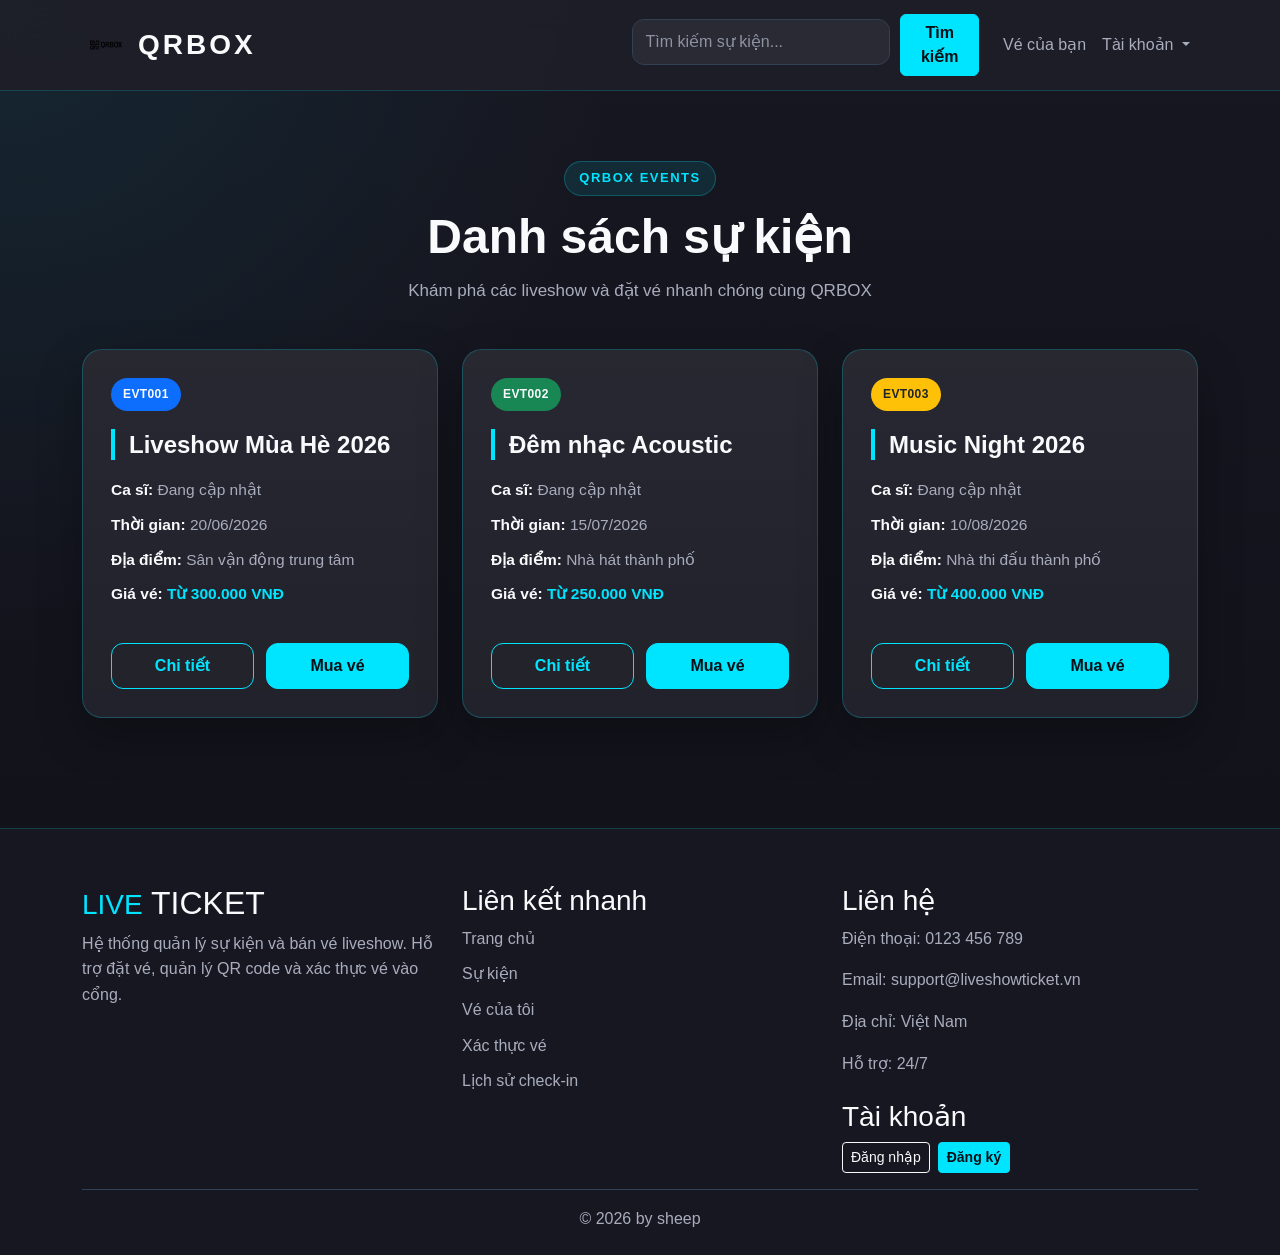
==== index.html @ f0dd5e1d "test" ====
<!DOCTYPE html>
<html lang="vi">
<head>
  <meta charset="UTF-8">
  <meta name="viewport" content="width=device-width, initial-scale=1.0">

  <title>Hệ thống quản lý sự kiện và bán vé Liveshow</title>

  <link rel="stylesheet" href="bootstrap.min.css">
  <link rel="stylesheet" href="style.css">
</head>

<body>

  <!-- HEADER / NAVBAR -->
  <header id="home" class="site-header">
    <nav class="navbar navbar-expand-lg navbar-dark site-navbar">
      <div class="container">

        <a class="navbar-brand d-flex align-items-center gap-2" href="index.html#home">
          <img src="image/logo_dark.png" alt="QRBOX Logo" width="48">
          <span class="brand-text">QRBOX</span>
        </a>

        <button
          class="navbar-toggler"
          type="button"
          data-bs-toggle="collapse"
          data-bs-target="#navbarMenu"
          aria-controls="navbarMenu"
          aria-expanded="false"
          aria-label="Mở menu"
        >
          <span class="navbar-toggler-icon"></span>
        </button>

        <div class="collapse navbar-collapse" id="navbarMenu">

          <form class="search-form d-flex ms-lg-auto my-3 my-lg-0 me-lg-3" role="search">
            <input
              class="form-control"
              type="search"
              placeholder="Tìm kiếm sự kiện..."
              aria-label="Tìm kiếm sự kiện"
            >

            <button class="btn btn-primary" type="submit">
              Tìm kiếm
            </button>
          </form>

          <ul class="navbar-nav mb-2 mb-lg-0 align-items-lg-center">

            <li class="nav-item">
              <a class="nav-link" href="my-tickets.html#ticket">
                Vé của bạn
              </a>
            </li>

            <li class="nav-item dropdown">
              <a
                class="nav-link dropdown-toggle"
                href="#"
                id="accountDropdown"
                role="button"
                data-bs-toggle="dropdown"
                aria-expanded="false"
              >
                Tài khoản
              </a>

              <ul class="dropdown-menu dropdown-menu-end custom-dropdown" aria-labelledby="accountDropdown">
                <li>
                  <a class="dropdown-item" href="login.html">
                    Đăng nhập
                  </a>
                </li>

                <li>
                  <a class="dropdown-item" href="register.html">
                    Đăng ký
                  </a>
                </li>

                <li>
                  <hr class="dropdown-divider">
                </li>

                <li>
                  <a class="dropdown-item" href="my-tickets.html#ticket">
                    Vé của bạn
                  </a>
                </li>

                <li>
                  <a class="dropdown-item text-danger" href="logout">
                    Đăng xuất
                  </a>
                </li>
              </ul>
            </li>

          </ul>
        </div>

      </div>
    </nav>
  </header>

  <!-- MAIN CONTENT -->
  <main class="site-main">

    <section id="events" class="container">

      <div class="section-heading text-center">
        <span class="section-badge">QRBOX EVENTS</span>
        <h1>Danh sách sự kiện</h1>
        <p>
          Khám phá các liveshow và đặt vé nhanh chóng cùng QRBOX
        </p>
      </div>

      <div class="row g-4">

        <!-- SỰ KIỆN 1 -->
        <div class="col-12 col-md-6 col-lg-4">
          <article class="event-card">
            <div class="event-card-body">

              <span class="event-badge bg-primary">
                EVT001
              </span>

              <h2>
                Liveshow Mùa Hè 2026
              </h2>

              <ul class="event-info">
                <li><strong>Ca sĩ:</strong> Đang cập nhật</li>
                <li><strong>Thời gian:</strong> 20/06/2026</li>
                <li><strong>Địa điểm:</strong> Sân vận động trung tâm</li>
                <li>
                  <strong>Giá vé:</strong>
                  <span>Từ 300.000 VNĐ</span>
                </li>
              </ul>

              <div class="event-actions">
                <a href="event-details.html?id=1" class="btn btn-outline-primary">
                  Chi tiết
                </a>

                <a href="payment-page.html?id=EVT001" class="btn btn-primary">
                  Mua vé
                </a>
              </div>

            </div>
          </article>
        </div>

        <!-- SỰ KIỆN 2 -->
        <div class="col-12 col-md-6 col-lg-4">
          <article class="event-card">
            <div class="event-card-body">

              <span class="event-badge bg-success">
                EVT002
              </span>

              <h2>
                Đêm nhạc Acoustic
              </h2>

              <ul class="event-info">
                <li><strong>Ca sĩ:</strong> Đang cập nhật</li>
                <li><strong>Thời gian:</strong> 15/07/2026</li>
                <li><strong>Địa điểm:</strong> Nhà hát thành phố</li>
                <li>
                  <strong>Giá vé:</strong>
                  <span>Từ 250.000 VNĐ</span>
                </li>
              </ul>

              <div class="event-actions">
                <a href="event-details.html?id=2" class="btn btn-outline-primary">
                  Chi tiết
                </a>

                <a href="payment-page.html?id=EVT002" class="btn btn-primary">
                  Mua vé
                </a>
              </div>

            </div>
          </article>
        </div>

        <!-- SỰ KIỆN 3 -->
        <div class="col-12 col-md-6 col-lg-4">
          <article class="event-card">
            <div class="event-card-body">

              <span class="event-badge bg-warning text-dark">
                EVT003
              </span>

              <h2>
                Music Night 2026
              </h2>

              <ul class="event-info">
                <li><strong>Ca sĩ:</strong> Đang cập nhật</li>
                <li><strong>Thời gian:</strong> 10/08/2026</li>
                <li><strong>Địa điểm:</strong> Nhà thi đấu thành phố</li>
                <li>
                  <strong>Giá vé:</strong>
                  <span>Từ 400.000 VNĐ</span>
                </li>
              </ul>

              <div class="event-actions">
                <a href="event-details.html?id=3" class="btn btn-outline-primary">
                  Chi tiết
                </a>

                <a href="payment-page.html?id=EVT003" class="btn btn-primary">
                  Mua vé
                </a>
              </div>

            </div>
          </article>
        </div>

      </div>
    </section>

  </main>

  <!-- FOOTER -->
  <footer id="vechungtoi" class="site-footer">
    <div class="container">

      <div class="row g-4">

        <div class="col-12 col-md-4">
          <h2>
            <small>LIVE</small> TICKET
          </h2>

          <p>
            Hệ thống quản lý sự kiện và bán vé liveshow.
            Hỗ trợ đặt vé, quản lý QR code và xác thực vé vào cổng.
          </p>
        </div>

        <div class="col-12 col-md-4">
          <h3>Liên kết nhanh</h3>

          <ul class="footer-links">
            <li><a href="index.html#home">Trang chủ</a></li>
            <li><a href="index.html#events">Sự kiện</a></li>
            <li><a href="my-tickets.html#ticket">Vé của tôi</a></li>
            <li><a href="my-tickets.html#checkin">Xác thực vé</a></li>
            <li><a href="my-tickets.html#checkin-history">Lịch sử check-in</a></li>
          </ul>
        </div>

        <div class="col-12 col-md-4">
          <h3>Liên hệ</h3>

          <p>Điện thoại: 0123 456 789</p>
          <p>Email: support@liveshowticket.vn</p>
          <p>Địa chỉ: Việt Nam</p>
          <p>Hỗ trợ: 24/7</p>

          <h3 class="mt-4">Tài khoản</h3>

          <div class="d-flex gap-2">
            <a href="login.html" class="btn btn-outline-light btn-sm">
              Đăng nhập
            </a>

            <a href="register.html" class="btn btn-primary btn-sm">
              Đăng ký
            </a>
          </div>
        </div>

      </div>

      <hr>

      <p class="copyright">
        &copy; 2026 by sheep
      </p>

    </div>
  </footer>

  <script src="bootstrap.bundle.min.js"></script>
  <script src="script.js"></script>

</body>
</html>
---- style.css ----
/* ==========================================================================
   1. GLOBAL SETTINGS
   ========================================================================== */

:root {
    --bg-main: #12121a;
    --bg-card: #1f1f29;
    --bg-input: #2a2a35;
    --primary: #00e5ff;
    --primary-hover: #00b8cc;
    --text-light: #f8fafc;
    --text-muted: #a8adbd;
    --border-color: #334155;
    --danger: #ef4444;
    --success: #10b981;
}

* {
    margin: 0;
    padding: 0;
    box-sizing: border-box;
}

body {
    background:
        radial-gradient(circle at top left, rgba(0, 229, 255, 0.08), transparent 35%),
        linear-gradient(180deg, #171721 0%, #101018 100%);
    color: var(--text-light);
    font-family: 'Segoe UI', Tahoma, Geneva, Verdana, sans-serif;
    line-height: 1.6;
}

a {
    color: var(--primary);
    text-decoration: none;
    transition: 0.25s ease;
}

a:hover {
    color: var(--primary-hover);
    text-decoration: none;
}

hr {
    border-color: var(--border-color);
    opacity: 1;
}

/* ==========================================================================
   2. HEADER / NAVBAR
   ========================================================================== */

.site-header {
    position: sticky;
    top: 0;
    z-index: 1000;
    background-color: rgba(31, 31, 41, 0.92);
    backdrop-filter: blur(14px);
    border-bottom: 1px solid rgba(0, 229, 255, 0.18);
}

.site-navbar {
    padding: 14px 0;
    background-color: transparent !important;
}

.navbar-brand {
    color: var(--text-light) !important;
    text-decoration: none;
}

.brand-text {
    color: var(--text-light) !important;
    font-size: 28px;
    font-weight: 800;
    letter-spacing: 3px;
}

.navbar .nav-link {
    color: var(--text-muted) !important;
    font-weight: 500;
}

.navbar .nav-link:hover,
.navbar .nav-link:focus {
    color: var(--primary) !important;
}

/* ==========================================================================
   3. SEARCH
   ========================================================================== */

.search-form {
    gap: 10px;
}

.search-form .form-control {
    min-width: 240px;
    height: 46px;
    background-color: var(--bg-input);
    border: 1px solid var(--border-color);
    color: var(--text-light);
    border-radius: 12px;
}

.search-form .form-control::placeholder {
    color: #8d93a3;
}

.search-form .form-control:focus {
    background-color: var(--bg-input);
    color: var(--text-light);
    border-color: var(--primary);
    box-shadow: 0 0 0 0.2rem rgba(0, 229, 255, 0.15);
}

.search-wrapper {
    position: relative;
}

.search-dropdown {
    position: absolute;
    top: calc(100% + 8px);
    left: 0;
    right: 0;
    z-index: 2000;
    padding: 8px;
    margin: 0;
    list-style: none;
    background-color: var(--bg-card);
    border: 1px solid var(--border-color);
    border-radius: 12px;
    box-shadow: 0 18px 35px rgba(0, 0, 0, 0.35);
}

.search-dropdown li a {
    display: block;
    padding: 10px 12px;
    color: var(--text-light);
    border-radius: 8px;
    text-decoration: none;
}

.search-dropdown li a:hover {
    color: #071016;
    background-color: var(--primary);
}

/* ==========================================================================
   4. BUTTONS
   ========================================================================== */

.btn-primary {
    background-color: var(--primary) !important;
    border-color: var(--primary) !important;
    color: #071016 !important;
    font-weight: 700;
}

.btn-primary:hover {
    background-color: var(--primary-hover) !important;
    border-color: var(--primary-hover) !important;
    color: #071016 !important;
}

.btn-outline-primary {
    color: var(--primary) !important;
    border-color: var(--primary) !important;
    font-weight: 700;
}

.btn-outline-primary:hover {
    background-color: var(--primary) !important;
    color: #071016 !important;
}

/* ==========================================================================
   5. DROPDOWN
   ========================================================================== */

.custom-dropdown {
    background-color: var(--bg-card);
    border: 1px solid var(--border-color);
    border-radius: 12px;
    padding: 8px;
    box-shadow: 0 20px 40px rgba(0, 0, 0, 0.35);
}

.custom-dropdown .dropdown-item {
    color: var(--text-light);
    border-radius: 8px;
}

.custom-dropdown .dropdown-item:hover {
    color: #071016;
    background-color: var(--primary);
}

.dropdown-divider {
    border-color: var(--border-color);
}

/* ==========================================================================
   6. MAIN / SECTION
   ========================================================================== */

.site-main {
    max-width: none;
    padding: 70px 0 40px;
}

.section-heading {
    margin-bottom: 44px;
}

.section-badge {
    display: inline-block;
    margin-bottom: 12px;
    padding: 6px 14px;
    color: var(--primary);
    background-color: rgba(0, 229, 255, 0.1);
    border: 1px solid rgba(0, 229, 255, 0.25);
    border-radius: 999px;
    font-size: 13px;
    font-weight: 700;
    letter-spacing: 1.5px;
}

.section-heading h1 {
    margin-bottom: 12px;
    color: var(--text-light);
    font-size: clamp(32px, 4vw, 48px);
    font-weight: 800;
}

.section-heading p {
    color: var(--text-muted);
    font-size: 17px;
}

/* ==========================================================================
   7. EVENT CARD INDEX
   ========================================================================== */

.event-card {
    height: 100%;
    margin: 0;
    padding: 0;
    background:
        linear-gradient(180deg, rgba(255,255,255,0.04), rgba(255,255,255,0.01)),
        var(--bg-card);
    border: 1px solid rgba(0, 229, 255, 0.22);
    border-radius: 20px;
    overflow: hidden;
    box-shadow: 0 18px 45px rgba(0, 0, 0, 0.28);
    transition: transform 0.25s ease, box-shadow 0.25s ease, border-color 0.25s ease;
}

.event-card:hover {
    transform: translateY(-8px);
    border-color: var(--primary);
    box-shadow: 0 24px 60px rgba(0, 229, 255, 0.12);
}

.event-card-body {
    height: 100%;
    padding: 28px;
    display: flex;
    flex-direction: column;
}

.event-badge {
    align-self: flex-start;
    margin-bottom: 18px;
    padding: 7px 12px;
    border-radius: 999px;
    font-size: 12px;
    font-weight: 800;
    letter-spacing: 0.4px;
}

.event-card h2 {
    margin-bottom: 18px;
    padding-left: 14px;
    color: var(--text-light);
    border-left: 4px solid var(--primary);
    font-size: 24px;
    font-weight: 800;
    line-height: 1.3;
}

.event-info {
    padding: 0;
    margin: 0 0 26px;
    list-style: none;
}

.event-info li {
    margin-bottom: 10px;
    color: var(--text-muted);
    font-size: 15.5px;
}

.event-info strong {
    color: var(--text-light);
}

.event-info span {
    color: var(--primary);
    font-weight: 800;
}

.event-actions {
    margin-top: auto;
    display: grid;
    grid-template-columns: 1fr 1fr;
    gap: 12px;
}

.event-actions .btn {
    width: 100%;
    min-height: 46px;
    display: inline-flex;
    align-items: center;
    justify-content: center;
    border-radius: 12px;
    text-decoration: none;
}

/* ==========================================================================
   8. EVENT DETAILS PAGE
   ========================================================================== */

.event-detail-card {
    background:
        linear-gradient(180deg, rgba(255,255,255,0.04), rgba(255,255,255,0.01)),
        var(--bg-card);
    border: 1px solid rgba(0, 229, 255, 0.22);
    border-radius: 22px;
    padding: 34px;
    box-shadow: 0 18px 45px rgba(0, 0, 0, 0.28);
}

.event-detail-header {
    margin-bottom: 30px;
}

.event-detail-header h1 {
    margin: 14px 0;
    color: var(--text-light);
    font-size: clamp(30px, 4vw, 48px);
    font-weight: 800;
}

.event-detail-header p {
    max-width: 850px;
    color: var(--text-muted);
    font-size: 17px;
}

.event-detail-grid {
    display: grid;
    grid-template-columns: 0.9fr 1.1fr;
    gap: 28px;
    margin-top: 28px;
}

.event-detail-info,
.event-detail-price {
    background-color: rgba(255, 255, 255, 0.035);
    border: 1px solid var(--border-color);
    border-radius: 18px;
    padding: 24px;
}

.event-detail-info h2,
.event-detail-price h2 {
    margin-bottom: 18px;
    padding-left: 12px;
    border-left: 4px solid var(--primary);
    color: var(--text-light);
    font-size: 24px;
}

.event-detail-list {
    padding: 0;
    margin: 0;
    list-style: none;
}

.event-detail-list li {
    margin-bottom: 13px;
    color: var(--text-muted);
}

.event-detail-list strong {
    color: var(--text-light);
}

.ticket-price-table {
    width: 100%;
    border-collapse: collapse;
    overflow: hidden;
    border-radius: 12px;
}

.ticket-price-table th,
.ticket-price-table td {
    padding: 14px 16px;
    border: 1px solid var(--border-color);
}

.ticket-price-table th {
    color: var(--primary);
    background-color: rgba(0, 229, 255, 0.08);
}

.ticket-price-table td {
    color: var(--text-muted);
}

.ticket-price-table td:nth-child(2) {
    color: var(--primary);
    font-weight: 800;
}

.event-detail-actions {
    display: flex;
    gap: 14px;
    flex-wrap: wrap;
    margin-top: 30px;
}

.event-detail-actions .btn {
    min-width: 190px;
    min-height: 46px;
    display: inline-flex;
    align-items: center;
    justify-content: center;
    border-radius: 12px;
}

/* ==========================================================================
   9. FORMS
   ========================================================================== */

#login,
#register,
#payment-page {
    max-width: 500px;
    margin: 40px auto;
    background-color: var(--bg-card);
    padding: 40px;
    border-radius: 12px;
    border: 1px solid var(--border-color);
}

form label {
    display: block;
    margin-bottom: 15px;
    color: var(--text-muted);
}

form input[type="text"],
form input[type="password"],
form input[type="email"],
form input[type="tel"],
form input[type="number"],
form input[type="search"],
form select {
    width: 100%;
    padding: 12px;
    margin-top: 5px;
    border-radius: 6px;
    border: 1px solid var(--border-color);
    background-color: var(--bg-input);
    color: white;
}

form input:focus,
form select:focus {
    outline: none;
    border-color: var(--primary);
}

.input-error {
    border-color: var(--danger) !important;
}

.error-message {
    display: block;
    margin-top: 6px;
    color: var(--danger);
    font-size: 14px;
}

/* ==========================================================================
   10. TABLE
   ========================================================================== */

table {
    width: 100%;
    border-collapse: collapse;
    background-color: var(--bg-card);
    border-radius: 8px;
    overflow: hidden;
    margin: 20px 0;
}

table,
th,
td {
    border: 1px solid var(--border-color);
}

th,
td {
    padding: 12px 15px;
    text-align: left;
}

th {
    background-color: #1e293b;
    color: var(--primary);
}

/* ==========================================================================
   11. PAYMENT / SEAT / QR
   ========================================================================== */

.seat {
    display: inline-flex;
    width: 42px;
    height: 42px;
    margin: 6px;
    align-items: center;
    justify-content: center;
    background-color: var(--bg-input);
    border: 1px solid var(--border-color);
    border-radius: 8px;
    color: var(--text-light);
    cursor: pointer;
    transition: 0.25s ease;
}

.seat:hover {
    border-color: var(--primary);
    color: var(--primary);
}

.seat.selected {
    background-color: var(--primary);
    color: #071016;
    border-color: var(--primary);
    font-weight: 800;
}

.qr-box,
#payment-container .qr-box {
    background-color: white;
    color: black;
    padding: 15px;
    border-radius: 8px;
    display: inline-block;
    font-family: monospace;
    font-weight: bold;
    line-height: 1.2;
    border: 3px solid var(--primary);
}

.flashing-red {
    animation: flashingRed 0.8s infinite;
}

@keyframes flashingRed {
    0% {
        color: var(--danger);
    }

    50% {
        color: white;
    }

    100% {
        color: var(--danger);
    }
}

/* ==========================================================================
   12. LOADING
   ========================================================================== */

.loading-spinner {
    margin: 30px auto;
    text-align: center;
    color: var(--primary);
    font-weight: 700;
}

/* ==========================================================================
   13. FOOTER
   ========================================================================== */

.site-footer {
    margin-top: 70px;
    padding: 55px 0 24px;
    background-color: #171721;
    border-top: 1px solid rgba(0, 229, 255, 0.18);
}

.site-footer h2,
.site-footer h3 {
    color: var(--text-light);
}

.site-footer h2 small {
    color: var(--primary);
}

.site-footer p {
    color: var(--text-muted);
}

.footer-links {
    padding: 0;
    margin: 0;
    list-style: none;
}

.footer-links li {
    margin-bottom: 10px;
}

.footer-links a {
    color: var(--text-muted);
    text-decoration: none;
}

.footer-links a:hover {
    color: var(--primary);
}

.site-footer hr {
    border-color: var(--border-color);
    opacity: 1;
}

.copyright {
    margin-bottom: 0;
    text-align: center;
    color: var(--text-muted);
}

/* ==========================================================================
   14. RESPONSIVE
   ========================================================================== */

@media (max-width: 991px) {
    .search-form {
        width: 100%;
    }

    .search-form .form-control {
        min-width: 0;
        width: 100%;
    }

    .brand-text {
        font-size: 24px;
    }
}

@media (max-width: 768px) {
    .event-detail-card {
        padding: 24px;
    }

    .event-detail-grid {
        grid-template-columns: 1fr;
    }

    .event-detail-actions .btn {
        width: 100%;
    }
}

@media (max-width: 575px) {
    .site-main {
        padding-top: 45px;
    }

    .event-card-body {
        padding: 22px;
    }

    .event-actions {
        grid-template-columns: 1fr;
    }

    .section-heading h1 {
        font-size: 32px;
    }
}
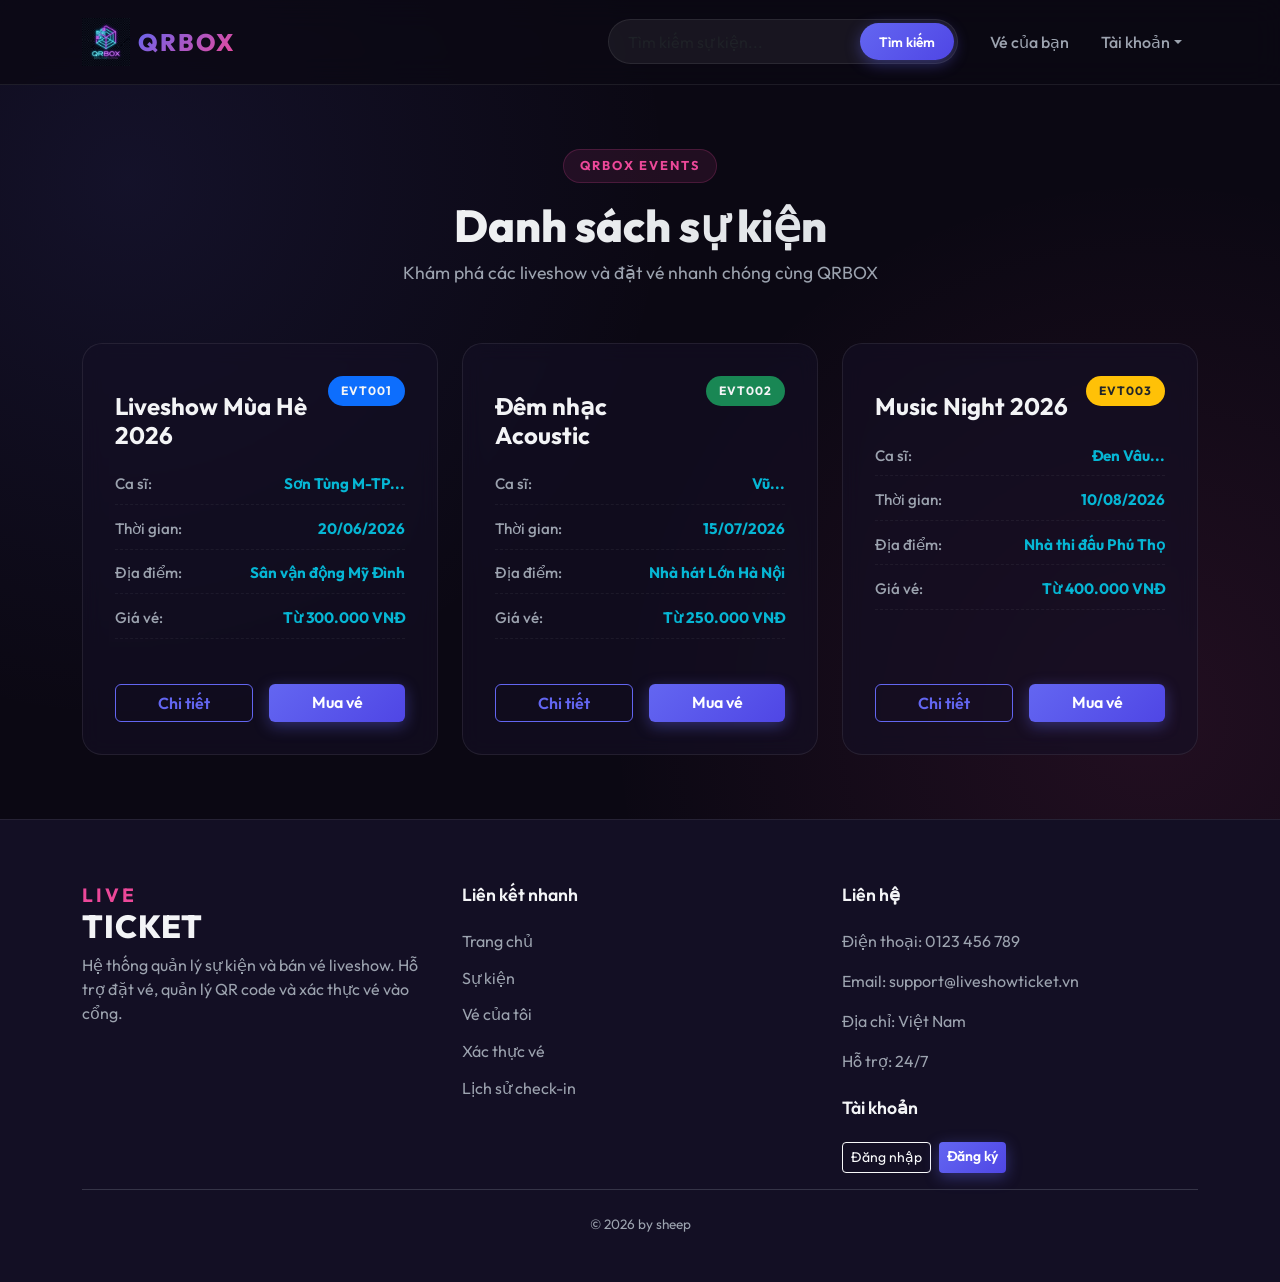
==== commit e30b3859: "box" ====
--- a/index.html
+++ b/index.html
@@ -262,8 +262,8 @@
             <li><a href="index.html#home">Trang chủ</a></li>
             <li><a href="index.html#events">Sự kiện</a></li>
             <li><a href="my-tickets.html#ticket">Vé của tôi</a></li>
-            <li><a href="my-tickets.html#checkin">Xác thực vé</a></li>
-            <li><a href="my-tickets.html#checkin-history">Lịch sử check-in</a></li>
+            <li><a href="admin-checkin.html#checkin">Xác thực vé</a></li>
+            <li><a href="admin-checkin.html#checkin-history">Lịch sử check-in</a></li>
           </ul>
         </div>
 
--- a/style.css
+++ b/style.css
@@ -1,703 +1,1150 @@
-/* ==========================================================================
-   1. GLOBAL SETTINGS
-   ========================================================================== */
-
-:root {
-    --bg-main: #12121a;
-    --bg-card: #1f1f29;
-    --bg-input: #2a2a35;
-    --primary: #00e5ff;
-    --primary-hover: #00b8cc;
-    --text-light: #f8fafc;
-    --text-muted: #a8adbd;
-    --border-color: #334155;
-    --danger: #ef4444;
-    --success: #10b981;
-}
-
-* {
-    margin: 0;
-    padding: 0;
-    box-sizing: border-box;
-}
-
-body {
-    background:
-        radial-gradient(circle at top left, rgba(0, 229, 255, 0.08), transparent 35%),
-        linear-gradient(180deg, #171721 0%, #101018 100%);
-    color: var(--text-light);
-    font-family: 'Segoe UI', Tahoma, Geneva, Verdana, sans-serif;
-    line-height: 1.6;
-}
-
-a {
-    color: var(--primary);
-    text-decoration: none;
-    transition: 0.25s ease;
-}
-
-a:hover {
-    color: var(--primary-hover);
-    text-decoration: none;
-}
-
-hr {
-    border-color: var(--border-color);
-    opacity: 1;
-}
-
-/* ==========================================================================
-   2. HEADER / NAVBAR
-   ========================================================================== */
-
-.site-header {
-    position: sticky;
-    top: 0;
-    z-index: 1000;
-    background-color: rgba(31, 31, 41, 0.92);
-    backdrop-filter: blur(14px);
-    border-bottom: 1px solid rgba(0, 229, 255, 0.18);
-}
-
-.site-navbar {
-    padding: 14px 0;
-    background-color: transparent !important;
-}
-
-.navbar-brand {
-    color: var(--text-light) !important;
-    text-decoration: none;
-}
-
-.brand-text {
-    color: var(--text-light) !important;
-    font-size: 28px;
-    font-weight: 800;
-    letter-spacing: 3px;
-}
-
-.navbar .nav-link {
-    color: var(--text-muted) !important;
-    font-weight: 500;
-}
-
-.navbar .nav-link:hover,
-.navbar .nav-link:focus {
-    color: var(--primary) !important;
-}
-
-/* ==========================================================================
-   3. SEARCH
-   ========================================================================== */
-
-.search-form {
-    gap: 10px;
-}
-
-.search-form .form-control {
-    min-width: 240px;
-    height: 46px;
-    background-color: var(--bg-input);
-    border: 1px solid var(--border-color);
-    color: var(--text-light);
-    border-radius: 12px;
-}
-
-.search-form .form-control::placeholder {
-    color: #8d93a3;
-}
-
-.search-form .form-control:focus {
-    background-color: var(--bg-input);
-    color: var(--text-light);
-    border-color: var(--primary);
-    box-shadow: 0 0 0 0.2rem rgba(0, 229, 255, 0.15);
-}
-
-.search-wrapper {
-    position: relative;
-}
-
-.search-dropdown {
-    position: absolute;
-    top: calc(100% + 8px);
-    left: 0;
-    right: 0;
-    z-index: 2000;
-    padding: 8px;
-    margin: 0;
-    list-style: none;
-    background-color: var(--bg-card);
-    border: 1px solid var(--border-color);
-    border-radius: 12px;
-    box-shadow: 0 18px 35px rgba(0, 0, 0, 0.35);
-}
-
-.search-dropdown li a {
-    display: block;
-    padding: 10px 12px;
-    color: var(--text-light);
-    border-radius: 8px;
-    text-decoration: none;
-}
-
-.search-dropdown li a:hover {
-    color: #071016;
-    background-color: var(--primary);
-}
-
-/* ==========================================================================
-   4. BUTTONS
-   ========================================================================== */
-
-.btn-primary {
-    background-color: var(--primary) !important;
-    border-color: var(--primary) !important;
-    color: #071016 !important;
-    font-weight: 700;
-}
-
-.btn-primary:hover {
-    background-color: var(--primary-hover) !important;
-    border-color: var(--primary-hover) !important;
-    color: #071016 !important;
-}
-
-.btn-outline-primary {
-    color: var(--primary) !important;
-    border-color: var(--primary) !important;
-    font-weight: 700;
-}
-
-.btn-outline-primary:hover {
-    background-color: var(--primary) !important;
-    color: #071016 !important;
-}
-
-/* ==========================================================================
-   5. DROPDOWN
-   ========================================================================== */
-
-.custom-dropdown {
-    background-color: var(--bg-card);
-    border: 1px solid var(--border-color);
-    border-radius: 12px;
-    padding: 8px;
-    box-shadow: 0 20px 40px rgba(0, 0, 0, 0.35);
-}
-
-.custom-dropdown .dropdown-item {
-    color: var(--text-light);
-    border-radius: 8px;
-}
-
-.custom-dropdown .dropdown-item:hover {
-    color: #071016;
-    background-color: var(--primary);
-}
-
-.dropdown-divider {
-    border-color: var(--border-color);
-}
-
-/* ==========================================================================
-   6. MAIN / SECTION
-   ========================================================================== */
-
-.site-main {
-    max-width: none;
-    padding: 70px 0 40px;
-}
-
-.section-heading {
-    margin-bottom: 44px;
-}
-
-.section-badge {
-    display: inline-block;
-    margin-bottom: 12px;
-    padding: 6px 14px;
-    color: var(--primary);
-    background-color: rgba(0, 229, 255, 0.1);
-    border: 1px solid rgba(0, 229, 255, 0.25);
-    border-radius: 999px;
-    font-size: 13px;
-    font-weight: 700;
-    letter-spacing: 1.5px;
-}
-
-.section-heading h1 {
-    margin-bottom: 12px;
-    color: var(--text-light);
-    font-size: clamp(32px, 4vw, 48px);
-    font-weight: 800;
-}
-
-.section-heading p {
-    color: var(--text-muted);
-    font-size: 17px;
-}
-
-/* ==========================================================================
-   7. EVENT CARD INDEX
-   ========================================================================== */
-
-.event-card {
-    height: 100%;
-    margin: 0;
-    padding: 0;
-    background:
-        linear-gradient(180deg, rgba(255,255,255,0.04), rgba(255,255,255,0.01)),
-        var(--bg-card);
-    border: 1px solid rgba(0, 229, 255, 0.22);
-    border-radius: 20px;
-    overflow: hidden;
-    box-shadow: 0 18px 45px rgba(0, 0, 0, 0.28);
-    transition: transform 0.25s ease, box-shadow 0.25s ease, border-color 0.25s ease;
-}
-
-.event-card:hover {
-    transform: translateY(-8px);
-    border-color: var(--primary);
-    box-shadow: 0 24px 60px rgba(0, 229, 255, 0.12);
-}
-
-.event-card-body {
-    height: 100%;
-    padding: 28px;
-    display: flex;
-    flex-direction: column;
-}
-
-.event-badge {
-    align-self: flex-start;
-    margin-bottom: 18px;
-    padding: 7px 12px;
-    border-radius: 999px;
-    font-size: 12px;
-    font-weight: 800;
-    letter-spacing: 0.4px;
-}
-
-.event-card h2 {
-    margin-bottom: 18px;
-    padding-left: 14px;
-    color: var(--text-light);
-    border-left: 4px solid var(--primary);
-    font-size: 24px;
-    font-weight: 800;
-    line-height: 1.3;
-}
-
-.event-info {
-    padding: 0;
-    margin: 0 0 26px;
-    list-style: none;
-}
-
-.event-info li {
-    margin-bottom: 10px;
-    color: var(--text-muted);
-    font-size: 15.5px;
-}
-
-.event-info strong {
-    color: var(--text-light);
-}
-
-.event-info span {
-    color: var(--primary);
-    font-weight: 800;
-}
-
-.event-actions {
-    margin-top: auto;
-    display: grid;
-    grid-template-columns: 1fr 1fr;
-    gap: 12px;
-}
-
-.event-actions .btn {
-    width: 100%;
-    min-height: 46px;
-    display: inline-flex;
-    align-items: center;
-    justify-content: center;
-    border-radius: 12px;
-    text-decoration: none;
-}
-
-/* ==========================================================================
-   8. EVENT DETAILS PAGE
-   ========================================================================== */
-
-.event-detail-card {
-    background:
-        linear-gradient(180deg, rgba(255,255,255,0.04), rgba(255,255,255,0.01)),
-        var(--bg-card);
-    border: 1px solid rgba(0, 229, 255, 0.22);
-    border-radius: 22px;
-    padding: 34px;
-    box-shadow: 0 18px 45px rgba(0, 0, 0, 0.28);
-}
-
-.event-detail-header {
-    margin-bottom: 30px;
-}
-
-.event-detail-header h1 {
-    margin: 14px 0;
-    color: var(--text-light);
-    font-size: clamp(30px, 4vw, 48px);
-    font-weight: 800;
-}
-
-.event-detail-header p {
-    max-width: 850px;
-    color: var(--text-muted);
-    font-size: 17px;
-}
-
-.event-detail-grid {
-    display: grid;
-    grid-template-columns: 0.9fr 1.1fr;
-    gap: 28px;
-    margin-top: 28px;
-}
-
-.event-detail-info,
-.event-detail-price {
-    background-color: rgba(255, 255, 255, 0.035);
-    border: 1px solid var(--border-color);
-    border-radius: 18px;
-    padding: 24px;
-}
-
-.event-detail-info h2,
-.event-detail-price h2 {
-    margin-bottom: 18px;
-    padding-left: 12px;
-    border-left: 4px solid var(--primary);
-    color: var(--text-light);
-    font-size: 24px;
-}
-
-.event-detail-list {
-    padding: 0;
-    margin: 0;
-    list-style: none;
-}
-
-.event-detail-list li {
-    margin-bottom: 13px;
-    color: var(--text-muted);
-}
-
-.event-detail-list strong {
-    color: var(--text-light);
-}
-
-.ticket-price-table {
-    width: 100%;
-    border-collapse: collapse;
-    overflow: hidden;
-    border-radius: 12px;
-}
-
-.ticket-price-table th,
-.ticket-price-table td {
-    padding: 14px 16px;
-    border: 1px solid var(--border-color);
-}
-
-.ticket-price-table th {
-    color: var(--primary);
-    background-color: rgba(0, 229, 255, 0.08);
-}
-
-.ticket-price-table td {
-    color: var(--text-muted);
-}
-
-.ticket-price-table td:nth-child(2) {
-    color: var(--primary);
-    font-weight: 800;
-}
-
-.event-detail-actions {
-    display: flex;
-    gap: 14px;
-    flex-wrap: wrap;
-    margin-top: 30px;
-}
-
-.event-detail-actions .btn {
-    min-width: 190px;
-    min-height: 46px;
-    display: inline-flex;
-    align-items: center;
-    justify-content: center;
-    border-radius: 12px;
-}
-
-/* ==========================================================================
-   9. FORMS
-   ========================================================================== */
-
-#login,
-#register,
-#payment-page {
-    max-width: 500px;
-    margin: 40px auto;
-    background-color: var(--bg-card);
-    padding: 40px;
-    border-radius: 12px;
-    border: 1px solid var(--border-color);
-}
-
-form label {
-    display: block;
-    margin-bottom: 15px;
-    color: var(--text-muted);
-}
-
-form input[type="text"],
-form input[type="password"],
-form input[type="email"],
-form input[type="tel"],
-form input[type="number"],
-form input[type="search"],
-form select {
-    width: 100%;
-    padding: 12px;
-    margin-top: 5px;
-    border-radius: 6px;
-    border: 1px solid var(--border-color);
-    background-color: var(--bg-input);
-    color: white;
-}
-
-form input:focus,
-form select:focus {
-    outline: none;
-    border-color: var(--primary);
-}
-
-.input-error {
-    border-color: var(--danger) !important;
-}
-
-.error-message {
-    display: block;
-    margin-top: 6px;
-    color: var(--danger);
-    font-size: 14px;
-}
-
-/* ==========================================================================
-   10. TABLE
-   ========================================================================== */
-
-table {
-    width: 100%;
-    border-collapse: collapse;
-    background-color: var(--bg-card);
-    border-radius: 8px;
-    overflow: hidden;
-    margin: 20px 0;
-}
-
-table,
-th,
-td {
-    border: 1px solid var(--border-color);
-}
-
-th,
-td {
-    padding: 12px 15px;
-    text-align: left;
-}
-
-th {
-    background-color: #1e293b;
-    color: var(--primary);
-}
-
-/* ==========================================================================
-   11. PAYMENT / SEAT / QR
-   ========================================================================== */
-
-.seat {
-    display: inline-flex;
-    width: 42px;
-    height: 42px;
-    margin: 6px;
-    align-items: center;
-    justify-content: center;
-    background-color: var(--bg-input);
-    border: 1px solid var(--border-color);
-    border-radius: 8px;
-    color: var(--text-light);
-    cursor: pointer;
-    transition: 0.25s ease;
-}
-
-.seat:hover {
-    border-color: var(--primary);
-    color: var(--primary);
-}
-
-.seat.selected {
-    background-color: var(--primary);
-    color: #071016;
-    border-color: var(--primary);
-    font-weight: 800;
-}
-
-.qr-box,
-#payment-container .qr-box {
-    background-color: white;
-    color: black;
-    padding: 15px;
-    border-radius: 8px;
-    display: inline-block;
-    font-family: monospace;
-    font-weight: bold;
-    line-height: 1.2;
-    border: 3px solid var(--primary);
-}
-
-.flashing-red {
-    animation: flashingRed 0.8s infinite;
-}
-
-@keyframes flashingRed {
-    0% {
-        color: var(--danger);
-    }
-
-    50% {
-        color: white;
-    }
-
-    100% {
-        color: var(--danger);
-    }
-}
-
-/* ==========================================================================
-   12. LOADING
-   ========================================================================== */
-
-.loading-spinner {
-    margin: 30px auto;
-    text-align: center;
-    color: var(--primary);
-    font-weight: 700;
-}
-
-/* ==========================================================================
-   13. FOOTER
-   ========================================================================== */
-
-.site-footer {
-    margin-top: 70px;
-    padding: 55px 0 24px;
-    background-color: #171721;
-    border-top: 1px solid rgba(0, 229, 255, 0.18);
-}
-
-.site-footer h2,
-.site-footer h3 {
-    color: var(--text-light);
-}
-
-.site-footer h2 small {
-    color: var(--primary);
-}
-
-.site-footer p {
-    color: var(--text-muted);
-}
-
-.footer-links {
-    padding: 0;
-    margin: 0;
-    list-style: none;
-}
-
-.footer-links li {
-    margin-bottom: 10px;
-}
-
-.footer-links a {
-    color: var(--text-muted);
-    text-decoration: none;
-}
-
-.footer-links a:hover {
-    color: var(--primary);
-}
-
-.site-footer hr {
-    border-color: var(--border-color);
-    opacity: 1;
-}
-
-.copyright {
-    margin-bottom: 0;
-    text-align: center;
-    color: var(--text-muted);
-}
-
-/* ==========================================================================
-   14. RESPONSIVE
-   ========================================================================== */
-
-@media (max-width: 991px) {
-    .search-form {
-        width: 100%;
-    }
-
-    .search-form .form-control {
-        min-width: 0;
-        width: 100%;
-    }
-
-    .brand-text {
-        font-size: 24px;
-    }
-}
-
-@media (max-width: 768px) {
-    .event-detail-card {
-        padding: 24px;
-    }
-
-    .event-detail-grid {
-        grid-template-columns: 1fr;
-    }
-
-    .event-detail-actions .btn {
-        width: 100%;
-    }
-}
-
-@media (max-width: 575px) {
-    .site-main {
-        padding-top: 45px;
-    }
-
-    .event-card-body {
-        padding: 22px;
-    }
-
-    .event-actions {
-        grid-template-columns: 1fr;
-    }
-
-    .section-heading h1 {
-        font-size: 32px;
-    }
-}+/* IMPORT GOOGLE FONTS */
+@import url('https://fonts.googleapis.com/css2?family=Outfit:wght@300;400;500;600;700;800&display=swap');
+
+:root {
+  --bg-primary: #0b0813;
+  --bg-secondary: #130f24;
+  --bg-tertiary: #1b1633;
+  --glass-bg: rgba(20, 15, 38, 0.6);
+  --glass-border: rgba(255, 255, 255, 0.08);
+  
+  --primary-color: #6366f1; /* Indigo */
+  --primary-glow: rgba(99, 102, 241, 0.4);
+  --secondary-color: #ec4899; /* Pink */
+  --secondary-glow: rgba(236, 72, 153, 0.4);
+  --accent-color: #06b6d4; /* Cyan */
+  --accent-glow: rgba(6, 182, 212, 0.4);
+  
+  --text-main: #f3f4f6;
+  --text-muted: #9ca3af;
+  --text-dark: #1f2937;
+  
+  --success-color: #10b981;
+  --warning-color: #f59e0b;
+  --danger-color: #ef4444;
+}
+
+.text-muted {
+  color: var(--text-muted) !important;
+}
+
+/* GENERAL STYLES */
+body {
+  background-color: var(--bg-primary);
+  background-image: 
+    radial-gradient(circle at 10% 20%, rgba(99, 102, 241, 0.1) 0%, transparent 40%),
+    radial-gradient(circle at 90% 80%, rgba(236, 72, 153, 0.1) 0%, transparent 40%);
+  background-attachment: fixed;
+  color: var(--text-main);
+  font-family: 'Outfit', -apple-system, BlinkMacSystemFont, "Segoe UI", Roboto, sans-serif;
+  min-height: 100vh;
+  display: flex;
+  flex-direction: column;
+}
+
+main.site-main {
+  flex: 1 0 auto;
+  padding: 4rem 0;
+}
+
+a {
+  color: var(--primary-color);
+  text-decoration: none;
+  transition: all 0.2s ease;
+}
+a:hover {
+  color: var(--secondary-color);
+}
+
+/* NAVBAR Styles */
+.site-navbar {
+  background: rgba(11, 8, 19, 0.75) !important;
+  backdrop-filter: blur(15px);
+  -webkit-backdrop-filter: blur(15px);
+  border-bottom: 1px solid var(--glass-border);
+  padding: 0.8rem 0;
+  transition: all 0.3s ease;
+}
+
+.brand-text {
+  font-weight: 800;
+  letter-spacing: 2px;
+  background: linear-gradient(135deg, var(--primary-color), var(--secondary-color));
+  -webkit-background-clip: text;
+  -webkit-text-fill-color: transparent;
+  font-size: 1.5rem;
+}
+
+.nav-link {
+  font-weight: 500;
+  color: var(--text-muted) !important;
+  padding: 0.5rem 1rem !important;
+  border-radius: 8px;
+  transition: all 0.3s ease;
+}
+.nav-link:hover, .nav-link.active {
+  color: var(--text-main) !important;
+  background: rgba(255, 255, 255, 0.05);
+}
+
+.search-form {
+  position: relative;
+}
+.search-form .form-control {
+  background: rgba(255, 255, 255, 0.06);
+  border: 1px solid var(--glass-border);
+  color: var(--text-main);
+  border-radius: 30px;
+  padding: 0.6rem 1.2rem;
+  padding-right: 100px;
+  transition: all 0.3s ease;
+}
+.search-form .form-control:focus {
+  background: rgba(255, 255, 255, 0.1);
+  border-color: var(--primary-color);
+  box-shadow: 0 0 15px var(--primary-glow);
+  color: var(--text-main);
+}
+.search-form .btn {
+  position: absolute;
+  right: 4px;
+  top: 4px;
+  bottom: 4px;
+  border-radius: 25px;
+  padding: 0 1.2rem;
+  font-size: 0.85rem;
+  font-weight: 600;
+}
+
+.custom-dropdown {
+  background: var(--bg-secondary) !important;
+  border: 1px solid var(--glass-border) !important;
+  border-radius: 12px !important;
+  box-shadow: 0 10px 30px rgba(0, 0, 0, 0.5) !important;
+  overflow: hidden;
+  padding: 0.5rem 0;
+}
+.custom-dropdown .dropdown-item {
+  color: var(--text-muted) !important;
+  padding: 0.6rem 1.5rem;
+  font-weight: 500;
+  transition: all 0.2s ease;
+}
+.custom-dropdown .dropdown-item:hover, .custom-dropdown .dropdown-item.active {
+  background: rgba(99, 102, 241, 0.15) !important;
+  color: var(--text-main) !important;
+}
+.custom-dropdown .dropdown-divider {
+  border-color: var(--glass-border) !important;
+}
+
+/* FOOTER Styles */
+.site-footer {
+  background-color: var(--bg-secondary);
+  border-top: 1px solid var(--glass-border);
+  padding: 4rem 0 2rem 0;
+  color: var(--text-muted);
+}
+.site-footer h2 {
+  font-weight: 800;
+  color: var(--text-main);
+  letter-spacing: 1px;
+}
+.site-footer h2 small {
+  font-size: 0.6em;
+  color: var(--secondary-color);
+  display: block;
+  font-weight: 700;
+  letter-spacing: 3px;
+}
+.site-footer h3 {
+  font-size: 1.1rem;
+  font-weight: 600;
+  color: var(--text-main);
+  margin-bottom: 1.5rem;
+}
+.footer-links {
+  list-style: none;
+  padding: 0;
+}
+.footer-links li {
+  margin-bottom: 0.8rem;
+}
+.footer-links a {
+  color: var(--text-muted);
+  transition: all 0.2s ease;
+}
+.footer-links a:hover {
+  color: var(--primary-color);
+  padding-left: 5px;
+}
+.copyright {
+  text-align: center;
+  font-size: 0.85rem;
+  margin-top: 1.5rem;
+  color: var(--text-muted);
+}
+
+/* BUTTONS */
+.btn-primary {
+  background: linear-gradient(135deg, var(--primary-color), #4f46e5);
+  border: none;
+  font-weight: 600;
+  box-shadow: 0 4px 15px var(--primary-glow);
+  transition: all 0.3s ease;
+}
+.btn-primary:hover, .btn-primary:focus {
+  background: linear-gradient(135deg, #4f46e5, #4338ca);
+  transform: translateY(-2px);
+  box-shadow: 0 6px 20px rgba(99, 102, 241, 0.6);
+}
+.btn-primary:active {
+  transform: translateY(1px);
+}
+
+.btn-outline-primary {
+  border: 1px solid var(--primary-color);
+  color: var(--primary-color);
+  background: transparent;
+  font-weight: 600;
+  transition: all 0.3s ease;
+}
+.btn-outline-primary:hover, .btn-outline-primary:focus {
+  background: var(--primary-color);
+  color: #fff;
+  box-shadow: 0 4px 15px var(--primary-glow);
+  transform: translateY(-2px);
+}
+
+/* BADGES & SECTIONS */
+.section-heading {
+  margin-bottom: 3.5rem;
+}
+.section-badge {
+  background: rgba(236, 72, 153, 0.1);
+  color: var(--secondary-color);
+  padding: 0.4rem 1rem;
+  border-radius: 20px;
+  font-size: 0.8rem;
+  font-weight: 700;
+  letter-spacing: 2px;
+  border: 1px solid rgba(236, 72, 153, 0.2);
+  display: inline-block;
+  margin-bottom: 1rem;
+}
+.section-heading h1 {
+  font-size: 2.8rem;
+  font-weight: 800;
+  background: linear-gradient(to right, #ffffff, #d1d5db);
+  -webkit-background-clip: text;
+  -webkit-text-fill-color: transparent;
+}
+.section-heading p {
+  color: var(--text-muted);
+  font-size: 1.1rem;
+  max-width: 600px;
+  margin: 0 auto;
+}
+
+/* EVENT CARDS */
+.event-card {
+  background: var(--glass-bg);
+  backdrop-filter: blur(10px);
+  -webkit-backdrop-filter: blur(10px);
+  border: 1px solid var(--glass-border);
+  border-radius: 20px;
+  overflow: hidden;
+  transition: all 0.4s cubic-bezier(0.165, 0.84, 0.44, 1);
+  height: 100%;
+}
+.event-card:hover {
+  transform: translateY(-8px);
+  border-color: rgba(99, 102, 241, 0.3);
+  box-shadow: 0 15px 35px rgba(99, 102, 241, 0.15), 0 0 1px rgba(99, 102, 241, 0.5);
+}
+.event-card-body {
+  padding: 2rem;
+  position: relative;
+  display: flex;
+  flex-direction: column;
+  height: 100%;
+}
+.event-badge {
+  position: absolute;
+  top: 2rem;
+  right: 2rem;
+  font-weight: 700;
+  font-size: 0.75rem;
+  padding: 0.4rem 0.8rem;
+  border-radius: 30px;
+  letter-spacing: 1px;
+}
+.event-card h2 {
+  font-size: 1.5rem;
+  font-weight: 700;
+  margin-top: 1rem;
+  margin-bottom: 1.5rem;
+  color: var(--text-main);
+  padding-right: 5rem; /* Avoid badge overlap */
+}
+.event-info {
+  list-style: none;
+  padding: 0;
+  margin-bottom: 2rem;
+  flex-grow: 1;
+}
+.event-info li {
+  margin-bottom: 0.8rem;
+  font-size: 0.95rem;
+  display: flex;
+  justify-content: space-between;
+  border-bottom: 1px dashed rgba(255, 255, 255, 0.05);
+  padding-bottom: 0.5rem;
+}
+.event-info li strong {
+  color: var(--text-muted);
+  font-weight: 500;
+}
+.event-info li span {
+  color: var(--accent-color);
+  font-weight: 700;
+}
+.event-actions {
+  display: flex;
+  gap: 1rem;
+}
+.event-actions .btn {
+  flex: 1;
+}
+
+/* EVENT DETAILS PAGE */
+.event-detail-hero {
+  position: relative;
+  border-radius: 24px;
+  overflow: hidden;
+  margin-bottom: 3rem;
+  border: 1px solid var(--glass-border);
+  box-shadow: 0 20px 40px rgba(0, 0, 0, 0.4);
+}
+.event-detail-banner {
+  height: 380px;
+  width: 100%;
+  object-fit: cover;
+  filter: brightness(0.4) contrast(1.1);
+}
+.event-detail-overlay {
+  position: absolute;
+  bottom: 0;
+  left: 0;
+  right: 0;
+  padding: 3rem;
+  background: linear-gradient(to top, rgba(11, 8, 19, 0.95) 20%, transparent);
+}
+.event-detail-header h1 {
+  font-size: 3rem;
+  font-weight: 800;
+  margin-bottom: 1rem;
+  text-shadow: 0 2px 10px rgba(0, 0, 0, 0.5);
+}
+.event-detail-meta {
+  display: flex;
+  flex-wrap: wrap;
+  gap: 1.5rem;
+  margin-bottom: 1rem;
+}
+.meta-item {
+  display: flex;
+  align-items: center;
+  gap: 0.5rem;
+  background: rgba(255, 255, 255, 0.08);
+  padding: 0.4rem 1rem;
+  border-radius: 30px;
+  font-size: 0.9rem;
+  border: 1px solid rgba(255, 255, 255, 0.05);
+}
+.event-detail-grid {
+  display: flex;
+  flex-direction: column;
+  gap: 2.5rem;
+}
+.detail-card {
+  background: var(--glass-bg);
+  backdrop-filter: blur(10px);
+  -webkit-backdrop-filter: blur(10px);
+  border: 1px solid var(--glass-border);
+  border-radius: 20px;
+  padding: 2.5rem;
+}
+.detail-card h3 {
+  font-size: 1.5rem;
+  font-weight: 700;
+  margin-bottom: 1.5rem;
+  border-bottom: 2px solid var(--primary-color);
+  padding-bottom: 0.5rem;
+  display: inline-block;
+}
+.ticket-options-container {
+  display: grid;
+  grid-template-columns: repeat(auto-fit, minmax(280px, 1fr));
+  gap: 1.5rem;
+  margin-top: 1rem;
+}
+.ticket-option-card {
+  background: rgba(255, 255, 255, 0.02);
+  border: 1px solid rgba(255, 255, 255, 0.06);
+  border-radius: 16px;
+  padding: 1.8rem;
+  text-align: center;
+  transition: all 0.3s ease;
+  position: relative;
+  overflow: hidden;
+}
+.ticket-option-card:hover {
+  background: rgba(255, 255, 255, 0.04);
+  border-color: var(--primary-color);
+  transform: translateY(-5px);
+}
+.ticket-option-card.vip {
+  border-color: rgba(99, 102, 241, 0.3);
+}
+.ticket-option-card.vvip {
+  border-color: rgba(236, 72, 153, 0.4);
+}
+.ticket-option-card.vvip::before {
+  content: 'BEST VALUE';
+  position: absolute;
+  top: 15px;
+  right: -30px;
+  background: var(--secondary-color);
+  color: white;
+  font-size: 0.65rem;
+  font-weight: 700;
+  padding: 0.2rem 2.5rem;
+  transform: rotate(45deg);
+}
+.ticket-option-title {
+  font-size: 1.3rem;
+  font-weight: 700;
+  margin-bottom: 0.5rem;
+}
+.ticket-option-price {
+  font-size: 1.8rem;
+  font-weight: 800;
+  color: var(--accent-color);
+  margin-bottom: 1rem;
+}
+.ticket-option-desc {
+  color: var(--text-muted);
+  font-size: 0.85rem;
+  margin-bottom: 1.5rem;
+}
+.ticket-option-avail {
+  font-size: 0.9rem;
+  font-weight: 600;
+  margin-bottom: 1rem;
+}
+
+/* PAYMENT PAGE */
+.payment-grid {
+  display: grid;
+  grid-template-columns: 2fr 1fr;
+  gap: 2rem;
+  align-items: start;
+}
+@media (max-width: 991.98px) {
+  .payment-grid {
+    grid-template-columns: 1fr;
+  }
+}
+.payment-form-card {
+  background: var(--glass-bg);
+  backdrop-filter: blur(10px);
+  -webkit-backdrop-filter: blur(10px);
+  border: 1px solid var(--glass-border);
+  border-radius: 20px;
+  padding: 2.5rem;
+}
+.payment-summary-card {
+  background: rgba(20, 15, 38, 0.8);
+  backdrop-filter: blur(10px);
+  -webkit-backdrop-filter: blur(10px);
+  border: 1px solid var(--primary-color);
+  border-radius: 20px;
+  padding: 2rem;
+  position: sticky;
+  top: 100px;
+}
+.payment-summary-card h3 {
+  font-size: 1.3rem;
+  font-weight: 700;
+  margin-bottom: 1.5rem;
+  border-bottom: 1px solid rgba(255, 255, 255, 0.1);
+  padding-bottom: 0.8rem;
+}
+.summary-row {
+  display: flex;
+  justify-content: space-between;
+  margin-bottom: 1rem;
+  font-size: 0.95rem;
+}
+.summary-row.total {
+  font-size: 1.25rem;
+  font-weight: 800;
+  border-top: 1px solid rgba(255, 255, 255, 0.1);
+  padding-top: 1rem;
+  margin-top: 1rem;
+  color: var(--secondary-color);
+}
+.form-section-title {
+  font-size: 1.2rem;
+  font-weight: 600;
+  margin-bottom: 1.5rem;
+  color: var(--text-main);
+  display: flex;
+  align-items: center;
+  gap: 0.5rem;
+}
+.form-section-title span {
+  display: flex;
+  align-items: center;
+  justify-content: center;
+  width: 28px;
+  height: 28px;
+  background: var(--primary-color);
+  border-radius: 50%;
+  font-size: 0.85rem;
+  font-weight: 700;
+}
+.form-group-row {
+  display: grid;
+  grid-template-columns: 1fr 1fr;
+  gap: 1rem;
+}
+@media (max-width: 575.98px) {
+  .form-group-row {
+    grid-template-columns: 1fr;
+  }
+}
+.payment-methods {
+  display: flex;
+  flex-direction: column;
+  gap: 0.8rem;
+  margin-bottom: 1.5rem;
+}
+.method-label {
+  display: flex;
+  align-items: center;
+  gap: 1rem;
+  background: rgba(255, 255, 255, 0.03);
+  border: 1px solid rgba(255, 255, 255, 0.08);
+  border-radius: 12px;
+  padding: 1rem;
+  cursor: pointer;
+  transition: all 0.2s ease;
+}
+.method-label:hover {
+  background: rgba(255, 255, 255, 0.06);
+  border-color: var(--primary-color);
+}
+.method-label input {
+  width: 18px;
+  height: 18px;
+  accent-color: var(--primary-color);
+}
+.method-details {
+  font-size: 0.85rem;
+  color: var(--text-muted);
+}
+.qr-payment-box {
+  display: flex;
+  flex-direction: column;
+  align-items: center;
+  background: #fff;
+  border-radius: 16px;
+  padding: 1.5rem;
+  margin: 1rem 0;
+  width: 100%;
+  max-width: 260px;
+  margin-left: auto;
+  margin-right: auto;
+}
+.qr-payment-box img {
+  width: 180px;
+  height: 180px;
+  object-fit: contain;
+}
+.qr-payment-box p {
+  color: var(--text-dark);
+  font-weight: 700;
+  margin-top: 0.8rem;
+  margin-bottom: 0;
+  font-size: 0.85rem;
+  text-align: center;
+}
+
+/* INPUT CONTROLS */
+label {
+  display: block;
+  margin-bottom: 1.2rem;
+  width: 100%;
+}
+label > span:first-child, label strong {
+  display: block;
+  margin-bottom: 0.5rem;
+  font-weight: 500;
+  font-size: 0.9rem;
+  color: var(--text-muted);
+}
+input[type="text"], input[type="email"], input[type="tel"], input[type="password"], select {
+  width: 100%;
+  background: rgba(255, 255, 255, 0.04);
+  border: 1px solid rgba(255, 255, 255, 0.1);
+  color: var(--text-main);
+  padding: 0.75rem 1rem;
+  border-radius: 10px;
+  transition: all 0.3s ease;
+  font-family: inherit;
+}
+input:focus, select:focus {
+  outline: none;
+  background: rgba(255, 255, 255, 0.08);
+  border-color: var(--primary-color);
+  box-shadow: 0 0 10px var(--primary-glow);
+}
+input::placeholder {
+  color: rgba(255, 255, 255, 0.25);
+}
+select option {
+  background-color: var(--bg-secondary);
+  color: var(--text-main);
+}
+input[type="number"] {
+  width: 100px;
+  background: rgba(255, 255, 255, 0.04);
+  border: 1px solid rgba(255, 255, 255, 0.1);
+  color: var(--text-main);
+  padding: 0.5rem;
+  border-radius: 8px;
+  text-align: center;
+  font-weight: 600;
+}
+input[type="number"]:focus {
+  outline: none;
+  border-color: var(--primary-color);
+}
+
+/* AUTH CARDS (Login, Register) */
+.auth-card {
+  max-width: 480px;
+  margin: 0 auto;
+  background: var(--glass-bg);
+  backdrop-filter: blur(15px);
+  -webkit-backdrop-filter: blur(15px);
+  border: 1px solid var(--glass-border);
+  border-radius: 24px;
+  padding: 3rem 2.5rem;
+  box-shadow: 0 20px 50px rgba(0, 0, 0, 0.3);
+}
+.auth-card-lg {
+  max-width: 600px;
+}
+.auth-card form {
+  margin-bottom: 2rem;
+}
+.remember-row {
+  display: flex;
+  align-items: center;
+  gap: 0.6rem;
+  cursor: pointer;
+  margin-bottom: 1.5rem;
+}
+.remember-row input {
+  width: 18px;
+  height: 18px;
+  accent-color: var(--primary-color);
+}
+.remember-row span {
+  font-size: 0.9rem;
+  color: var(--text-muted);
+}
+.auth-actions {
+  display: flex;
+  gap: 1rem;
+  margin-top: 2rem;
+}
+.auth-actions .btn {
+  flex: 1;
+  padding: 0.75rem;
+}
+.auth-links {
+  text-align: center;
+  border-top: 1px solid rgba(255, 255, 255, 0.08);
+  padding-top: 1.5rem;
+  font-size: 0.9rem;
+}
+.auth-links p {
+  margin-bottom: 0.5rem;
+}
+
+/* TICKET CARDS */
+.ticket-card {
+  background: radial-gradient(circle at 10% 50%, transparent 12px, var(--glass-bg) 13px),
+              radial-gradient(circle at 90% 50%, transparent 12px, var(--glass-bg) 13px);
+  background-size: 100% 100%;
+  backdrop-filter: blur(12px);
+  -webkit-backdrop-filter: blur(12px);
+  border: 1px solid var(--glass-border);
+  border-radius: 16px;
+  padding: 2rem;
+  position: relative;
+  overflow: hidden;
+  height: 100%;
+  display: flex;
+  flex-direction: column;
+}
+.ticket-card::before {
+  content: '';
+  position: absolute;
+  top: 50%;
+  left: 12px;
+  right: 12px;
+  border-top: 1.5px dashed rgba(255, 255, 255, 0.15);
+  height: 0;
+  transform: translateY(-50%);
+}
+.ticket-card-header {
+  display: flex;
+  justify-content: space-between;
+  align-items: center;
+  margin-bottom: 1.5rem;
+}
+.ticket-status {
+  font-size: 0.8rem;
+  font-weight: 700;
+  padding: 0.25rem 0.75rem;
+  border-radius: 30px;
+}
+.status-unused {
+  background: rgba(16, 185, 129, 0.15);
+  color: var(--success-color);
+  border: 1px solid rgba(16, 185, 129, 0.3);
+}
+.status-used {
+  background: rgba(239, 68, 68, 0.15);
+  color: var(--danger-color);
+  border: 1px solid rgba(239, 68, 68, 0.3);
+}
+.ticket-card h2 {
+  font-size: 1.35rem;
+  font-weight: 700;
+  margin-bottom: 1rem;
+}
+.ticket-info {
+  list-style: none;
+  padding: 0;
+  margin-bottom: 2rem;
+  font-size: 0.85rem;
+}
+.ticket-info li {
+  margin-bottom: 0.5rem;
+  display: flex;
+  justify-content: space-between;
+}
+.ticket-info li strong {
+  color: var(--text-muted);
+}
+.ticket-card h3 {
+  font-size: 0.9rem;
+  font-weight: 600;
+  color: var(--text-muted);
+  text-align: center;
+  margin-top: auto;
+  margin-bottom: 0.8rem;
+}
+.ticket-qr {
+  display: flex;
+  justify-content: center;
+  align-items: center;
+  margin-bottom: 1.5rem;
+}
+.qr-box {
+  background: #fff;
+  border-radius: 12px;
+  padding: 0.8rem;
+  text-align: center;
+  font-family: monospace;
+  font-size: 0.65rem;
+  line-height: 1.2;
+  color: #000;
+  width: auto;
+  display: inline-block;
+  margin: 0 auto;
+}
+.qr-canvas-container {
+  background: #fff;
+  padding: 8px;
+  border-radius: 8px;
+}
+.ticket-actions {
+  display: flex;
+  gap: 0.8rem;
+}
+.ticket-actions .btn {
+  flex: 1;
+}
+
+/* CHECK-IN CARD & SCANNER */
+.checkin-card {
+  background: var(--glass-bg);
+  backdrop-filter: blur(10px);
+  border: 1px solid var(--glass-border);
+  border-radius: 20px;
+  padding: 2rem;
+  height: 100%;
+}
+.checkin-card h2 {
+  font-size: 1.4rem;
+  font-weight: 700;
+  margin-bottom: 1.5rem;
+  color: var(--text-main);
+}
+.scanner-box {
+  background: rgba(0, 0, 0, 0.4);
+  border: 2px dashed var(--primary-color);
+  border-radius: 12px;
+  height: 250px;
+  display: flex;
+  flex-direction: column;
+  justify-content: center;
+  align-items: center;
+  margin-bottom: 1.5rem;
+  position: relative;
+  overflow: hidden;
+}
+.scanner-box p {
+  margin: 0;
+  color: var(--text-muted);
+  font-size: 0.9rem;
+}
+.scanner-laser {
+  position: absolute;
+  top: 0;
+  left: 0;
+  width: 100%;
+  height: 3px;
+  background: var(--secondary-color);
+  box-shadow: 0 0 10px var(--secondary-glow);
+  animation: scanning 2s linear infinite;
+  display: none;
+}
+@keyframes scanning {
+  0% { top: 0%; }
+  50% { top: 100%; }
+  100% { top: 0%; }
+}
+.scanner-sim-select {
+  width: 100%;
+  max-width: 280px;
+  margin-top: 1rem;
+  display: none;
+}
+
+/* HISTORY TABLE */
+.page-section {
+  margin-top: 5rem;
+}
+.history-card {
+  background: var(--glass-bg);
+  backdrop-filter: blur(10px);
+  border: 1px solid var(--glass-border);
+  border-radius: 20px;
+  overflow: hidden;
+}
+.history-table {
+  width: 100%;
+  border-collapse: collapse;
+  text-align: left;
+}
+.history-table th, .history-table td {
+  padding: 1.2rem 1.5rem;
+  font-size: 0.95rem;
+}
+.history-table th {
+  background: rgba(255, 255, 255, 0.03);
+  color: var(--text-main);
+  font-weight: 600;
+  border-bottom: 1px solid rgba(255, 255, 255, 0.08);
+}
+.history-table td {
+  color: var(--text-muted);
+  border-bottom: 1px solid rgba(255, 255, 255, 0.04);
+}
+.history-table tr:last-child td {
+  border-bottom: none;
+}
+.history-table tr:hover td {
+  background: rgba(255, 255, 255, 0.02);
+  color: var(--text-main);
+}
+
+/* FORM VALIDATION FEEDBACK */
+.error-feedback {
+  color: var(--danger-color);
+  font-size: 0.8rem;
+  font-weight: 500;
+  margin-top: 0.3rem;
+  display: none;
+}
+.is-invalid {
+  border-color: var(--danger-color) !important;
+  box-shadow: 0 0 8px rgba(239, 68, 68, 0.25) !important;
+}
+
+/* NOTIFICATIONS (Custom Toast) */
+.toast-container-custom {
+  position: fixed;
+  bottom: 2rem;
+  right: 2rem;
+  z-index: 1050;
+  display: flex;
+  flex-direction: column;
+  gap: 0.5rem;
+}
+.toast-custom {
+  background: rgba(19, 15, 36, 0.95);
+  backdrop-filter: blur(10px);
+  border: 1px solid var(--glass-border);
+  border-radius: 12px;
+  padding: 1rem 1.5rem;
+  color: var(--text-main);
+  box-shadow: 0 10px 25px rgba(0,0,0,0.4);
+  display: flex;
+  align-items: center;
+  gap: 0.8rem;
+  min-width: 300px;
+  animation: slideInCustom 0.3s cubic-bezier(0.175, 0.885, 0.32, 1.275);
+}
+.toast-custom.success { border-left: 4px solid var(--success-color); }
+.toast-custom.warning { border-left: 4px solid var(--warning-color); }
+.toast-custom.danger { border-left: 4px solid var(--danger-color); }
+.toast-custom.info { border-left: 4px solid var(--primary-color); }
+
+@keyframes slideInCustom {
+  from { transform: translateX(100%); opacity: 0; }
+  to { transform: translateX(0); opacity: 1; }
+}
+
+/* ==========================================
+   ADMIN CHECKIN PAGE STYLES
+   ========================================== */
+.admin-access-card {
+  max-width: 580px;
+  margin: 3rem auto;
+  background: var(--glass-bg);
+  backdrop-filter: blur(15px);
+  -webkit-backdrop-filter: blur(15px);
+  border: 1px solid var(--danger-color);
+  border-radius: 24px;
+  padding: 3.5rem 3rem;
+  text-align: center;
+  box-shadow: 0 20px 50px rgba(239, 68, 68, 0.1);
+}
+.admin-access-card h2 {
+  font-weight: 800;
+  margin-top: 1.5rem;
+  margin-bottom: 1rem;
+  color: var(--text-main);
+}
+.admin-access-card p {
+  color: var(--text-muted);
+  font-size: 1.05rem;
+  margin-bottom: 2rem;
+}
+.admin-actions {
+  display: flex;
+  justify-content: center;
+  gap: 1rem;
+}
+.admin-dashboard-grid {
+  display: grid;
+  grid-template-columns: repeat(auto-fit, minmax(300px, 1fr));
+  gap: 1.5rem;
+  margin-bottom: 2.5rem;
+}
+.admin-card {
+  background: var(--glass-bg);
+  backdrop-filter: blur(12px);
+  -webkit-backdrop-filter: blur(12px);
+  border: 1px solid var(--glass-border);
+  border-radius: 20px;
+  padding: 2rem;
+  box-shadow: 0 10px 30px rgba(0, 0, 0, 0.2);
+}
+.admin-card h2 {
+  font-size: 1.3rem;
+  font-weight: 700;
+  margin-bottom: 1.5rem;
+  border-bottom: 1px solid rgba(255, 255, 255, 0.1);
+  padding-bottom: 0.8rem;
+  color: var(--text-main);
+}
+.admin-info-list {
+  list-style: none;
+  padding: 0;
+  margin: 0;
+}
+.admin-info-list li {
+  display: flex;
+  justify-content: space-between;
+  align-items: center;
+  margin-bottom: 0.8rem;
+  border-bottom: 1px dashed rgba(255, 255, 255, 0.05);
+  padding-bottom: 0.6rem;
+  font-size: 0.95rem;
+}
+.admin-info-list li:last-child {
+  border-bottom: none;
+  padding-bottom: 0;
+  margin-bottom: 0;
+}
+.admin-info-list li strong {
+  color: var(--text-muted);
+  font-weight: 500;
+}
+.admin-stats-grid {
+  display: grid;
+  grid-template-columns: repeat(3, 1fr);
+  gap: 1rem;
+  text-align: center;
+}
+.admin-stat-item {
+  display: flex;
+  flex-direction: column;
+  align-items: center;
+  justify-content: center;
+  background: rgba(255, 255, 255, 0.02);
+  border: 1px solid rgba(255, 255, 255, 0.05);
+  border-radius: 12px;
+  padding: 1rem 0.5rem;
+  transition: all 0.2s ease;
+}
+.admin-stat-item:hover {
+  background: rgba(255, 255, 255, 0.04);
+  border-color: var(--primary-color);
+}
+.admin-stat-item span {
+  font-size: 2rem;
+  font-weight: 800;
+  background: linear-gradient(135deg, var(--accent-color), var(--primary-color));
+  -webkit-background-clip: text;
+  -webkit-text-fill-color: transparent;
+}
+.admin-stat-item:nth-child(2) span {
+  background: linear-gradient(135deg, var(--success-color), var(--accent-color));
+  -webkit-background-clip: text;
+  -webkit-text-fill-color: transparent;
+}
+.admin-stat-item:nth-child(3) span {
+  background: linear-gradient(135deg, var(--warning-color), var(--secondary-color));
+  -webkit-background-clip: text;
+  -webkit-text-fill-color: transparent;
+}
+.admin-stat-item small {
+  color: var(--text-muted);
+  font-size: 0.8rem;
+  margin-top: 0.3rem;
+  font-weight: 500;
+}
+.admin-muted {
+  color: var(--text-muted);
+  font-size: 0.9rem;
+  margin-bottom: 1.5rem;
+}
+.admin-scanner-box {
+  background: rgba(0, 0, 0, 0.4);
+  border: 2px dashed var(--primary-color);
+  border-radius: 16px;
+  height: 220px;
+  display: flex;
+  flex-direction: column;
+  justify-content: center;
+  align-items: center;
+  margin-bottom: 1.5rem;
+  position: relative;
+  overflow: hidden;
+}
+.admin-scanner-box p {
+  margin: 0;
+  color: var(--text-muted);
+  font-size: 0.9rem;
+  font-weight: 500;
+}
+.demo-scan-area {
+  margin-top: 1.5rem;
+  padding-top: 1rem;
+  border-top: 1px solid rgba(255, 255, 255, 0.08);
+}
+.demo-scan-area p {
+  color: var(--text-muted);
+  font-size: 0.85rem;
+  margin-bottom: 0.6rem;
+  font-weight: 600;
+}
+.demo-ticket-btn {
+  margin-right: 0.5rem;
+  margin-bottom: 0.5rem;
+  font-size: 0.8rem !important;
+  font-weight: 600 !important;
+}
+.checkin-result-box {
+  padding: 1.5rem;
+  border-radius: 12px;
+  background: rgba(255, 255, 255, 0.02);
+  border: 1px dashed rgba(255, 255, 255, 0.1);
+  min-height: 80px;
+  display: flex;
+  align-items: center;
+  justify-content: center;
+  text-align: center;
+  transition: all 0.3s ease;
+}
+.checkin-result-box.success {
+  background: rgba(16, 185, 129, 0.08);
+  border: 1px solid rgba(16, 185, 129, 0.3);
+  color: var(--success-color);
+  display: block;
+  text-align: start;
+}
+.checkin-result-box.warning {
+  background: rgba(245, 158, 11, 0.08);
+  border: 1px solid rgba(245, 158, 11, 0.3);
+  color: var(--warning-color);
+  display: block;
+  text-align: start;
+}
+.checkin-result-box.danger {
+  background: rgba(239, 68, 68, 0.08);
+  border: 1px solid rgba(239, 68, 68, 0.3);
+  color: var(--danger-color);
+  display: block;
+  text-align: start;
+}
+.checkin-result-box p {
+  margin-bottom: 0;
+}
+.checkin-result-title {
+  font-size: 1.1rem;
+  font-weight: 700;
+  margin-bottom: 0.5rem !important;
+}
+.checkin-result-details {
+  font-size: 0.9rem;
+  color: var(--text-main);
+  line-height: 1.6;
+}
+.checkin-result-details strong {
+  color: var(--text-muted);
+}
+.page-section-sm {
+  margin-top: 2rem;
+}
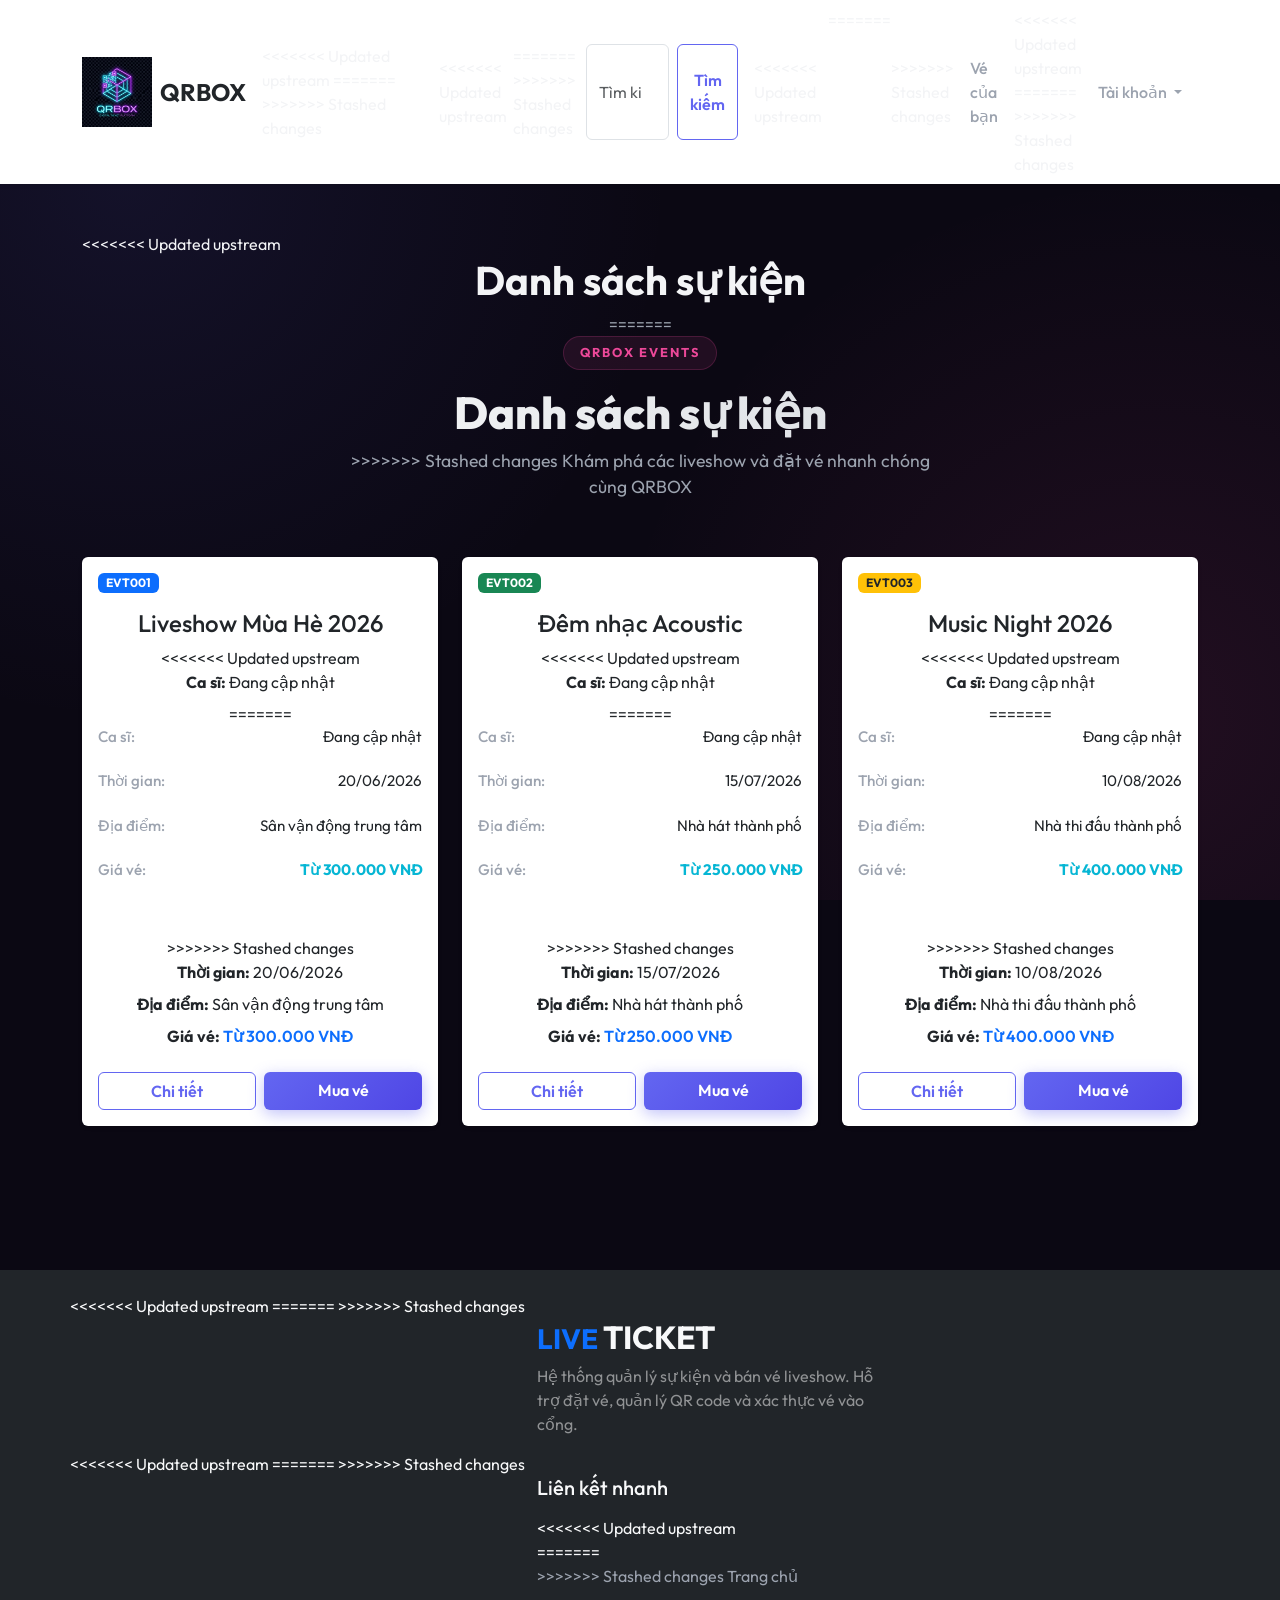
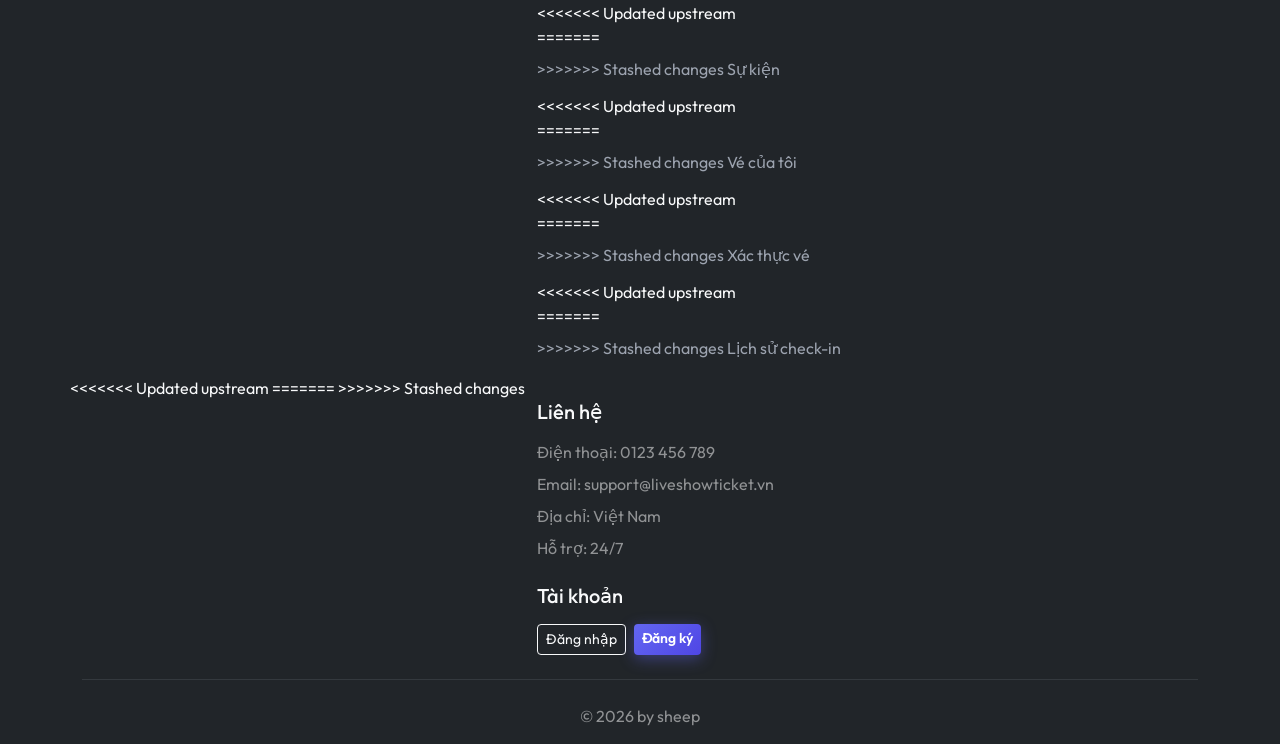
==== commit af84c113: "tet" ====
--- a/index.html
+++ b/index.html
@@ -6,22 +6,31 @@
 
   <title>Hệ thống quản lý sự kiện và bán vé Liveshow</title>
 
+  <!-- Bootstrap CSS đã tải về máy -->
   <link rel="stylesheet" href="bootstrap.min.css">
+
+  <!-- CSS tự viết -->
   <link rel="stylesheet" href="style.css">
 </head>
 
 <body>
 
   <!-- HEADER / NAVBAR -->
-  <header id="home" class="site-header">
-    <nav class="navbar navbar-expand-lg navbar-dark site-navbar">
+  <header id="home">
+    <nav class="navbar navbar-expand-lg navbar-light bg-white shadow-sm sticky-top">
       <div class="container">
 
+        <!-- LOGO -->
         <a class="navbar-brand d-flex align-items-center gap-2" href="index.html#home">
-          <img src="image/logo_dark.png" alt="QRBOX Logo" width="48">
-          <span class="brand-text">QRBOX</span>
+          <img src="image/logo_dark.png" alt="QRBOX Logo" width="70">
+          <span class="fw-bold fs-4 text-dark">QRBOX</span>
         </a>
 
+<<<<<<< Updated upstream
+        <!-- NÚT MENU MOBILE -->
+=======
+        <!-- MOBILE MENU BUTTON -->
+>>>>>>> Stashed changes
         <button
           class="navbar-toggler"
           type="button"
@@ -34,22 +43,34 @@
           <span class="navbar-toggler-icon"></span>
         </button>
 
+        <!-- MENU -->
         <div class="collapse navbar-collapse" id="navbarMenu">
 
+<<<<<<< Updated upstream
+          <!-- FORM TÌM KIẾM -->
+          <form class="d-flex ms-lg-auto my-3 my-lg-0 me-lg-3" role="search">
+=======
+          <!-- SEARCH FORM -->
           <form class="search-form d-flex ms-lg-auto my-3 my-lg-0 me-lg-3" role="search">
+>>>>>>> Stashed changes
             <input
-              class="form-control"
+              class="form-control me-2"
               type="search"
               placeholder="Tìm kiếm sự kiện..."
               aria-label="Tìm kiếm sự kiện"
             >
 
-            <button class="btn btn-primary" type="submit">
+            <button class="btn btn-outline-primary" type="button">
               Tìm kiếm
             </button>
           </form>
 
+          <!-- NAV LINKS -->
+<<<<<<< Updated upstream
+          <ul class="navbar-nav mb-2 mb-lg-0">
+=======
           <ul class="navbar-nav mb-2 mb-lg-0 align-items-lg-center">
+>>>>>>> Stashed changes
 
             <li class="nav-item">
               <a class="nav-link" href="my-tickets.html#ticket">
@@ -57,6 +78,11 @@
               </a>
             </li>
 
+<<<<<<< Updated upstream
+            <!-- DROPDOWN TÀI KHOẢN -->
+=======
+            <!-- ACCOUNT DROPDOWN -->
+>>>>>>> Stashed changes
             <li class="nav-item dropdown">
               <a
                 class="nav-link dropdown-toggle"
@@ -69,7 +95,9 @@
                 Tài khoản
               </a>
 
-              <ul class="dropdown-menu dropdown-menu-end custom-dropdown" aria-labelledby="accountDropdown">
+              <ul class="dropdown-menu dropdown-menu-end" aria-labelledby="accountDropdown">
+
+                <!-- Khi chưa đăng nhập -->
                 <li>
                   <a class="dropdown-item" href="login.html">
                     Đăng nhập
@@ -86,6 +114,7 @@
                   <hr class="dropdown-divider">
                 </li>
 
+                <!-- Khi đã đăng nhập thì sau này có thể hiển thị nhóm này -->
                 <li>
                   <a class="dropdown-item" href="my-tickets.html#ticket">
                     Vé của bạn
@@ -93,10 +122,23 @@
                 </li>
 
                 <li>
+                  <a class="dropdown-item" href="admin-checkin.html#checkin">
+                    Xác thực vé vào cổng
+                  </a>
+                </li>
+
+                <li>
+                  <a class="dropdown-item" href="admin-checkin.html#checkin-history">
+                    Lịch sử check-in
+                  </a>
+                </li>
+
+                <li>
                   <a class="dropdown-item text-danger" href="logout">
                     Đăng xuất
                   </a>
                 </li>
+
               </ul>
             </li>
 
@@ -108,14 +150,23 @@
   </header>
 
   <!-- MAIN CONTENT -->
-  <main class="site-main">
-
+  <main class="py-5">
+
+    <!-- DANH SÁCH SỰ KIỆN -->
     <section id="events" class="container">
 
+<<<<<<< Updated upstream
+      <div class="text-center mb-5">
+        <h1 class="fw-bold">Danh sách sự kiện</h1>
+        <p class="text-muted mb-0">
+=======
       <div class="section-heading text-center">
         <span class="section-badge">QRBOX EVENTS</span>
+
         <h1>Danh sách sự kiện</h1>
+
         <p>
+>>>>>>> Stashed changes
           Khám phá các liveshow và đặt vé nhanh chóng cùng QRBOX
         </p>
       </div>
@@ -124,33 +175,72 @@
 
         <!-- SỰ KIỆN 1 -->
         <div class="col-12 col-md-6 col-lg-4">
-          <article class="event-card">
-            <div class="event-card-body">
-
-              <span class="event-badge bg-primary">
+          <article class="card h-100 shadow-sm border-0">
+            <div class="card-body d-flex flex-column">
+
+              <span class="badge bg-primary align-self-start mb-3">
                 EVT001
               </span>
 
-              <h2>
+              <h2 class="card-title h4">
                 Liveshow Mùa Hè 2026
               </h2>
 
+<<<<<<< Updated upstream
+              <p class="card-text mb-2">
+                <strong>Ca sĩ:</strong> Đang cập nhật
+              </p>
+=======
               <ul class="event-info">
-                <li><strong>Ca sĩ:</strong> Đang cập nhật</li>
-                <li><strong>Thời gian:</strong> 20/06/2026</li>
-                <li><strong>Địa điểm:</strong> Sân vận động trung tâm</li>
+                <li>
+                  <strong>Ca sĩ:</strong>
+                  Đang cập nhật
+                </li>
+
+                <li>
+                  <strong>Thời gian:</strong>
+                  20/06/2026
+                </li>
+
+                <li>
+                  <strong>Địa điểm:</strong>
+                  Sân vận động trung tâm
+                </li>
+
                 <li>
                   <strong>Giá vé:</strong>
                   <span>Từ 300.000 VNĐ</span>
                 </li>
               </ul>
-
-              <div class="event-actions">
-                <a href="event-details.html?id=1" class="btn btn-outline-primary">
+>>>>>>> Stashed changes
+
+              <p class="card-text mb-2">
+                <strong>Thời gian:</strong> 20/06/2026
+              </p>
+
+              <p class="card-text mb-2">
+                <strong>Địa điểm:</strong> Sân vận động trung tâm
+              </p>
+
+              <p class="card-text mb-4">
+                <strong>Giá vé:</strong>
+                <span class="text-primary fw-semibold">
+                  Từ 300.000 VNĐ
+                </span>
+              </p>
+
+              <div class="mt-auto d-flex gap-2">
+                <a
+                  href="event-details.html?id=1"
+                  class="btn btn-outline-primary w-50"
+                >
                   Chi tiết
                 </a>
 
-                <a href="payment-page.html?id=EVT001" class="btn btn-primary">
+                <a
+                  href="payment-page.html?id=EVT001"
+                  class="btn btn-primary w-50"
+                >
                   Mua vé
                 </a>
               </div>
@@ -161,33 +251,72 @@
 
         <!-- SỰ KIỆN 2 -->
         <div class="col-12 col-md-6 col-lg-4">
-          <article class="event-card">
-            <div class="event-card-body">
-
-              <span class="event-badge bg-success">
+          <article class="card h-100 shadow-sm border-0">
+            <div class="card-body d-flex flex-column">
+
+              <span class="badge bg-success align-self-start mb-3">
                 EVT002
               </span>
 
-              <h2>
+              <h2 class="card-title h4">
                 Đêm nhạc Acoustic
               </h2>
 
+<<<<<<< Updated upstream
+              <p class="card-text mb-2">
+                <strong>Ca sĩ:</strong> Đang cập nhật
+              </p>
+=======
               <ul class="event-info">
-                <li><strong>Ca sĩ:</strong> Đang cập nhật</li>
-                <li><strong>Thời gian:</strong> 15/07/2026</li>
-                <li><strong>Địa điểm:</strong> Nhà hát thành phố</li>
+                <li>
+                  <strong>Ca sĩ:</strong>
+                  Đang cập nhật
+                </li>
+
+                <li>
+                  <strong>Thời gian:</strong>
+                  15/07/2026
+                </li>
+
+                <li>
+                  <strong>Địa điểm:</strong>
+                  Nhà hát thành phố
+                </li>
+
                 <li>
                   <strong>Giá vé:</strong>
                   <span>Từ 250.000 VNĐ</span>
                 </li>
               </ul>
-
-              <div class="event-actions">
-                <a href="event-details.html?id=2" class="btn btn-outline-primary">
+>>>>>>> Stashed changes
+
+              <p class="card-text mb-2">
+                <strong>Thời gian:</strong> 15/07/2026
+              </p>
+
+              <p class="card-text mb-2">
+                <strong>Địa điểm:</strong> Nhà hát thành phố
+              </p>
+
+              <p class="card-text mb-4">
+                <strong>Giá vé:</strong>
+                <span class="text-primary fw-semibold">
+                  Từ 250.000 VNĐ
+                </span>
+              </p>
+
+              <div class="mt-auto d-flex gap-2">
+                <a
+                  href="event-details.html?id=2"
+                  class="btn btn-outline-primary w-50"
+                >
                   Chi tiết
                 </a>
 
-                <a href="payment-page.html?id=EVT002" class="btn btn-primary">
+                <a
+                  href="payment-page.html?id=EVT002"
+                  class="btn btn-primary w-50"
+                >
                   Mua vé
                 </a>
               </div>
@@ -198,33 +327,72 @@
 
         <!-- SỰ KIỆN 3 -->
         <div class="col-12 col-md-6 col-lg-4">
-          <article class="event-card">
-            <div class="event-card-body">
-
-              <span class="event-badge bg-warning text-dark">
+          <article class="card h-100 shadow-sm border-0">
+            <div class="card-body d-flex flex-column">
+
+              <span class="badge bg-warning text-dark align-self-start mb-3">
                 EVT003
               </span>
 
-              <h2>
+              <h2 class="card-title h4">
                 Music Night 2026
               </h2>
 
+<<<<<<< Updated upstream
+              <p class="card-text mb-2">
+                <strong>Ca sĩ:</strong> Đang cập nhật
+              </p>
+=======
               <ul class="event-info">
-                <li><strong>Ca sĩ:</strong> Đang cập nhật</li>
-                <li><strong>Thời gian:</strong> 10/08/2026</li>
-                <li><strong>Địa điểm:</strong> Nhà thi đấu thành phố</li>
+                <li>
+                  <strong>Ca sĩ:</strong>
+                  Đang cập nhật
+                </li>
+
+                <li>
+                  <strong>Thời gian:</strong>
+                  10/08/2026
+                </li>
+
+                <li>
+                  <strong>Địa điểm:</strong>
+                  Nhà thi đấu thành phố
+                </li>
+
                 <li>
                   <strong>Giá vé:</strong>
                   <span>Từ 400.000 VNĐ</span>
                 </li>
               </ul>
-
-              <div class="event-actions">
-                <a href="event-details.html?id=3" class="btn btn-outline-primary">
+>>>>>>> Stashed changes
+
+              <p class="card-text mb-2">
+                <strong>Thời gian:</strong> 10/08/2026
+              </p>
+
+              <p class="card-text mb-2">
+                <strong>Địa điểm:</strong> Nhà thi đấu thành phố
+              </p>
+
+              <p class="card-text mb-4">
+                <strong>Giá vé:</strong>
+                <span class="text-primary fw-semibold">
+                  Từ 400.000 VNĐ
+                </span>
+              </p>
+
+              <div class="mt-auto d-flex gap-2">
+                <a
+                  href="event-details.html?id=3"
+                  class="btn btn-outline-primary w-50"
+                >
                   Chi tiết
                 </a>
 
-                <a href="payment-page.html?id=EVT003" class="btn btn-primary">
+                <a
+                  href="payment-page.html?id=EVT003"
+                  class="btn btn-primary w-50"
+                >
                   Mua vé
                 </a>
               </div>
@@ -239,43 +407,119 @@
   </main>
 
   <!-- FOOTER -->
-  <footer id="vechungtoi" class="site-footer">
+  <footer id="vechungtoi" class="bg-dark text-light pt-5 pb-3 mt-5">
     <div class="container">
 
       <div class="row g-4">
 
+<<<<<<< Updated upstream
+        <!-- CỘT 1 -->
+=======
+        <!-- FOOTER COLUMN 1 -->
+>>>>>>> Stashed changes
         <div class="col-12 col-md-4">
-          <h2>
-            <small>LIVE</small> TICKET
+          <h2 class="fw-bold">
+            <small class="text-primary">LIVE</small> TICKET
           </h2>
 
-          <p>
+          <p class="text-white-50">
             Hệ thống quản lý sự kiện và bán vé liveshow.
             Hỗ trợ đặt vé, quản lý QR code và xác thực vé vào cổng.
           </p>
         </div>
 
+<<<<<<< Updated upstream
+        <!-- CỘT 2 -->
+=======
+        <!-- FOOTER COLUMN 2 -->
+>>>>>>> Stashed changes
         <div class="col-12 col-md-4">
-          <h3>Liên kết nhanh</h3>
-
+          <h3 class="h5 mb-3">Liên kết nhanh</h3>
+
+<<<<<<< Updated upstream
+          <ul class="list-unstyled">
+            <li class="mb-2">
+              <a class="text-light text-decoration-none" href="index.html#home">
+=======
           <ul class="footer-links">
-            <li><a href="index.html#home">Trang chủ</a></li>
-            <li><a href="index.html#events">Sự kiện</a></li>
-            <li><a href="my-tickets.html#ticket">Vé của tôi</a></li>
-            <li><a href="admin-checkin.html#checkin">Xác thực vé</a></li>
-            <li><a href="admin-checkin.html#checkin-history">Lịch sử check-in</a></li>
+            <li>
+              <a href="index.html#home">
+>>>>>>> Stashed changes
+                Trang chủ
+              </a>
+            </li>
+
+<<<<<<< Updated upstream
+            <li class="mb-2">
+              <a class="text-light text-decoration-none" href="index.html#events">
+=======
+            <li>
+              <a href="index.html#events">
+>>>>>>> Stashed changes
+                Sự kiện
+              </a>
+            </li>
+
+<<<<<<< Updated upstream
+            <li class="mb-2">
+              <a class="text-light text-decoration-none" href="my-tickets.html#ticket">
+=======
+            <li>
+              <a href="my-tickets.html#ticket">
+>>>>>>> Stashed changes
+                Vé của tôi
+              </a>
+            </li>
+
+<<<<<<< Updated upstream
+            <li class="mb-2">
+              <a class="text-light text-decoration-none" href="my-tickets.html#checkin">
+=======
+            <li>
+              <a href="admin-checkin.html#checkin">
+>>>>>>> Stashed changes
+                Xác thực vé
+              </a>
+            </li>
+
+<<<<<<< Updated upstream
+            <li class="mb-2">
+              <a class="text-light text-decoration-none" href="my-tickets.html#checkin-history">
+=======
+            <li>
+              <a href="admin-checkin.html#checkin-history">
+>>>>>>> Stashed changes
+                Lịch sử check-in
+              </a>
+            </li>
           </ul>
         </div>
 
+<<<<<<< Updated upstream
+        <!-- CỘT 3 -->
+=======
+        <!-- FOOTER COLUMN 3 -->
+>>>>>>> Stashed changes
         <div class="col-12 col-md-4">
-          <h3>Liên hệ</h3>
-
-          <p>Điện thoại: 0123 456 789</p>
-          <p>Email: support@liveshowticket.vn</p>
-          <p>Địa chỉ: Việt Nam</p>
-          <p>Hỗ trợ: 24/7</p>
-
-          <h3 class="mt-4">Tài khoản</h3>
+          <h3 class="h5 mb-3">Liên hệ</h3>
+
+          <p class="mb-2 text-white-50">
+            Điện thoại: 0123 456 789
+          </p>
+
+          <p class="mb-2 text-white-50">
+            Email: support@liveshowticket.vn
+          </p>
+
+          <p class="mb-2 text-white-50">
+            Địa chỉ: Việt Nam
+          </p>
+
+          <p class="mb-4 text-white-50">
+            Hỗ trợ: 24/7
+          </p>
+
+          <h3 class="h5 mb-3">Tài khoản</h3>
 
           <div class="d-flex gap-2">
             <a href="login.html" class="btn btn-outline-light btn-sm">
@@ -290,17 +534,20 @@
 
       </div>
 
-      <hr>
-
-      <p class="copyright">
+      <hr class="border-secondary my-4">
+
+      <p class="text-center text-white-50 mb-0">
         &copy; 2026 by sheep
       </p>
 
     </div>
   </footer>
 
+  <!-- Bootstrap JS đã tải về máy -->
   <script src="bootstrap.bundle.min.js"></script>
-  <script src="script.js"></script>
+
+  <!-- JS tự viết, nếu chưa có main.js thì có thể xóa dòng này -->
+  <script src="main.js"></script>
 
 </body>
 </html>
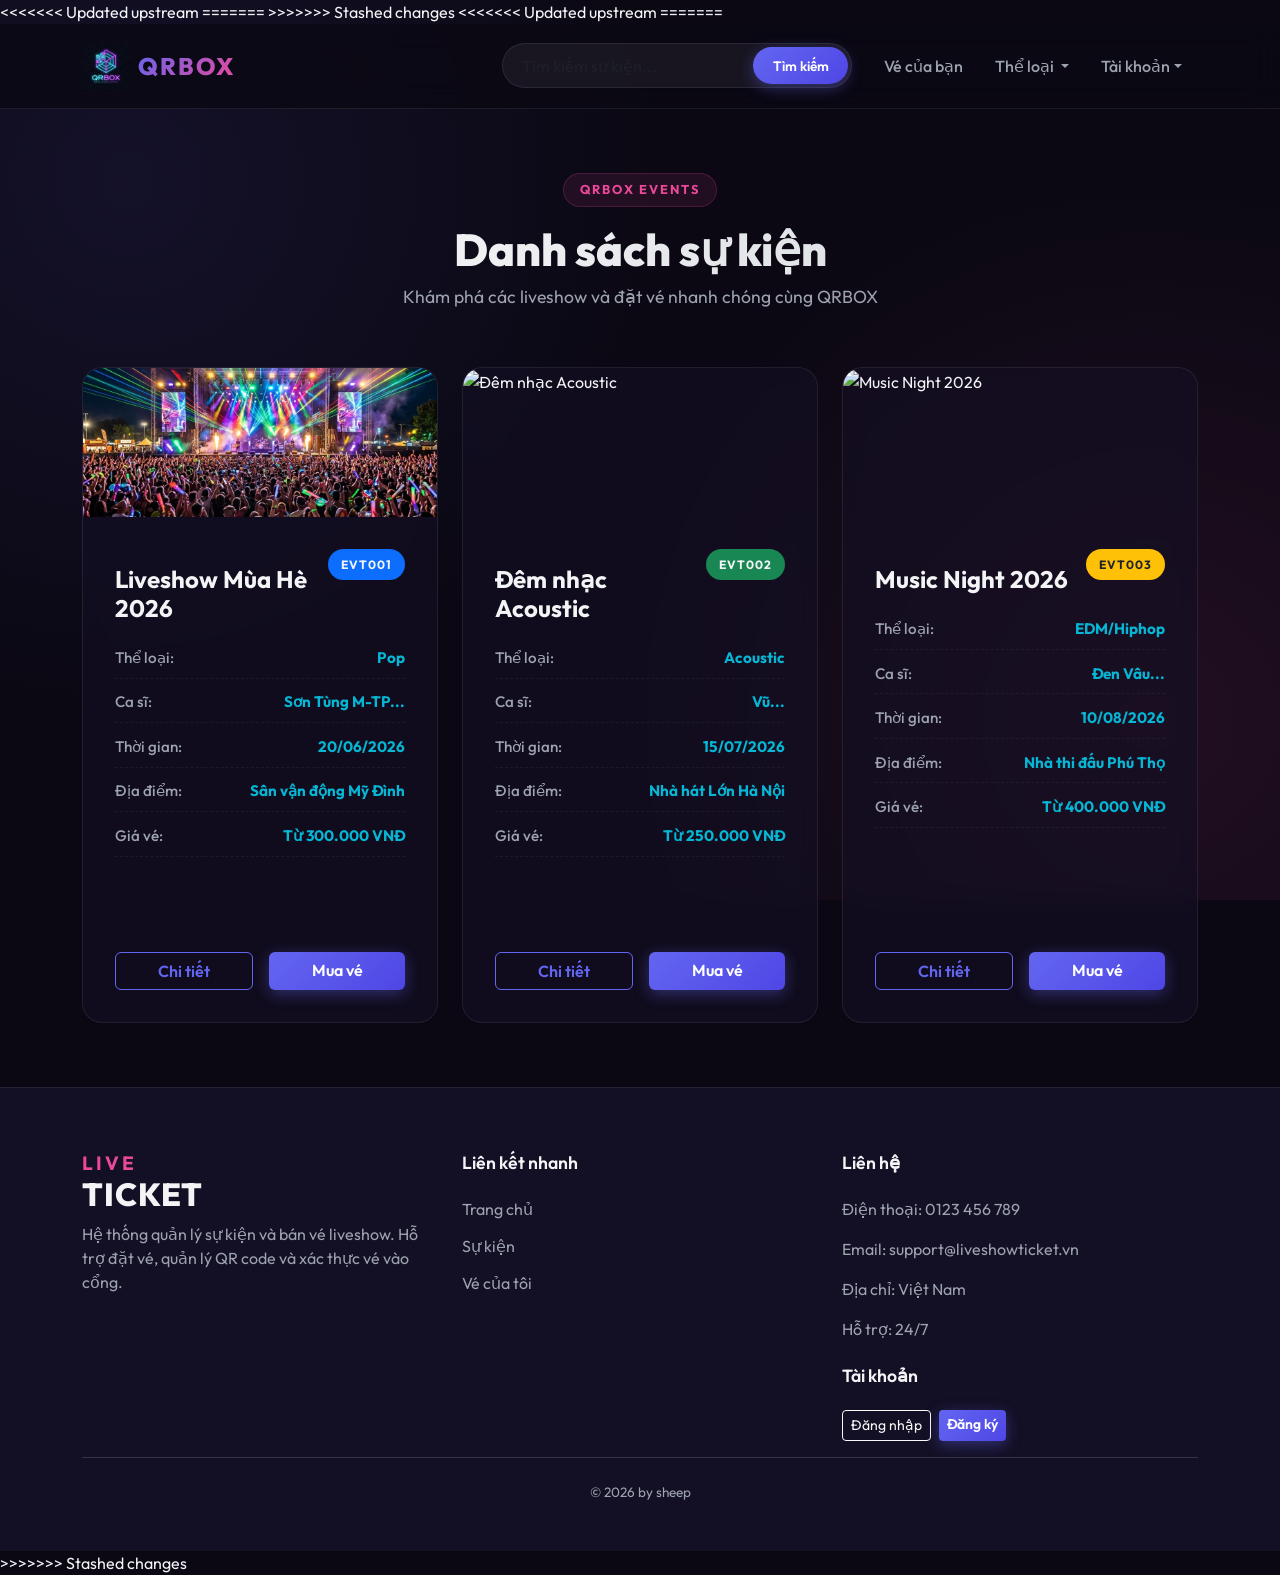
==== commit 8deb4e25: "Update final" ====
--- a/index.html
+++ b/index.html
@@ -1,36 +1,35 @@
 <!DOCTYPE html>
-<html lang="vi">
+<html lang="en">
 <head>
+<<<<<<< Updated upstream
+    <meta charset="UTF-8">
+    <meta name="viewport" content="width=device-width, initial-scale=1.0">
+    <title>Document</title>
+=======
   <meta charset="UTF-8">
   <meta name="viewport" content="width=device-width, initial-scale=1.0">
 
   <title>Hệ thống quản lý sự kiện và bán vé Liveshow</title>
 
-  <!-- Bootstrap CSS đã tải về máy -->
-  <link rel="stylesheet" href="bootstrap.min.css">
-
-  <!-- CSS tự viết -->
+  <link rel="stylesheet" href="https://cdn.jsdelivr.net/npm/bootstrap@5.3.3/dist/css/bootstrap.min.css">
   <link rel="stylesheet" href="style.css">
+>>>>>>> Stashed changes
 </head>
-
 <body>
-
-  <!-- HEADER / NAVBAR -->
-  <header id="home">
-    <nav class="navbar navbar-expand-lg navbar-light bg-white shadow-sm sticky-top">
+<<<<<<< Updated upstream
+    
+=======
+
+  
+  <header id="home" class="site-header">
+    <nav class="navbar navbar-expand-lg navbar-dark site-navbar">
       <div class="container">
 
-        <!-- LOGO -->
         <a class="navbar-brand d-flex align-items-center gap-2" href="index.html#home">
-          <img src="image/logo_dark.png" alt="QRBOX Logo" width="70">
-          <span class="fw-bold fs-4 text-dark">QRBOX</span>
+          <img src="image/logo_dark.png" alt="QRBOX Logo" width="48">
+          <span class="brand-text">QRBOX</span>
         </a>
 
-<<<<<<< Updated upstream
-        <!-- NÚT MENU MOBILE -->
-=======
-        <!-- MOBILE MENU BUTTON -->
->>>>>>> Stashed changes
         <button
           class="navbar-toggler"
           type="button"
@@ -43,34 +42,22 @@
           <span class="navbar-toggler-icon"></span>
         </button>
 
-        <!-- MENU -->
         <div class="collapse navbar-collapse" id="navbarMenu">
 
-<<<<<<< Updated upstream
-          <!-- FORM TÌM KIẾM -->
-          <form class="d-flex ms-lg-auto my-3 my-lg-0 me-lg-3" role="search">
-=======
-          <!-- SEARCH FORM -->
           <form class="search-form d-flex ms-lg-auto my-3 my-lg-0 me-lg-3" role="search">
->>>>>>> Stashed changes
             <input
-              class="form-control me-2"
+              class="form-control"
               type="search"
               placeholder="Tìm kiếm sự kiện..."
               aria-label="Tìm kiếm sự kiện"
             >
 
-            <button class="btn btn-outline-primary" type="button">
+            <button class="btn btn-primary" type="submit">
               Tìm kiếm
             </button>
           </form>
 
-          <!-- NAV LINKS -->
-<<<<<<< Updated upstream
-          <ul class="navbar-nav mb-2 mb-lg-0">
-=======
           <ul class="navbar-nav mb-2 mb-lg-0 align-items-lg-center">
->>>>>>> Stashed changes
 
             <li class="nav-item">
               <a class="nav-link" href="my-tickets.html#ticket">
@@ -78,11 +65,42 @@
               </a>
             </li>
 
-<<<<<<< Updated upstream
-            <!-- DROPDOWN TÀI KHOẢN -->
-=======
-            <!-- ACCOUNT DROPDOWN -->
->>>>>>> Stashed changes
+            <li class="nav-item dropdown">
+              <a
+                class="nav-link dropdown-toggle"
+                href="#"
+                id="categoryDropdown"
+                role="button"
+                data-bs-toggle="dropdown"
+                aria-expanded="false"
+              >
+                Thể loại
+              </a>
+
+              <ul class="dropdown-menu custom-dropdown" aria-labelledby="categoryDropdown">
+                <li>
+                  <a class="dropdown-item filter-category" href="#" data-category="">
+                    Tất cả
+                  </a>
+                </li>
+                <li>
+                  <a class="dropdown-item filter-category" href="#" data-category="Pop">
+                    Pop
+                  </a>
+                </li>
+                <li>
+                  <a class="dropdown-item filter-category" href="#" data-category="Acoustic">
+                    Acoustic
+                  </a>
+                </li>
+                <li>
+                  <a class="dropdown-item filter-category" href="#" data-category="EDM/Hiphop">
+                    EDM/Hiphop
+                  </a>
+                </li>
+              </ul>
+            </li>
+
             <li class="nav-item dropdown">
               <a
                 class="nav-link dropdown-toggle"
@@ -95,9 +113,7 @@
                 Tài khoản
               </a>
 
-              <ul class="dropdown-menu dropdown-menu-end" aria-labelledby="accountDropdown">
-
-                <!-- Khi chưa đăng nhập -->
+              <ul class="dropdown-menu dropdown-menu-end custom-dropdown" aria-labelledby="accountDropdown">
                 <li>
                   <a class="dropdown-item" href="login.html">
                     Đăng nhập
@@ -114,7 +130,6 @@
                   <hr class="dropdown-divider">
                 </li>
 
-                <!-- Khi đã đăng nhập thì sau này có thể hiển thị nhóm này -->
                 <li>
                   <a class="dropdown-item" href="my-tickets.html#ticket">
                     Vé của bạn
@@ -122,23 +137,10 @@
                 </li>
 
                 <li>
-                  <a class="dropdown-item" href="admin-checkin.html#checkin">
-                    Xác thực vé vào cổng
-                  </a>
-                </li>
-
-                <li>
-                  <a class="dropdown-item" href="admin-checkin.html#checkin-history">
-                    Lịch sử check-in
-                  </a>
-                </li>
-
-                <li>
                   <a class="dropdown-item text-danger" href="logout">
                     Đăng xuất
                   </a>
                 </li>
-
               </ul>
             </li>
 
@@ -149,98 +151,50 @@
     </nav>
   </header>
 
-  <!-- MAIN CONTENT -->
-  <main class="py-5">
-
-    <!-- DANH SÁCH SỰ KIỆN -->
+  
+  <main class="site-main">
+
     <section id="events" class="container">
 
-<<<<<<< Updated upstream
-      <div class="text-center mb-5">
-        <h1 class="fw-bold">Danh sách sự kiện</h1>
-        <p class="text-muted mb-0">
-=======
       <div class="section-heading text-center">
         <span class="section-badge">QRBOX EVENTS</span>
-
         <h1>Danh sách sự kiện</h1>
-
         <p>
->>>>>>> Stashed changes
           Khám phá các liveshow và đặt vé nhanh chóng cùng QRBOX
         </p>
       </div>
 
       <div class="row g-4">
 
-        <!-- SỰ KIỆN 1 -->
+        
         <div class="col-12 col-md-6 col-lg-4">
-          <article class="card h-100 shadow-sm border-0">
-            <div class="card-body d-flex flex-column">
-
-              <span class="badge bg-primary align-self-start mb-3">
+          <article class="event-card">
+            <div class="event-card-body">
+
+              <span class="event-badge bg-primary">
                 EVT001
               </span>
 
-              <h2 class="card-title h4">
+              <h2>
                 Liveshow Mùa Hè 2026
               </h2>
 
-<<<<<<< Updated upstream
-              <p class="card-text mb-2">
-                <strong>Ca sĩ:</strong> Đang cập nhật
-              </p>
-=======
               <ul class="event-info">
-                <li>
-                  <strong>Ca sĩ:</strong>
-                  Đang cập nhật
-                </li>
-
-                <li>
-                  <strong>Thời gian:</strong>
-                  20/06/2026
-                </li>
-
-                <li>
-                  <strong>Địa điểm:</strong>
-                  Sân vận động trung tâm
-                </li>
-
+                <li><strong>Ca sĩ:</strong> Đang cập nhật</li>
+                <li><strong>Thời gian:</strong> 20/06/2026</li>
+                <li><strong>Địa điểm:</strong> Sân vận động trung tâm</li>
                 <li>
                   <strong>Giá vé:</strong>
                   <span>Từ 300.000 VNĐ</span>
                 </li>
               </ul>
->>>>>>> Stashed changes
-
-              <p class="card-text mb-2">
-                <strong>Thời gian:</strong> 20/06/2026
-              </p>
-
-              <p class="card-text mb-2">
-                <strong>Địa điểm:</strong> Sân vận động trung tâm
-              </p>
-
-              <p class="card-text mb-4">
-                <strong>Giá vé:</strong>
-                <span class="text-primary fw-semibold">
-                  Từ 300.000 VNĐ
-                </span>
-              </p>
-
-              <div class="mt-auto d-flex gap-2">
-                <a
-                  href="event-details.html?id=1"
-                  class="btn btn-outline-primary w-50"
-                >
+
+              <div class="event-actions">
+                <a href="event-details.html?id=1" class="btn btn-outline-primary">
                   Chi tiết
                 </a>
 
-                <a
-                  href="payment-page.html?id=EVT001"
-                  class="btn btn-primary w-50"
-                >
+                <a href="payment-page.html?id=EVT001" class="btn btn-primary">
                   Mua vé
                 </a>
               </div>
@@ -249,74 +203,35 @@
           </article>
         </div>
 
-        <!-- SỰ KIỆN 2 -->
+        
         <div class="col-12 col-md-6 col-lg-4">
-          <article class="card h-100 shadow-sm border-0">
-            <div class="card-body d-flex flex-column">
-
-              <span class="badge bg-success align-self-start mb-3">
+          <article class="event-card">
+            <div class="event-card-body">
+
+              <span class="event-badge bg-success">
                 EVT002
               </span>
 
-              <h2 class="card-title h4">
+              <h2>
                 Đêm nhạc Acoustic
               </h2>
 
-<<<<<<< Updated upstream
-              <p class="card-text mb-2">
-                <strong>Ca sĩ:</strong> Đang cập nhật
-              </p>
-=======
               <ul class="event-info">
-                <li>
-                  <strong>Ca sĩ:</strong>
-                  Đang cập nhật
-                </li>
-
-                <li>
-                  <strong>Thời gian:</strong>
-                  15/07/2026
-                </li>
-
-                <li>
-                  <strong>Địa điểm:</strong>
-                  Nhà hát thành phố
-                </li>
-
+                <li><strong>Ca sĩ:</strong> Đang cập nhật</li>
+                <li><strong>Thời gian:</strong> 15/07/2026</li>
+                <li><strong>Địa điểm:</strong> Nhà hát thành phố</li>
                 <li>
                   <strong>Giá vé:</strong>
                   <span>Từ 250.000 VNĐ</span>
                 </li>
               </ul>
->>>>>>> Stashed changes
-
-              <p class="card-text mb-2">
-                <strong>Thời gian:</strong> 15/07/2026
-              </p>
-
-              <p class="card-text mb-2">
-                <strong>Địa điểm:</strong> Nhà hát thành phố
-              </p>
-
-              <p class="card-text mb-4">
-                <strong>Giá vé:</strong>
-                <span class="text-primary fw-semibold">
-                  Từ 250.000 VNĐ
-                </span>
-              </p>
-
-              <div class="mt-auto d-flex gap-2">
-                <a
-                  href="event-details.html?id=2"
-                  class="btn btn-outline-primary w-50"
-                >
+
+              <div class="event-actions">
+                <a href="event-details.html?id=2" class="btn btn-outline-primary">
                   Chi tiết
                 </a>
 
-                <a
-                  href="payment-page.html?id=EVT002"
-                  class="btn btn-primary w-50"
-                >
+                <a href="payment-page.html?id=EVT002" class="btn btn-primary">
                   Mua vé
                 </a>
               </div>
@@ -325,74 +240,35 @@
           </article>
         </div>
 
-        <!-- SỰ KIỆN 3 -->
+        
         <div class="col-12 col-md-6 col-lg-4">
-          <article class="card h-100 shadow-sm border-0">
-            <div class="card-body d-flex flex-column">
-
-              <span class="badge bg-warning text-dark align-self-start mb-3">
+          <article class="event-card">
+            <div class="event-card-body">
+
+              <span class="event-badge bg-warning text-dark">
                 EVT003
               </span>
 
-              <h2 class="card-title h4">
+              <h2>
                 Music Night 2026
               </h2>
 
-<<<<<<< Updated upstream
-              <p class="card-text mb-2">
-                <strong>Ca sĩ:</strong> Đang cập nhật
-              </p>
-=======
               <ul class="event-info">
-                <li>
-                  <strong>Ca sĩ:</strong>
-                  Đang cập nhật
-                </li>
-
-                <li>
-                  <strong>Thời gian:</strong>
-                  10/08/2026
-                </li>
-
-                <li>
-                  <strong>Địa điểm:</strong>
-                  Nhà thi đấu thành phố
-                </li>
-
+                <li><strong>Ca sĩ:</strong> Đang cập nhật</li>
+                <li><strong>Thời gian:</strong> 10/08/2026</li>
+                <li><strong>Địa điểm:</strong> Nhà thi đấu thành phố</li>
                 <li>
                   <strong>Giá vé:</strong>
                   <span>Từ 400.000 VNĐ</span>
                 </li>
               </ul>
->>>>>>> Stashed changes
-
-              <p class="card-text mb-2">
-                <strong>Thời gian:</strong> 10/08/2026
-              </p>
-
-              <p class="card-text mb-2">
-                <strong>Địa điểm:</strong> Nhà thi đấu thành phố
-              </p>
-
-              <p class="card-text mb-4">
-                <strong>Giá vé:</strong>
-                <span class="text-primary fw-semibold">
-                  Từ 400.000 VNĐ
-                </span>
-              </p>
-
-              <div class="mt-auto d-flex gap-2">
-                <a
-                  href="event-details.html?id=3"
-                  class="btn btn-outline-primary w-50"
-                >
+
+              <div class="event-actions">
+                <a href="event-details.html?id=3" class="btn btn-outline-primary">
                   Chi tiết
                 </a>
 
-                <a
-                  href="payment-page.html?id=EVT003"
-                  class="btn btn-primary w-50"
-                >
+                <a href="payment-page.html?id=EVT003" class="btn btn-primary">
                   Mua vé
                 </a>
               </div>
@@ -406,120 +282,42 @@
 
   </main>
 
-  <!-- FOOTER -->
-  <footer id="vechungtoi" class="bg-dark text-light pt-5 pb-3 mt-5">
+  
+  <footer id="vechungtoi" class="site-footer">
     <div class="container">
 
       <div class="row g-4">
 
-<<<<<<< Updated upstream
-        <!-- CỘT 1 -->
-=======
-        <!-- FOOTER COLUMN 1 -->
->>>>>>> Stashed changes
         <div class="col-12 col-md-4">
-          <h2 class="fw-bold">
-            <small class="text-primary">LIVE</small> TICKET
+          <h2>
+            <small>LIVE</small> TICKET
           </h2>
 
-          <p class="text-white-50">
+          <p>
             Hệ thống quản lý sự kiện và bán vé liveshow.
             Hỗ trợ đặt vé, quản lý QR code và xác thực vé vào cổng.
           </p>
         </div>
 
-<<<<<<< Updated upstream
-        <!-- CỘT 2 -->
-=======
-        <!-- FOOTER COLUMN 2 -->
->>>>>>> Stashed changes
         <div class="col-12 col-md-4">
-          <h3 class="h5 mb-3">Liên kết nhanh</h3>
-
-<<<<<<< Updated upstream
-          <ul class="list-unstyled">
-            <li class="mb-2">
-              <a class="text-light text-decoration-none" href="index.html#home">
-=======
+          <h3>Liên kết nhanh</h3>
+
           <ul class="footer-links">
-            <li>
-              <a href="index.html#home">
->>>>>>> Stashed changes
-                Trang chủ
-              </a>
-            </li>
-
-<<<<<<< Updated upstream
-            <li class="mb-2">
-              <a class="text-light text-decoration-none" href="index.html#events">
-=======
-            <li>
-              <a href="index.html#events">
->>>>>>> Stashed changes
-                Sự kiện
-              </a>
-            </li>
-
-<<<<<<< Updated upstream
-            <li class="mb-2">
-              <a class="text-light text-decoration-none" href="my-tickets.html#ticket">
-=======
-            <li>
-              <a href="my-tickets.html#ticket">
->>>>>>> Stashed changes
-                Vé của tôi
-              </a>
-            </li>
-
-<<<<<<< Updated upstream
-            <li class="mb-2">
-              <a class="text-light text-decoration-none" href="my-tickets.html#checkin">
-=======
-            <li>
-              <a href="admin-checkin.html#checkin">
->>>>>>> Stashed changes
-                Xác thực vé
-              </a>
-            </li>
-
-<<<<<<< Updated upstream
-            <li class="mb-2">
-              <a class="text-light text-decoration-none" href="my-tickets.html#checkin-history">
-=======
-            <li>
-              <a href="admin-checkin.html#checkin-history">
->>>>>>> Stashed changes
-                Lịch sử check-in
-              </a>
-            </li>
+            <li><a href="index.html#home">Trang chủ</a></li>
+            <li><a href="index.html#events">Sự kiện</a></li>
+            <li><a href="my-tickets.html#ticket">Vé của tôi</a></li>
           </ul>
         </div>
 
-<<<<<<< Updated upstream
-        <!-- CỘT 3 -->
-=======
-        <!-- FOOTER COLUMN 3 -->
->>>>>>> Stashed changes
         <div class="col-12 col-md-4">
-          <h3 class="h5 mb-3">Liên hệ</h3>
-
-          <p class="mb-2 text-white-50">
-            Điện thoại: 0123 456 789
-          </p>
-
-          <p class="mb-2 text-white-50">
-            Email: support@liveshowticket.vn
-          </p>
-
-          <p class="mb-2 text-white-50">
-            Địa chỉ: Việt Nam
-          </p>
-
-          <p class="mb-4 text-white-50">
-            Hỗ trợ: 24/7
-          </p>
-
-          <h3 class="h5 mb-3">Tài khoản</h3>
+          <h3>Liên hệ</h3>
+
+          <p>Điện thoại: 0123 456 789</p>
+          <p>Email: support@liveshowticket.vn</p>
+          <p>Địa chỉ: Việt Nam</p>
+          <p>Hỗ trợ: 24/7</p>
+
+          <h3 class="mt-4">Tài khoản</h3>
 
           <div class="d-flex gap-2">
             <a href="login.html" class="btn btn-outline-light btn-sm">
@@ -534,20 +332,18 @@
 
       </div>
 
-      <hr class="border-secondary my-4">
-
-      <p class="text-center text-white-50 mb-0">
+      <hr>
+
+      <p class="copyright">
         &copy; 2026 by sheep
       </p>
 
     </div>
   </footer>
 
-  <!-- Bootstrap JS đã tải về máy -->
-  <script src="bootstrap.bundle.min.js"></script>
-
-  <!-- JS tự viết, nếu chưa có main.js thì có thể xóa dòng này -->
-  <script src="main.js"></script>
-
+  <script src="https://cdn.jsdelivr.net/npm/bootstrap@5.3.3/dist/js/bootstrap.bundle.min.js"></script>
+  <script src="script.js"></script>
+
+>>>>>>> Stashed changes
 </body>
 </html>
--- a/style.css
+++ b/style.css
@@ -58,6 +58,8 @@
 
 /* NAVBAR Styles */
 .site-navbar {
+  position: relative;
+  z-index: 1050;
   background: rgba(11, 8, 19, 0.75) !important;
   backdrop-filter: blur(15px);
   -webkit-backdrop-filter: blur(15px);
@@ -595,7 +597,7 @@
   font-size: 0.9rem;
   color: var(--text-muted);
 }
-input[type="text"], input[type="email"], input[type="tel"], input[type="password"], select {
+input[type="text"], input[type="email"], input[type="tel"], input[type="password"], input[type="url"], select, textarea {
   width: 100%;
   background: rgba(255, 255, 255, 0.04);
   border: 1px solid rgba(255, 255, 255, 0.1);
@@ -605,7 +607,7 @@
   transition: all 0.3s ease;
   font-family: inherit;
 }
-input:focus, select:focus {
+input:focus, select:focus, textarea:focus {
   outline: none;
   background: rgba(255, 255, 255, 0.08);
   border-color: var(--primary-color);
@@ -1148,3 +1150,150 @@
 .page-section-sm {
   margin-top: 2rem;
 }
+
+/* SEAT SELECTION DESIGN */
+.seat-selection-section {
+  background: rgba(255, 255, 255, 0.02);
+  border: 1px solid var(--glass-border);
+  border-radius: 12px;
+  padding: 1.5rem;
+}
+.stage-container {
+  margin-bottom: 2rem;
+  perspective: 300px;
+}
+.stage-arc {
+  width: 70%;
+  margin: 0 auto;
+  padding: 8px;
+  background: linear-gradient(to right, rgba(99, 102, 241, 0.15), rgba(236, 72, 153, 0.15));
+  border-bottom: 3px solid var(--accent-color);
+  border-radius: 0 0 50% 50% / 0 0 15px 15px;
+  color: var(--text-main);
+  font-size: 0.9rem;
+  font-weight: 700;
+  letter-spacing: 4px;
+  text-transform: uppercase;
+  box-shadow: 0 5px 15px var(--accent-glow);
+  text-shadow: 0 0 5px #fff;
+}
+.seating-grid {
+  display: flex;
+  flex-direction: column;
+  align-items: center;
+  gap: 8px;
+  overflow-x: auto;
+  padding: 10px 0;
+}
+.seat-row {
+  display: flex;
+  align-items: center;
+  gap: 6px;
+}
+.row-label {
+  width: 24px;
+  text-align: center;
+  font-weight: 700;
+  color: var(--text-muted);
+  font-size: 0.85rem;
+}
+.seat {
+  width: 32px;
+  height: 32px;
+  border-radius: 6px;
+  border: 1px solid rgba(255, 255, 255, 0.12);
+  background: rgba(255, 255, 255, 0.03);
+  color: var(--text-main);
+  font-size: 0.75rem;
+  font-weight: 600;
+  display: flex;
+  align-items: center;
+  justify-content: center;
+  cursor: pointer;
+  transition: all 0.2s ease;
+  user-select: none;
+}
+.seat:hover {
+  background: rgba(99, 102, 241, 0.1);
+  border-color: var(--primary-color);
+  box-shadow: 0 0 8px var(--primary-glow);
+  transform: translateY(-1px);
+}
+.seat.selected {
+  background: var(--secondary-color) !important;
+  border-color: var(--secondary-color) !important;
+  color: #fff !important;
+  box-shadow: 0 0 12px var(--secondary-glow);
+}
+.seat.occupied {
+  background: rgba(239, 68, 68, 0.15) !important;
+  border-color: rgba(239, 68, 68, 0.25) !important;
+  color: rgba(255, 255, 255, 0.2) !important;
+  cursor: not-allowed;
+  pointer-events: none;
+  text-decoration: line-through;
+}
+.seating-legend {
+  margin-top: 1.5rem;
+}
+.legend-item {
+  display: flex;
+  align-items: center;
+  gap: 6px;
+  font-size: 0.85rem;
+  color: var(--text-muted);
+}
+.seat-sample {
+  width: 16px;
+  height: 16px;
+  border-radius: 4px;
+  display: inline-block;
+}
+.seat-sample.available {
+  border: 1px solid rgba(255, 255, 255, 0.2);
+  background: rgba(255, 255, 255, 0.05);
+}
+.seat-sample.selected {
+  background: var(--secondary-color);
+  box-shadow: 0 0 6px var(--secondary-glow);
+}
+.seat-sample.occupied {
+  background: rgba(239, 68, 68, 0.2);
+  border: 1px solid rgba(239, 68, 68, 0.3);
+}
+
+/* EVENT CARD IMAGE STYLES */
+.event-card {
+  overflow: hidden;
+  display: flex;
+  flex-direction: column;
+  height: 100%;
+}
+.event-card-img-container {
+  width: 100%;
+  height: 200px;
+  overflow: hidden;
+  position: relative;
+}
+.event-card-img {
+  width: 100%;
+  height: 100%;
+  object-fit: cover;
+  transition: transform 0.5s ease;
+}
+.event-card:hover .event-card-img {
+  transform: scale(1.08);
+}
+.btn-xs {
+  padding: 0.2rem 0.4rem;
+  font-size: 0.75rem;
+  border-radius: 4px;
+}
+.preset-banner-btn {
+  border-color: rgba(255, 255, 255, 0.2);
+  color: var(--text-muted);
+}
+.preset-banner-btn:hover {
+  background: rgba(255, 255, 255, 0.1);
+  color: var(--text-main);
+}
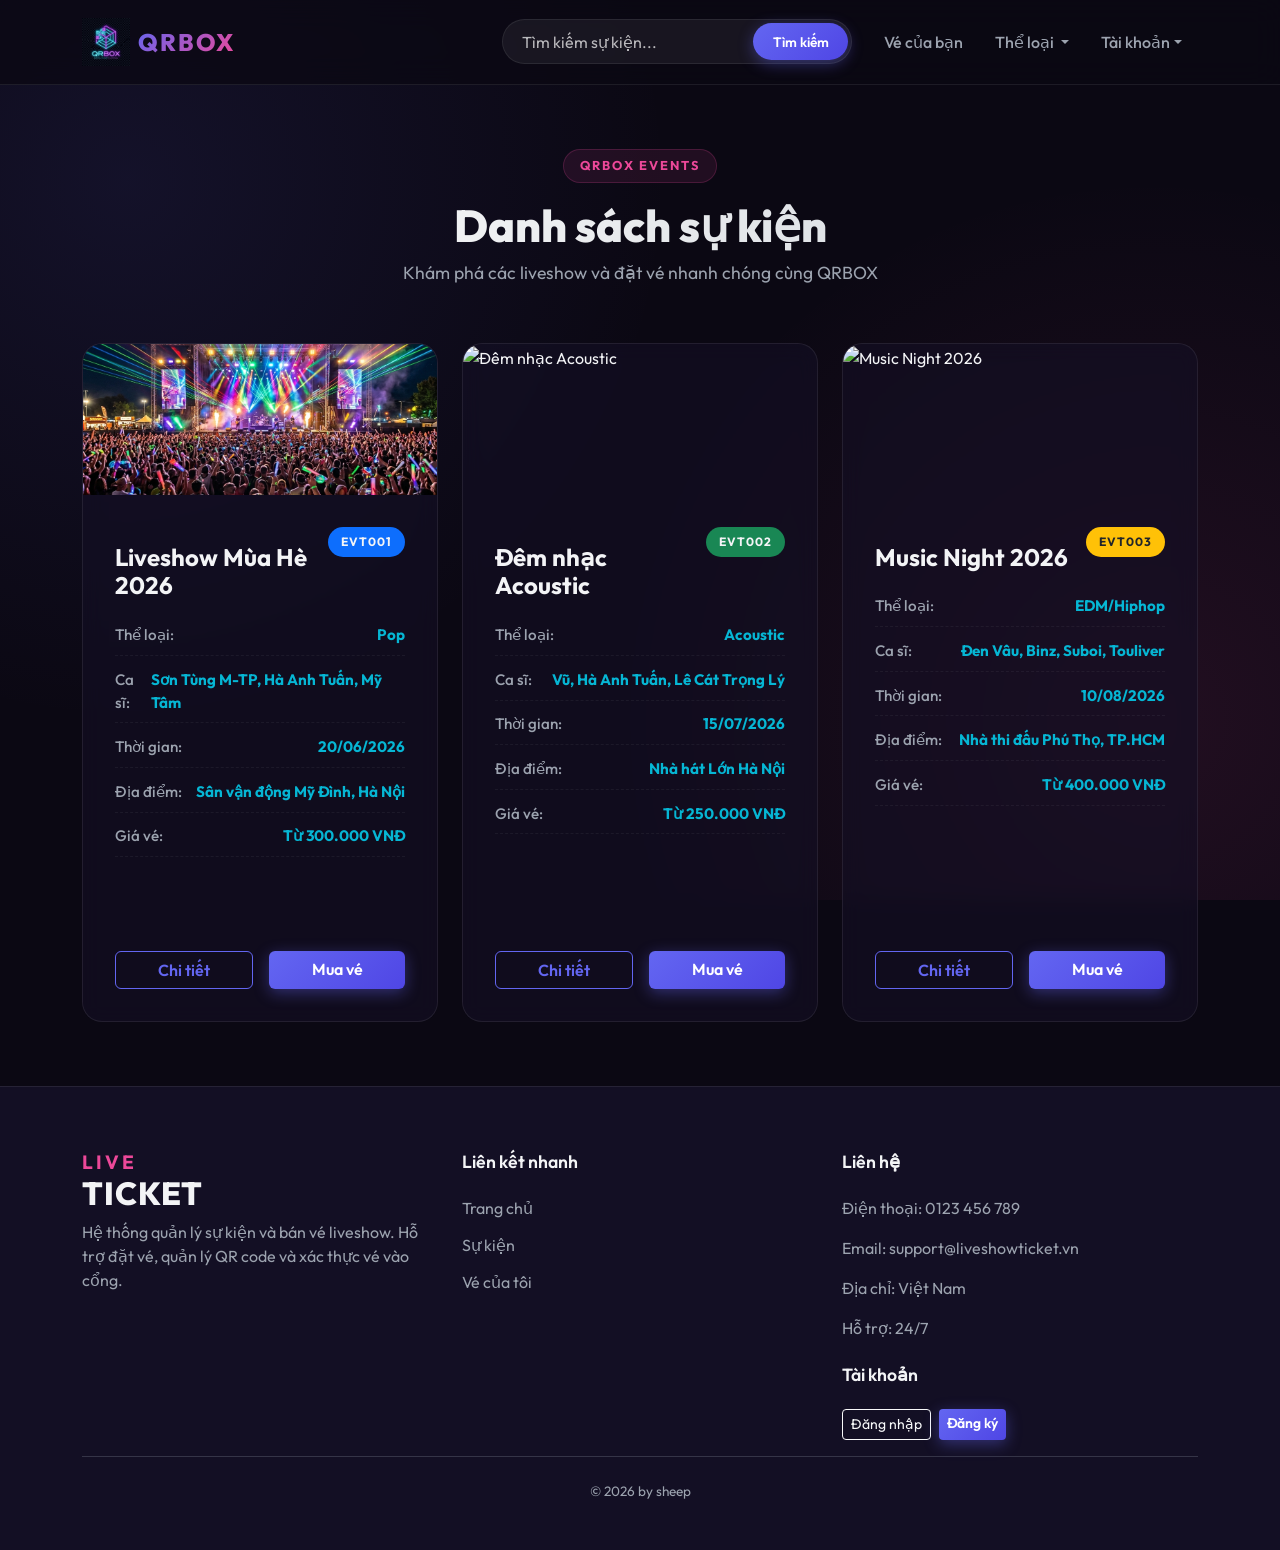
==== commit 10adb256: "Add files via upload" ====
--- a/index.html
+++ b/index.html
@@ -1,349 +1,330 @@
-<!DOCTYPE html>
-<html lang="en">
-<head>
-<<<<<<< Updated upstream
-    <meta charset="UTF-8">
-    <meta name="viewport" content="width=device-width, initial-scale=1.0">
-    <title>Document</title>
-=======
-  <meta charset="UTF-8">
-  <meta name="viewport" content="width=device-width, initial-scale=1.0">
-
-  <title>Hệ thống quản lý sự kiện và bán vé Liveshow</title>
-
-  <link rel="stylesheet" href="https://cdn.jsdelivr.net/npm/bootstrap@5.3.3/dist/css/bootstrap.min.css">
-  <link rel="stylesheet" href="style.css">
->>>>>>> Stashed changes
-</head>
-<body>
-<<<<<<< Updated upstream
-    
-=======
-
-  
-  <header id="home" class="site-header">
-    <nav class="navbar navbar-expand-lg navbar-dark site-navbar">
-      <div class="container">
-
-        <a class="navbar-brand d-flex align-items-center gap-2" href="index.html#home">
-          <img src="image/logo_dark.png" alt="QRBOX Logo" width="48">
-          <span class="brand-text">QRBOX</span>
-        </a>
-
-        <button
-          class="navbar-toggler"
-          type="button"
-          data-bs-toggle="collapse"
-          data-bs-target="#navbarMenu"
-          aria-controls="navbarMenu"
-          aria-expanded="false"
-          aria-label="Mở menu"
-        >
-          <span class="navbar-toggler-icon"></span>
-        </button>
-
-        <div class="collapse navbar-collapse" id="navbarMenu">
-
-          <form class="search-form d-flex ms-lg-auto my-3 my-lg-0 me-lg-3" role="search">
-            <input
-              class="form-control"
-              type="search"
-              placeholder="Tìm kiếm sự kiện..."
-              aria-label="Tìm kiếm sự kiện"
-            >
-
-            <button class="btn btn-primary" type="submit">
-              Tìm kiếm
-            </button>
-          </form>
-
-          <ul class="navbar-nav mb-2 mb-lg-0 align-items-lg-center">
-
-            <li class="nav-item">
-              <a class="nav-link" href="my-tickets.html#ticket">
-                Vé của bạn
-              </a>
-            </li>
-
-            <li class="nav-item dropdown">
-              <a
-                class="nav-link dropdown-toggle"
-                href="#"
-                id="categoryDropdown"
-                role="button"
-                data-bs-toggle="dropdown"
-                aria-expanded="false"
-              >
-                Thể loại
-              </a>
-
-              <ul class="dropdown-menu custom-dropdown" aria-labelledby="categoryDropdown">
-                <li>
-                  <a class="dropdown-item filter-category" href="#" data-category="">
-                    Tất cả
-                  </a>
-                </li>
-                <li>
-                  <a class="dropdown-item filter-category" href="#" data-category="Pop">
-                    Pop
-                  </a>
-                </li>
-                <li>
-                  <a class="dropdown-item filter-category" href="#" data-category="Acoustic">
-                    Acoustic
-                  </a>
-                </li>
-                <li>
-                  <a class="dropdown-item filter-category" href="#" data-category="EDM/Hiphop">
-                    EDM/Hiphop
-                  </a>
-                </li>
-              </ul>
-            </li>
-
-            <li class="nav-item dropdown">
-              <a
-                class="nav-link dropdown-toggle"
-                href="#"
-                id="accountDropdown"
-                role="button"
-                data-bs-toggle="dropdown"
-                aria-expanded="false"
-              >
-                Tài khoản
-              </a>
-
-              <ul class="dropdown-menu dropdown-menu-end custom-dropdown" aria-labelledby="accountDropdown">
-                <li>
-                  <a class="dropdown-item" href="login.html">
-                    Đăng nhập
-                  </a>
-                </li>
-
-                <li>
-                  <a class="dropdown-item" href="register.html">
-                    Đăng ký
-                  </a>
-                </li>
-
-                <li>
-                  <hr class="dropdown-divider">
-                </li>
-
-                <li>
-                  <a class="dropdown-item" href="my-tickets.html#ticket">
-                    Vé của bạn
-                  </a>
-                </li>
-
-                <li>
-                  <a class="dropdown-item text-danger" href="logout">
-                    Đăng xuất
-                  </a>
-                </li>
-              </ul>
-            </li>
-
-          </ul>
-        </div>
-
-      </div>
-    </nav>
-  </header>
-
-  
-  <main class="site-main">
-
-    <section id="events" class="container">
-
-      <div class="section-heading text-center">
-        <span class="section-badge">QRBOX EVENTS</span>
-        <h1>Danh sách sự kiện</h1>
-        <p>
-          Khám phá các liveshow và đặt vé nhanh chóng cùng QRBOX
-        </p>
-      </div>
-
-      <div class="row g-4">
-
-        
-        <div class="col-12 col-md-6 col-lg-4">
-          <article class="event-card">
-            <div class="event-card-body">
-
-              <span class="event-badge bg-primary">
-                EVT001
-              </span>
-
-              <h2>
-                Liveshow Mùa Hè 2026
-              </h2>
-
-              <ul class="event-info">
-                <li><strong>Ca sĩ:</strong> Đang cập nhật</li>
-                <li><strong>Thời gian:</strong> 20/06/2026</li>
-                <li><strong>Địa điểm:</strong> Sân vận động trung tâm</li>
-                <li>
-                  <strong>Giá vé:</strong>
-                  <span>Từ 300.000 VNĐ</span>
-                </li>
-              </ul>
-
-              <div class="event-actions">
-                <a href="event-details.html?id=1" class="btn btn-outline-primary">
-                  Chi tiết
-                </a>
-
-                <a href="payment-page.html?id=EVT001" class="btn btn-primary">
-                  Mua vé
-                </a>
-              </div>
-
-            </div>
-          </article>
-        </div>
-
-        
-        <div class="col-12 col-md-6 col-lg-4">
-          <article class="event-card">
-            <div class="event-card-body">
-
-              <span class="event-badge bg-success">
-                EVT002
-              </span>
-
-              <h2>
-                Đêm nhạc Acoustic
-              </h2>
-
-              <ul class="event-info">
-                <li><strong>Ca sĩ:</strong> Đang cập nhật</li>
-                <li><strong>Thời gian:</strong> 15/07/2026</li>
-                <li><strong>Địa điểm:</strong> Nhà hát thành phố</li>
-                <li>
-                  <strong>Giá vé:</strong>
-                  <span>Từ 250.000 VNĐ</span>
-                </li>
-              </ul>
-
-              <div class="event-actions">
-                <a href="event-details.html?id=2" class="btn btn-outline-primary">
-                  Chi tiết
-                </a>
-
-                <a href="payment-page.html?id=EVT002" class="btn btn-primary">
-                  Mua vé
-                </a>
-              </div>
-
-            </div>
-          </article>
-        </div>
-
-        
-        <div class="col-12 col-md-6 col-lg-4">
-          <article class="event-card">
-            <div class="event-card-body">
-
-              <span class="event-badge bg-warning text-dark">
-                EVT003
-              </span>
-
-              <h2>
-                Music Night 2026
-              </h2>
-
-              <ul class="event-info">
-                <li><strong>Ca sĩ:</strong> Đang cập nhật</li>
-                <li><strong>Thời gian:</strong> 10/08/2026</li>
-                <li><strong>Địa điểm:</strong> Nhà thi đấu thành phố</li>
-                <li>
-                  <strong>Giá vé:</strong>
-                  <span>Từ 400.000 VNĐ</span>
-                </li>
-              </ul>
-
-              <div class="event-actions">
-                <a href="event-details.html?id=3" class="btn btn-outline-primary">
-                  Chi tiết
-                </a>
-
-                <a href="payment-page.html?id=EVT003" class="btn btn-primary">
-                  Mua vé
-                </a>
-              </div>
-
-            </div>
-          </article>
-        </div>
-
-      </div>
-    </section>
-
-  </main>
-
-  
-  <footer id="vechungtoi" class="site-footer">
-    <div class="container">
-
-      <div class="row g-4">
-
-        <div class="col-12 col-md-4">
-          <h2>
-            <small>LIVE</small> TICKET
-          </h2>
-
-          <p>
-            Hệ thống quản lý sự kiện và bán vé liveshow.
-            Hỗ trợ đặt vé, quản lý QR code và xác thực vé vào cổng.
-          </p>
-        </div>
-
-        <div class="col-12 col-md-4">
-          <h3>Liên kết nhanh</h3>
-
-          <ul class="footer-links">
-            <li><a href="index.html#home">Trang chủ</a></li>
-            <li><a href="index.html#events">Sự kiện</a></li>
-            <li><a href="my-tickets.html#ticket">Vé của tôi</a></li>
-          </ul>
-        </div>
-
-        <div class="col-12 col-md-4">
-          <h3>Liên hệ</h3>
-
-          <p>Điện thoại: 0123 456 789</p>
-          <p>Email: support@liveshowticket.vn</p>
-          <p>Địa chỉ: Việt Nam</p>
-          <p>Hỗ trợ: 24/7</p>
-
-          <h3 class="mt-4">Tài khoản</h3>
-
-          <div class="d-flex gap-2">
-            <a href="login.html" class="btn btn-outline-light btn-sm">
-              Đăng nhập
-            </a>
-
-            <a href="register.html" class="btn btn-primary btn-sm">
-              Đăng ký
-            </a>
-          </div>
-        </div>
-
-      </div>
-
-      <hr>
-
-      <p class="copyright">
-        &copy; 2026 by sheep
-      </p>
-
-    </div>
-  </footer>
-
-  <script src="https://cdn.jsdelivr.net/npm/bootstrap@5.3.3/dist/js/bootstrap.bundle.min.js"></script>
-  <script src="script.js"></script>
-
->>>>>>> Stashed changes
-</body>
+<!DOCTYPE html>
+<html lang="vi">
+<head>
+  <meta charset="UTF-8">
+  <meta name="viewport" content="width=device-width, initial-scale=1.0">
+
+  <title>Hệ thống quản lý sự kiện và bán vé Liveshow</title>
+
+  <link rel="stylesheet" href="https://cdn.jsdelivr.net/npm/bootstrap@5.3.3/dist/css/bootstrap.min.css">
+  <link rel="stylesheet" href="style.css">
+</head>
+
+<body>
+  <header id="home" class="site-header">
+    <nav class="navbar navbar-expand-lg navbar-dark site-navbar">
+      <div class="container">
+
+        <a class="navbar-brand d-flex align-items-center gap-2" href="index.html#home">
+          <img src="image/logo_dark.png" alt="QRBOX Logo" width="48">
+          <span class="brand-text">QRBOX</span>
+        </a>
+
+        <button
+          class="navbar-toggler"
+          type="button"
+          data-bs-toggle="collapse"
+          data-bs-target="#navbarMenu"
+          aria-controls="navbarMenu"
+          aria-expanded="false"
+          aria-label="Mở menu"
+        >
+          <span class="navbar-toggler-icon"></span>
+        </button>
+
+        <div class="collapse navbar-collapse" id="navbarMenu">
+
+          <form class="search-form d-flex ms-lg-auto my-3 my-lg-0 me-lg-3" role="search">
+            <input
+              class="form-control"
+              type="search"
+              placeholder="Tìm kiếm sự kiện..."
+              aria-label="Tìm kiếm sự kiện"
+            >
+
+            <button class="btn btn-primary" type="submit">
+              Tìm kiếm
+            </button>
+          </form>
+
+          <ul class="navbar-nav mb-2 mb-lg-0 align-items-lg-center">
+
+            <li class="nav-item">
+              <a class="nav-link" href="my-tickets.html#ticket">
+                Vé của bạn
+              </a>
+            </li>
+
+            <li class="nav-item dropdown">
+              <a
+                class="nav-link dropdown-toggle"
+                href="#"
+                id="categoryDropdown"
+                role="button"
+                data-bs-toggle="dropdown"
+                aria-expanded="false"
+              >
+                Thể loại
+              </a>
+
+              <ul class="dropdown-menu custom-dropdown" aria-labelledby="categoryDropdown">
+                <li>
+                  <a class="dropdown-item filter-category" href="#" data-category="">
+                    Tất cả
+                  </a>
+                </li>
+                <li>
+                  <a class="dropdown-item filter-category" href="#" data-category="Pop">
+                    Pop
+                  </a>
+                </li>
+                <li>
+                  <a class="dropdown-item filter-category" href="#" data-category="Acoustic">
+                    Acoustic
+                  </a>
+                </li>
+                <li>
+                  <a class="dropdown-item filter-category" href="#" data-category="EDM/Hiphop">
+                    EDM/Hiphop
+                  </a>
+                </li>
+              </ul>
+            </li>
+
+            <li class="nav-item dropdown">
+              <a
+                class="nav-link dropdown-toggle"
+                href="#"
+                id="accountDropdown"
+                role="button"
+                data-bs-toggle="dropdown"
+                aria-expanded="false"
+              >
+                Tài khoản
+              </a>
+
+              <ul class="dropdown-menu dropdown-menu-end custom-dropdown" aria-labelledby="accountDropdown">
+                <li>
+                  <a class="dropdown-item" href="login.html">
+                    Đăng nhập
+                  </a>
+                </li>
+
+                <li>
+                  <a class="dropdown-item" href="register.html">
+                    Đăng ký
+                  </a>
+                </li>
+
+                <li>
+                  <hr class="dropdown-divider">
+                </li>
+
+                <li>
+                  <a class="dropdown-item" href="my-tickets.html#ticket">
+                    Vé của bạn
+                  </a>
+                </li>
+
+                <li>
+                  <a class="dropdown-item text-danger" href="logout">
+                    Đăng xuất
+                  </a>
+                </li>
+              </ul>
+            </li>
+
+          </ul>
+        </div>
+
+      </div>
+    </nav>
+  </header>
+  <main class="site-main">
+
+    <section id="events" class="container">
+
+      <div class="section-heading text-center">
+        <span class="section-badge">QRBOX EVENTS</span>
+        <h1>Danh sách sự kiện</h1>
+        <p>
+          Khám phá các liveshow và đặt vé nhanh chóng cùng QRBOX
+        </p>
+      </div>
+
+      <div class="row g-4">
+        <div class="col-12 col-md-6 col-lg-4">
+          <article class="event-card">
+            <div class="event-card-body">
+
+              <span class="event-badge bg-primary">
+                EVT001
+              </span>
+
+              <h2>
+                Liveshow Mùa Hè 2026
+              </h2>
+
+              <ul class="event-info">
+                <li><strong>Ca sĩ:</strong> Đang cập nhật</li>
+                <li><strong>Thời gian:</strong> 20/06/2026</li>
+                <li><strong>Địa điểm:</strong> Sân vận động trung tâm</li>
+                <li>
+                  <strong>Giá vé:</strong>
+                  <span>Từ 300.000 VNĐ</span>
+                </li>
+              </ul>
+
+              <div class="event-actions">
+                <a href="event-details.html?id=1" class="btn btn-outline-primary">
+                  Chi tiết
+                </a>
+
+                <a href="payment-page.html?id=EVT001" class="btn btn-primary">
+                  Mua vé
+                </a>
+              </div>
+
+            </div>
+          </article>
+        </div>
+        <div class="col-12 col-md-6 col-lg-4">
+          <article class="event-card">
+            <div class="event-card-body">
+
+              <span class="event-badge bg-success">
+                EVT002
+              </span>
+
+              <h2>
+                Đêm nhạc Acoustic
+              </h2>
+
+              <ul class="event-info">
+                <li><strong>Ca sĩ:</strong> Đang cập nhật</li>
+                <li><strong>Thời gian:</strong> 15/07/2026</li>
+                <li><strong>Địa điểm:</strong> Nhà hát thành phố</li>
+                <li>
+                  <strong>Giá vé:</strong>
+                  <span>Từ 250.000 VNĐ</span>
+                </li>
+              </ul>
+
+              <div class="event-actions">
+                <a href="event-details.html?id=2" class="btn btn-outline-primary">
+                  Chi tiết
+                </a>
+
+                <a href="payment-page.html?id=EVT002" class="btn btn-primary">
+                  Mua vé
+                </a>
+              </div>
+
+            </div>
+          </article>
+        </div>
+
+        <div class="col-12 col-md-6 col-lg-4">
+          <article class="event-card">
+            <div class="event-card-body">
+
+              <span class="event-badge bg-warning text-dark">
+                EVT003
+              </span>
+
+              <h2>
+                Music Night 2026
+              </h2>
+
+              <ul class="event-info">
+                <li><strong>Ca sĩ:</strong> Đang cập nhật</li>
+                <li><strong>Thời gian:</strong> 10/08/2026</li>
+                <li><strong>Địa điểm:</strong> Nhà thi đấu thành phố</li>
+                <li>
+                  <strong>Giá vé:</strong>
+                  <span>Từ 400.000 VNĐ</span>
+                </li>
+              </ul>
+
+              <div class="event-actions">
+                <a href="event-details.html?id=3" class="btn btn-outline-primary">
+                  Chi tiết
+                </a>
+
+                <a href="payment-page.html?id=EVT003" class="btn btn-primary">
+                  Mua vé
+                </a>
+              </div>
+
+            </div>
+          </article>
+        </div>
+
+      </div>
+    </section>
+
+  </main>
+
+  <footer id="vechungtoi" class="site-footer">
+    <div class="container">
+
+      <div class="row g-4">
+
+        <div class="col-12 col-md-4">
+          <h2>
+            <small>LIVE</small> TICKET
+          </h2>
+
+          <p>
+            Hệ thống quản lý sự kiện và bán vé liveshow.
+            Hỗ trợ đặt vé, quản lý QR code và xác thực vé vào cổng.
+          </p>
+        </div>
+
+        <div class="col-12 col-md-4">
+          <h3>Liên kết nhanh</h3>
+
+          <ul class="footer-links">
+            <li><a href="index.html#home">Trang chủ</a></li>
+            <li><a href="index.html#events">Sự kiện</a></li>
+            <li><a href="my-tickets.html#ticket">Vé của tôi</a></li>
+          </ul>
+        </div>
+
+        <div class="col-12 col-md-4">
+          <h3>Liên hệ</h3>
+
+          <p>Điện thoại: 0123 456 789</p>
+          <p>Email: support@liveshowticket.vn</p>
+          <p>Địa chỉ: Việt Nam</p>
+          <p>Hỗ trợ: 24/7</p>
+
+          <h3 class="mt-4">Tài khoản</h3>
+
+          <div class="d-flex gap-2">
+            <a href="login.html" class="btn btn-outline-light btn-sm">
+              Đăng nhập
+            </a>
+
+            <a href="register.html" class="btn btn-primary btn-sm">
+              Đăng ký
+            </a>
+          </div>
+        </div>
+
+      </div>
+
+      <hr>
+
+      <p class="copyright">
+        &copy; 2026 by sheep
+      </p>
+
+    </div>
+  </footer>
+
+  <script src="https://cdn.jsdelivr.net/npm/bootstrap@5.3.3/dist/js/bootstrap.bundle.min.js"></script>
+  <script src="script.js"></script>
+
+</body>
 </html>
--- a/style.css
+++ b/style.css
@@ -1,1299 +1,1306 @@
-/* IMPORT GOOGLE FONTS */
-@import url('https://fonts.googleapis.com/css2?family=Outfit:wght@300;400;500;600;700;800&display=swap');
-
-:root {
-  --bg-primary: #0b0813;
-  --bg-secondary: #130f24;
-  --bg-tertiary: #1b1633;
-  --glass-bg: rgba(20, 15, 38, 0.6);
-  --glass-border: rgba(255, 255, 255, 0.08);
-  
-  --primary-color: #6366f1; /* Indigo */
-  --primary-glow: rgba(99, 102, 241, 0.4);
-  --secondary-color: #ec4899; /* Pink */
-  --secondary-glow: rgba(236, 72, 153, 0.4);
-  --accent-color: #06b6d4; /* Cyan */
-  --accent-glow: rgba(6, 182, 212, 0.4);
-  
-  --text-main: #f3f4f6;
-  --text-muted: #9ca3af;
-  --text-dark: #1f2937;
-  
-  --success-color: #10b981;
-  --warning-color: #f59e0b;
-  --danger-color: #ef4444;
-}
-
-.text-muted {
-  color: var(--text-muted) !important;
-}
-
-/* GENERAL STYLES */
-body {
-  background-color: var(--bg-primary);
-  background-image: 
-    radial-gradient(circle at 10% 20%, rgba(99, 102, 241, 0.1) 0%, transparent 40%),
-    radial-gradient(circle at 90% 80%, rgba(236, 72, 153, 0.1) 0%, transparent 40%);
-  background-attachment: fixed;
-  color: var(--text-main);
-  font-family: 'Outfit', -apple-system, BlinkMacSystemFont, "Segoe UI", Roboto, sans-serif;
-  min-height: 100vh;
-  display: flex;
-  flex-direction: column;
-}
-
-main.site-main {
-  flex: 1 0 auto;
-  padding: 4rem 0;
-}
-
-a {
-  color: var(--primary-color);
-  text-decoration: none;
-  transition: all 0.2s ease;
-}
-a:hover {
-  color: var(--secondary-color);
-}
-
-/* NAVBAR Styles */
-.site-navbar {
-  position: relative;
-  z-index: 1050;
-  background: rgba(11, 8, 19, 0.75) !important;
-  backdrop-filter: blur(15px);
-  -webkit-backdrop-filter: blur(15px);
-  border-bottom: 1px solid var(--glass-border);
-  padding: 0.8rem 0;
-  transition: all 0.3s ease;
-}
-
-.brand-text {
-  font-weight: 800;
-  letter-spacing: 2px;
-  background: linear-gradient(135deg, var(--primary-color), var(--secondary-color));
-  -webkit-background-clip: text;
-  -webkit-text-fill-color: transparent;
-  font-size: 1.5rem;
-}
-
-.nav-link {
-  font-weight: 500;
-  color: var(--text-muted) !important;
-  padding: 0.5rem 1rem !important;
-  border-radius: 8px;
-  transition: all 0.3s ease;
-}
-.nav-link:hover, .nav-link.active {
-  color: var(--text-main) !important;
-  background: rgba(255, 255, 255, 0.05);
-}
-
-.search-form {
-  position: relative;
-}
-.search-form .form-control {
-  background: rgba(255, 255, 255, 0.06);
-  border: 1px solid var(--glass-border);
-  color: var(--text-main);
-  border-radius: 30px;
-  padding: 0.6rem 1.2rem;
-  padding-right: 100px;
-  transition: all 0.3s ease;
-}
-.search-form .form-control:focus {
-  background: rgba(255, 255, 255, 0.1);
-  border-color: var(--primary-color);
-  box-shadow: 0 0 15px var(--primary-glow);
-  color: var(--text-main);
-}
-.search-form .btn {
-  position: absolute;
-  right: 4px;
-  top: 4px;
-  bottom: 4px;
-  border-radius: 25px;
-  padding: 0 1.2rem;
-  font-size: 0.85rem;
-  font-weight: 600;
-}
-
-.custom-dropdown {
-  background: var(--bg-secondary) !important;
-  border: 1px solid var(--glass-border) !important;
-  border-radius: 12px !important;
-  box-shadow: 0 10px 30px rgba(0, 0, 0, 0.5) !important;
-  overflow: hidden;
-  padding: 0.5rem 0;
-}
-.custom-dropdown .dropdown-item {
-  color: var(--text-muted) !important;
-  padding: 0.6rem 1.5rem;
-  font-weight: 500;
-  transition: all 0.2s ease;
-}
-.custom-dropdown .dropdown-item:hover, .custom-dropdown .dropdown-item.active {
-  background: rgba(99, 102, 241, 0.15) !important;
-  color: var(--text-main) !important;
-}
-.custom-dropdown .dropdown-divider {
-  border-color: var(--glass-border) !important;
-}
-
-/* FOOTER Styles */
-.site-footer {
-  background-color: var(--bg-secondary);
-  border-top: 1px solid var(--glass-border);
-  padding: 4rem 0 2rem 0;
-  color: var(--text-muted);
-}
-.site-footer h2 {
-  font-weight: 800;
-  color: var(--text-main);
-  letter-spacing: 1px;
-}
-.site-footer h2 small {
-  font-size: 0.6em;
-  color: var(--secondary-color);
-  display: block;
-  font-weight: 700;
-  letter-spacing: 3px;
-}
-.site-footer h3 {
-  font-size: 1.1rem;
-  font-weight: 600;
-  color: var(--text-main);
-  margin-bottom: 1.5rem;
-}
-.footer-links {
-  list-style: none;
-  padding: 0;
-}
-.footer-links li {
-  margin-bottom: 0.8rem;
-}
-.footer-links a {
-  color: var(--text-muted);
-  transition: all 0.2s ease;
-}
-.footer-links a:hover {
-  color: var(--primary-color);
-  padding-left: 5px;
-}
-.copyright {
-  text-align: center;
-  font-size: 0.85rem;
-  margin-top: 1.5rem;
-  color: var(--text-muted);
-}
-
-/* BUTTONS */
-.btn-primary {
-  background: linear-gradient(135deg, var(--primary-color), #4f46e5);
-  border: none;
-  font-weight: 600;
-  box-shadow: 0 4px 15px var(--primary-glow);
-  transition: all 0.3s ease;
-}
-.btn-primary:hover, .btn-primary:focus {
-  background: linear-gradient(135deg, #4f46e5, #4338ca);
-  transform: translateY(-2px);
-  box-shadow: 0 6px 20px rgba(99, 102, 241, 0.6);
-}
-.btn-primary:active {
-  transform: translateY(1px);
-}
-
-.btn-outline-primary {
-  border: 1px solid var(--primary-color);
-  color: var(--primary-color);
-  background: transparent;
-  font-weight: 600;
-  transition: all 0.3s ease;
-}
-.btn-outline-primary:hover, .btn-outline-primary:focus {
-  background: var(--primary-color);
-  color: #fff;
-  box-shadow: 0 4px 15px var(--primary-glow);
-  transform: translateY(-2px);
-}
-
-/* BADGES & SECTIONS */
-.section-heading {
-  margin-bottom: 3.5rem;
-}
-.section-badge {
-  background: rgba(236, 72, 153, 0.1);
-  color: var(--secondary-color);
-  padding: 0.4rem 1rem;
-  border-radius: 20px;
-  font-size: 0.8rem;
-  font-weight: 700;
-  letter-spacing: 2px;
-  border: 1px solid rgba(236, 72, 153, 0.2);
-  display: inline-block;
-  margin-bottom: 1rem;
-}
-.section-heading h1 {
-  font-size: 2.8rem;
-  font-weight: 800;
-  background: linear-gradient(to right, #ffffff, #d1d5db);
-  -webkit-background-clip: text;
-  -webkit-text-fill-color: transparent;
-}
-.section-heading p {
-  color: var(--text-muted);
-  font-size: 1.1rem;
-  max-width: 600px;
-  margin: 0 auto;
-}
-
-/* EVENT CARDS */
-.event-card {
-  background: var(--glass-bg);
-  backdrop-filter: blur(10px);
-  -webkit-backdrop-filter: blur(10px);
-  border: 1px solid var(--glass-border);
-  border-radius: 20px;
-  overflow: hidden;
-  transition: all 0.4s cubic-bezier(0.165, 0.84, 0.44, 1);
-  height: 100%;
-}
-.event-card:hover {
-  transform: translateY(-8px);
-  border-color: rgba(99, 102, 241, 0.3);
-  box-shadow: 0 15px 35px rgba(99, 102, 241, 0.15), 0 0 1px rgba(99, 102, 241, 0.5);
-}
-.event-card-body {
-  padding: 2rem;
-  position: relative;
-  display: flex;
-  flex-direction: column;
-  height: 100%;
-}
-.event-badge {
-  position: absolute;
-  top: 2rem;
-  right: 2rem;
-  font-weight: 700;
-  font-size: 0.75rem;
-  padding: 0.4rem 0.8rem;
-  border-radius: 30px;
-  letter-spacing: 1px;
-}
-.event-card h2 {
-  font-size: 1.5rem;
-  font-weight: 700;
-  margin-top: 1rem;
-  margin-bottom: 1.5rem;
-  color: var(--text-main);
-  padding-right: 5rem; /* Avoid badge overlap */
-}
-.event-info {
-  list-style: none;
-  padding: 0;
-  margin-bottom: 2rem;
-  flex-grow: 1;
-}
-.event-info li {
-  margin-bottom: 0.8rem;
-  font-size: 0.95rem;
-  display: flex;
-  justify-content: space-between;
-  border-bottom: 1px dashed rgba(255, 255, 255, 0.05);
-  padding-bottom: 0.5rem;
-}
-.event-info li strong {
-  color: var(--text-muted);
-  font-weight: 500;
-}
-.event-info li span {
-  color: var(--accent-color);
-  font-weight: 700;
-}
-.event-actions {
-  display: flex;
-  gap: 1rem;
-}
-.event-actions .btn {
-  flex: 1;
-}
-
-/* EVENT DETAILS PAGE */
-.event-detail-hero {
-  position: relative;
-  border-radius: 24px;
-  overflow: hidden;
-  margin-bottom: 3rem;
-  border: 1px solid var(--glass-border);
-  box-shadow: 0 20px 40px rgba(0, 0, 0, 0.4);
-}
-.event-detail-banner {
-  height: 380px;
-  width: 100%;
-  object-fit: cover;
-  filter: brightness(0.4) contrast(1.1);
-}
-.event-detail-overlay {
-  position: absolute;
-  bottom: 0;
-  left: 0;
-  right: 0;
-  padding: 3rem;
-  background: linear-gradient(to top, rgba(11, 8, 19, 0.95) 20%, transparent);
-}
-.event-detail-header h1 {
-  font-size: 3rem;
-  font-weight: 800;
-  margin-bottom: 1rem;
-  text-shadow: 0 2px 10px rgba(0, 0, 0, 0.5);
-}
-.event-detail-meta {
-  display: flex;
-  flex-wrap: wrap;
-  gap: 1.5rem;
-  margin-bottom: 1rem;
-}
-.meta-item {
-  display: flex;
-  align-items: center;
-  gap: 0.5rem;
-  background: rgba(255, 255, 255, 0.08);
-  padding: 0.4rem 1rem;
-  border-radius: 30px;
-  font-size: 0.9rem;
-  border: 1px solid rgba(255, 255, 255, 0.05);
-}
-.event-detail-grid {
-  display: flex;
-  flex-direction: column;
-  gap: 2.5rem;
-}
-.detail-card {
-  background: var(--glass-bg);
-  backdrop-filter: blur(10px);
-  -webkit-backdrop-filter: blur(10px);
-  border: 1px solid var(--glass-border);
-  border-radius: 20px;
-  padding: 2.5rem;
-}
-.detail-card h3 {
-  font-size: 1.5rem;
-  font-weight: 700;
-  margin-bottom: 1.5rem;
-  border-bottom: 2px solid var(--primary-color);
-  padding-bottom: 0.5rem;
-  display: inline-block;
-}
-.ticket-options-container {
-  display: grid;
-  grid-template-columns: repeat(auto-fit, minmax(280px, 1fr));
-  gap: 1.5rem;
-  margin-top: 1rem;
-}
-.ticket-option-card {
-  background: rgba(255, 255, 255, 0.02);
-  border: 1px solid rgba(255, 255, 255, 0.06);
-  border-radius: 16px;
-  padding: 1.8rem;
-  text-align: center;
-  transition: all 0.3s ease;
-  position: relative;
-  overflow: hidden;
-}
-.ticket-option-card:hover {
-  background: rgba(255, 255, 255, 0.04);
-  border-color: var(--primary-color);
-  transform: translateY(-5px);
-}
-.ticket-option-card.vip {
-  border-color: rgba(99, 102, 241, 0.3);
-}
-.ticket-option-card.vvip {
-  border-color: rgba(236, 72, 153, 0.4);
-}
-.ticket-option-card.vvip::before {
-  content: 'BEST VALUE';
-  position: absolute;
-  top: 15px;
-  right: -30px;
-  background: var(--secondary-color);
-  color: white;
-  font-size: 0.65rem;
-  font-weight: 700;
-  padding: 0.2rem 2.5rem;
-  transform: rotate(45deg);
-}
-.ticket-option-title {
-  font-size: 1.3rem;
-  font-weight: 700;
-  margin-bottom: 0.5rem;
-}
-.ticket-option-price {
-  font-size: 1.8rem;
-  font-weight: 800;
-  color: var(--accent-color);
-  margin-bottom: 1rem;
-}
-.ticket-option-desc {
-  color: var(--text-muted);
-  font-size: 0.85rem;
-  margin-bottom: 1.5rem;
-}
-.ticket-option-avail {
-  font-size: 0.9rem;
-  font-weight: 600;
-  margin-bottom: 1rem;
-}
-
-/* PAYMENT PAGE */
-.payment-grid {
-  display: grid;
-  grid-template-columns: 2fr 1fr;
-  gap: 2rem;
-  align-items: start;
-}
-@media (max-width: 991.98px) {
-  .payment-grid {
-    grid-template-columns: 1fr;
-  }
-}
-.payment-form-card {
-  background: var(--glass-bg);
-  backdrop-filter: blur(10px);
-  -webkit-backdrop-filter: blur(10px);
-  border: 1px solid var(--glass-border);
-  border-radius: 20px;
-  padding: 2.5rem;
-}
-.payment-summary-card {
-  background: rgba(20, 15, 38, 0.8);
-  backdrop-filter: blur(10px);
-  -webkit-backdrop-filter: blur(10px);
-  border: 1px solid var(--primary-color);
-  border-radius: 20px;
-  padding: 2rem;
-  position: sticky;
-  top: 100px;
-}
-.payment-summary-card h3 {
-  font-size: 1.3rem;
-  font-weight: 700;
-  margin-bottom: 1.5rem;
-  border-bottom: 1px solid rgba(255, 255, 255, 0.1);
-  padding-bottom: 0.8rem;
-}
-.summary-row {
-  display: flex;
-  justify-content: space-between;
-  margin-bottom: 1rem;
-  font-size: 0.95rem;
-}
-.summary-row.total {
-  font-size: 1.25rem;
-  font-weight: 800;
-  border-top: 1px solid rgba(255, 255, 255, 0.1);
-  padding-top: 1rem;
-  margin-top: 1rem;
-  color: var(--secondary-color);
-}
-.form-section-title {
-  font-size: 1.2rem;
-  font-weight: 600;
-  margin-bottom: 1.5rem;
-  color: var(--text-main);
-  display: flex;
-  align-items: center;
-  gap: 0.5rem;
-}
-.form-section-title span {
-  display: flex;
-  align-items: center;
-  justify-content: center;
-  width: 28px;
-  height: 28px;
-  background: var(--primary-color);
-  border-radius: 50%;
-  font-size: 0.85rem;
-  font-weight: 700;
-}
-.form-group-row {
-  display: grid;
-  grid-template-columns: 1fr 1fr;
-  gap: 1rem;
-}
-@media (max-width: 575.98px) {
-  .form-group-row {
-    grid-template-columns: 1fr;
-  }
-}
-.payment-methods {
-  display: flex;
-  flex-direction: column;
-  gap: 0.8rem;
-  margin-bottom: 1.5rem;
-}
-.method-label {
-  display: flex;
-  align-items: center;
-  gap: 1rem;
-  background: rgba(255, 255, 255, 0.03);
-  border: 1px solid rgba(255, 255, 255, 0.08);
-  border-radius: 12px;
-  padding: 1rem;
-  cursor: pointer;
-  transition: all 0.2s ease;
-}
-.method-label:hover {
-  background: rgba(255, 255, 255, 0.06);
-  border-color: var(--primary-color);
-}
-.method-label input {
-  width: 18px;
-  height: 18px;
-  accent-color: var(--primary-color);
-}
-.method-details {
-  font-size: 0.85rem;
-  color: var(--text-muted);
-}
-.qr-payment-box {
-  display: flex;
-  flex-direction: column;
-  align-items: center;
-  background: #fff;
-  border-radius: 16px;
-  padding: 1.5rem;
-  margin: 1rem 0;
-  width: 100%;
-  max-width: 260px;
-  margin-left: auto;
-  margin-right: auto;
-}
-.qr-payment-box img {
-  width: 180px;
-  height: 180px;
-  object-fit: contain;
-}
-.qr-payment-box p {
-  color: var(--text-dark);
-  font-weight: 700;
-  margin-top: 0.8rem;
-  margin-bottom: 0;
-  font-size: 0.85rem;
-  text-align: center;
-}
-
-/* INPUT CONTROLS */
-label {
-  display: block;
-  margin-bottom: 1.2rem;
-  width: 100%;
-}
-label > span:first-child, label strong {
-  display: block;
-  margin-bottom: 0.5rem;
-  font-weight: 500;
-  font-size: 0.9rem;
-  color: var(--text-muted);
-}
-input[type="text"], input[type="email"], input[type="tel"], input[type="password"], input[type="url"], select, textarea {
-  width: 100%;
-  background: rgba(255, 255, 255, 0.04);
-  border: 1px solid rgba(255, 255, 255, 0.1);
-  color: var(--text-main);
-  padding: 0.75rem 1rem;
-  border-radius: 10px;
-  transition: all 0.3s ease;
-  font-family: inherit;
-}
-input:focus, select:focus, textarea:focus {
-  outline: none;
-  background: rgba(255, 255, 255, 0.08);
-  border-color: var(--primary-color);
-  box-shadow: 0 0 10px var(--primary-glow);
-}
-input::placeholder {
-  color: rgba(255, 255, 255, 0.25);
-}
-select option {
-  background-color: var(--bg-secondary);
-  color: var(--text-main);
-}
-input[type="number"] {
-  width: 100px;
-  background: rgba(255, 255, 255, 0.04);
-  border: 1px solid rgba(255, 255, 255, 0.1);
-  color: var(--text-main);
-  padding: 0.5rem;
-  border-radius: 8px;
-  text-align: center;
-  font-weight: 600;
-}
-input[type="number"]:focus {
-  outline: none;
-  border-color: var(--primary-color);
-}
-
-/* AUTH CARDS (Login, Register) */
-.auth-card {
-  max-width: 480px;
-  margin: 0 auto;
-  background: var(--glass-bg);
-  backdrop-filter: blur(15px);
-  -webkit-backdrop-filter: blur(15px);
-  border: 1px solid var(--glass-border);
-  border-radius: 24px;
-  padding: 3rem 2.5rem;
-  box-shadow: 0 20px 50px rgba(0, 0, 0, 0.3);
-}
-.auth-card-lg {
-  max-width: 600px;
-}
-.auth-card form {
-  margin-bottom: 2rem;
-}
-.remember-row {
-  display: flex;
-  align-items: center;
-  gap: 0.6rem;
-  cursor: pointer;
-  margin-bottom: 1.5rem;
-}
-.remember-row input {
-  width: 18px;
-  height: 18px;
-  accent-color: var(--primary-color);
-}
-.remember-row span {
-  font-size: 0.9rem;
-  color: var(--text-muted);
-}
-.auth-actions {
-  display: flex;
-  gap: 1rem;
-  margin-top: 2rem;
-}
-.auth-actions .btn {
-  flex: 1;
-  padding: 0.75rem;
-}
-.auth-links {
-  text-align: center;
-  border-top: 1px solid rgba(255, 255, 255, 0.08);
-  padding-top: 1.5rem;
-  font-size: 0.9rem;
-}
-.auth-links p {
-  margin-bottom: 0.5rem;
-}
-
-/* TICKET CARDS */
-.ticket-card {
-  background: radial-gradient(circle at 10% 50%, transparent 12px, var(--glass-bg) 13px),
-              radial-gradient(circle at 90% 50%, transparent 12px, var(--glass-bg) 13px);
-  background-size: 100% 100%;
-  backdrop-filter: blur(12px);
-  -webkit-backdrop-filter: blur(12px);
-  border: 1px solid var(--glass-border);
-  border-radius: 16px;
-  padding: 2rem;
-  position: relative;
-  overflow: hidden;
-  height: 100%;
-  display: flex;
-  flex-direction: column;
-}
-.ticket-card::before {
-  content: '';
-  position: absolute;
-  top: 50%;
-  left: 12px;
-  right: 12px;
-  border-top: 1.5px dashed rgba(255, 255, 255, 0.15);
-  height: 0;
-  transform: translateY(-50%);
-}
-.ticket-card-header {
-  display: flex;
-  justify-content: space-between;
-  align-items: center;
-  margin-bottom: 1.5rem;
-}
-.ticket-status {
-  font-size: 0.8rem;
-  font-weight: 700;
-  padding: 0.25rem 0.75rem;
-  border-radius: 30px;
-}
-.status-unused {
-  background: rgba(16, 185, 129, 0.15);
-  color: var(--success-color);
-  border: 1px solid rgba(16, 185, 129, 0.3);
-}
-.status-used {
-  background: rgba(239, 68, 68, 0.15);
-  color: var(--danger-color);
-  border: 1px solid rgba(239, 68, 68, 0.3);
-}
-.ticket-card h2 {
-  font-size: 1.35rem;
-  font-weight: 700;
-  margin-bottom: 1rem;
-}
-.ticket-info {
-  list-style: none;
-  padding: 0;
-  margin-bottom: 2rem;
-  font-size: 0.85rem;
-}
-.ticket-info li {
-  margin-bottom: 0.5rem;
-  display: flex;
-  justify-content: space-between;
-}
-.ticket-info li strong {
-  color: var(--text-muted);
-}
-.ticket-card h3 {
-  font-size: 0.9rem;
-  font-weight: 600;
-  color: var(--text-muted);
-  text-align: center;
-  margin-top: auto;
-  margin-bottom: 0.8rem;
-}
-.ticket-qr {
-  display: flex;
-  justify-content: center;
-  align-items: center;
-  margin-bottom: 1.5rem;
-}
-.qr-box {
-  background: #fff;
-  border-radius: 12px;
-  padding: 0.8rem;
-  text-align: center;
-  font-family: monospace;
-  font-size: 0.65rem;
-  line-height: 1.2;
-  color: #000;
-  width: auto;
-  display: inline-block;
-  margin: 0 auto;
-}
-.qr-canvas-container {
-  background: #fff;
-  padding: 8px;
-  border-radius: 8px;
-}
-.ticket-actions {
-  display: flex;
-  gap: 0.8rem;
-}
-.ticket-actions .btn {
-  flex: 1;
-}
-
-/* CHECK-IN CARD & SCANNER */
-.checkin-card {
-  background: var(--glass-bg);
-  backdrop-filter: blur(10px);
-  border: 1px solid var(--glass-border);
-  border-radius: 20px;
-  padding: 2rem;
-  height: 100%;
-}
-.checkin-card h2 {
-  font-size: 1.4rem;
-  font-weight: 700;
-  margin-bottom: 1.5rem;
-  color: var(--text-main);
-}
-.scanner-box {
-  background: rgba(0, 0, 0, 0.4);
-  border: 2px dashed var(--primary-color);
-  border-radius: 12px;
-  height: 250px;
-  display: flex;
-  flex-direction: column;
-  justify-content: center;
-  align-items: center;
-  margin-bottom: 1.5rem;
-  position: relative;
-  overflow: hidden;
-}
-.scanner-box p {
-  margin: 0;
-  color: var(--text-muted);
-  font-size: 0.9rem;
-}
-.scanner-laser {
-  position: absolute;
-  top: 0;
-  left: 0;
-  width: 100%;
-  height: 3px;
-  background: var(--secondary-color);
-  box-shadow: 0 0 10px var(--secondary-glow);
-  animation: scanning 2s linear infinite;
-  display: none;
-}
-@keyframes scanning {
-  0% { top: 0%; }
-  50% { top: 100%; }
-  100% { top: 0%; }
-}
-.scanner-sim-select {
-  width: 100%;
-  max-width: 280px;
-  margin-top: 1rem;
-  display: none;
-}
-
-/* HISTORY TABLE */
-.page-section {
-  margin-top: 5rem;
-}
-.history-card {
-  background: var(--glass-bg);
-  backdrop-filter: blur(10px);
-  border: 1px solid var(--glass-border);
-  border-radius: 20px;
-  overflow: hidden;
-}
-.history-table {
-  width: 100%;
-  border-collapse: collapse;
-  text-align: left;
-}
-.history-table th, .history-table td {
-  padding: 1.2rem 1.5rem;
-  font-size: 0.95rem;
-}
-.history-table th {
-  background: rgba(255, 255, 255, 0.03);
-  color: var(--text-main);
-  font-weight: 600;
-  border-bottom: 1px solid rgba(255, 255, 255, 0.08);
-}
-.history-table td {
-  color: var(--text-muted);
-  border-bottom: 1px solid rgba(255, 255, 255, 0.04);
-}
-.history-table tr:last-child td {
-  border-bottom: none;
-}
-.history-table tr:hover td {
-  background: rgba(255, 255, 255, 0.02);
-  color: var(--text-main);
-}
-
-/* FORM VALIDATION FEEDBACK */
-.error-feedback {
-  color: var(--danger-color);
-  font-size: 0.8rem;
-  font-weight: 500;
-  margin-top: 0.3rem;
-  display: none;
-}
-.is-invalid {
-  border-color: var(--danger-color) !important;
-  box-shadow: 0 0 8px rgba(239, 68, 68, 0.25) !important;
-}
-
-/* NOTIFICATIONS (Custom Toast) */
-.toast-container-custom {
-  position: fixed;
-  bottom: 2rem;
-  right: 2rem;
-  z-index: 1050;
-  display: flex;
-  flex-direction: column;
-  gap: 0.5rem;
-}
-.toast-custom {
-  background: rgba(19, 15, 36, 0.95);
-  backdrop-filter: blur(10px);
-  border: 1px solid var(--glass-border);
-  border-radius: 12px;
-  padding: 1rem 1.5rem;
-  color: var(--text-main);
-  box-shadow: 0 10px 25px rgba(0,0,0,0.4);
-  display: flex;
-  align-items: center;
-  gap: 0.8rem;
-  min-width: 300px;
-  animation: slideInCustom 0.3s cubic-bezier(0.175, 0.885, 0.32, 1.275);
-}
-.toast-custom.success { border-left: 4px solid var(--success-color); }
-.toast-custom.warning { border-left: 4px solid var(--warning-color); }
-.toast-custom.danger { border-left: 4px solid var(--danger-color); }
-.toast-custom.info { border-left: 4px solid var(--primary-color); }
-
-@keyframes slideInCustom {
-  from { transform: translateX(100%); opacity: 0; }
-  to { transform: translateX(0); opacity: 1; }
-}
-
-/* ==========================================
-   ADMIN CHECKIN PAGE STYLES
-   ========================================== */
-.admin-access-card {
-  max-width: 580px;
-  margin: 3rem auto;
-  background: var(--glass-bg);
-  backdrop-filter: blur(15px);
-  -webkit-backdrop-filter: blur(15px);
-  border: 1px solid var(--danger-color);
-  border-radius: 24px;
-  padding: 3.5rem 3rem;
-  text-align: center;
-  box-shadow: 0 20px 50px rgba(239, 68, 68, 0.1);
-}
-.admin-access-card h2 {
-  font-weight: 800;
-  margin-top: 1.5rem;
-  margin-bottom: 1rem;
-  color: var(--text-main);
-}
-.admin-access-card p {
-  color: var(--text-muted);
-  font-size: 1.05rem;
-  margin-bottom: 2rem;
-}
-.admin-actions {
-  display: flex;
-  justify-content: center;
-  gap: 1rem;
-}
-.admin-dashboard-grid {
-  display: grid;
-  grid-template-columns: repeat(auto-fit, minmax(300px, 1fr));
-  gap: 1.5rem;
-  margin-bottom: 2.5rem;
-}
-.admin-card {
-  background: var(--glass-bg);
-  backdrop-filter: blur(12px);
-  -webkit-backdrop-filter: blur(12px);
-  border: 1px solid var(--glass-border);
-  border-radius: 20px;
-  padding: 2rem;
-  box-shadow: 0 10px 30px rgba(0, 0, 0, 0.2);
-}
-.admin-card h2 {
-  font-size: 1.3rem;
-  font-weight: 700;
-  margin-bottom: 1.5rem;
-  border-bottom: 1px solid rgba(255, 255, 255, 0.1);
-  padding-bottom: 0.8rem;
-  color: var(--text-main);
-}
-.admin-info-list {
-  list-style: none;
-  padding: 0;
-  margin: 0;
-}
-.admin-info-list li {
-  display: flex;
-  justify-content: space-between;
-  align-items: center;
-  margin-bottom: 0.8rem;
-  border-bottom: 1px dashed rgba(255, 255, 255, 0.05);
-  padding-bottom: 0.6rem;
-  font-size: 0.95rem;
-}
-.admin-info-list li:last-child {
-  border-bottom: none;
-  padding-bottom: 0;
-  margin-bottom: 0;
-}
-.admin-info-list li strong {
-  color: var(--text-muted);
-  font-weight: 500;
-}
-.admin-stats-grid {
-  display: grid;
-  grid-template-columns: repeat(3, 1fr);
-  gap: 1rem;
-  text-align: center;
-}
-.admin-stat-item {
-  display: flex;
-  flex-direction: column;
-  align-items: center;
-  justify-content: center;
-  background: rgba(255, 255, 255, 0.02);
-  border: 1px solid rgba(255, 255, 255, 0.05);
-  border-radius: 12px;
-  padding: 1rem 0.5rem;
-  transition: all 0.2s ease;
-}
-.admin-stat-item:hover {
-  background: rgba(255, 255, 255, 0.04);
-  border-color: var(--primary-color);
-}
-.admin-stat-item span {
-  font-size: 2rem;
-  font-weight: 800;
-  background: linear-gradient(135deg, var(--accent-color), var(--primary-color));
-  -webkit-background-clip: text;
-  -webkit-text-fill-color: transparent;
-}
-.admin-stat-item:nth-child(2) span {
-  background: linear-gradient(135deg, var(--success-color), var(--accent-color));
-  -webkit-background-clip: text;
-  -webkit-text-fill-color: transparent;
-}
-.admin-stat-item:nth-child(3) span {
-  background: linear-gradient(135deg, var(--warning-color), var(--secondary-color));
-  -webkit-background-clip: text;
-  -webkit-text-fill-color: transparent;
-}
-.admin-stat-item small {
-  color: var(--text-muted);
-  font-size: 0.8rem;
-  margin-top: 0.3rem;
-  font-weight: 500;
-}
-.admin-muted {
-  color: var(--text-muted);
-  font-size: 0.9rem;
-  margin-bottom: 1.5rem;
-}
-.admin-scanner-box {
-  background: rgba(0, 0, 0, 0.4);
-  border: 2px dashed var(--primary-color);
-  border-radius: 16px;
-  height: 220px;
-  display: flex;
-  flex-direction: column;
-  justify-content: center;
-  align-items: center;
-  margin-bottom: 1.5rem;
-  position: relative;
-  overflow: hidden;
-}
-.admin-scanner-box p {
-  margin: 0;
-  color: var(--text-muted);
-  font-size: 0.9rem;
-  font-weight: 500;
-}
-.demo-scan-area {
-  margin-top: 1.5rem;
-  padding-top: 1rem;
-  border-top: 1px solid rgba(255, 255, 255, 0.08);
-}
-.demo-scan-area p {
-  color: var(--text-muted);
-  font-size: 0.85rem;
-  margin-bottom: 0.6rem;
-  font-weight: 600;
-}
-.demo-ticket-btn {
-  margin-right: 0.5rem;
-  margin-bottom: 0.5rem;
-  font-size: 0.8rem !important;
-  font-weight: 600 !important;
-}
-.checkin-result-box {
-  padding: 1.5rem;
-  border-radius: 12px;
-  background: rgba(255, 255, 255, 0.02);
-  border: 1px dashed rgba(255, 255, 255, 0.1);
-  min-height: 80px;
-  display: flex;
-  align-items: center;
-  justify-content: center;
-  text-align: center;
-  transition: all 0.3s ease;
-}
-.checkin-result-box.success {
-  background: rgba(16, 185, 129, 0.08);
-  border: 1px solid rgba(16, 185, 129, 0.3);
-  color: var(--success-color);
-  display: block;
-  text-align: start;
-}
-.checkin-result-box.warning {
-  background: rgba(245, 158, 11, 0.08);
-  border: 1px solid rgba(245, 158, 11, 0.3);
-  color: var(--warning-color);
-  display: block;
-  text-align: start;
-}
-.checkin-result-box.danger {
-  background: rgba(239, 68, 68, 0.08);
-  border: 1px solid rgba(239, 68, 68, 0.3);
-  color: var(--danger-color);
-  display: block;
-  text-align: start;
-}
-.checkin-result-box p {
-  margin-bottom: 0;
-}
-.checkin-result-title {
-  font-size: 1.1rem;
-  font-weight: 700;
-  margin-bottom: 0.5rem !important;
-}
-.checkin-result-details {
-  font-size: 0.9rem;
-  color: var(--text-main);
-  line-height: 1.6;
-}
-.checkin-result-details strong {
-  color: var(--text-muted);
-}
-.page-section-sm {
-  margin-top: 2rem;
-}
-
-/* SEAT SELECTION DESIGN */
-.seat-selection-section {
-  background: rgba(255, 255, 255, 0.02);
-  border: 1px solid var(--glass-border);
-  border-radius: 12px;
-  padding: 1.5rem;
-}
-.stage-container {
-  margin-bottom: 2rem;
-  perspective: 300px;
-}
-.stage-arc {
-  width: 70%;
-  margin: 0 auto;
-  padding: 8px;
-  background: linear-gradient(to right, rgba(99, 102, 241, 0.15), rgba(236, 72, 153, 0.15));
-  border-bottom: 3px solid var(--accent-color);
-  border-radius: 0 0 50% 50% / 0 0 15px 15px;
-  color: var(--text-main);
-  font-size: 0.9rem;
-  font-weight: 700;
-  letter-spacing: 4px;
-  text-transform: uppercase;
-  box-shadow: 0 5px 15px var(--accent-glow);
-  text-shadow: 0 0 5px #fff;
-}
-.seating-grid {
-  display: flex;
-  flex-direction: column;
-  align-items: center;
-  gap: 8px;
-  overflow-x: auto;
-  padding: 10px 0;
-}
-.seat-row {
-  display: flex;
-  align-items: center;
-  gap: 6px;
-}
-.row-label {
-  width: 24px;
-  text-align: center;
-  font-weight: 700;
-  color: var(--text-muted);
-  font-size: 0.85rem;
-}
-.seat {
-  width: 32px;
-  height: 32px;
-  border-radius: 6px;
-  border: 1px solid rgba(255, 255, 255, 0.12);
-  background: rgba(255, 255, 255, 0.03);
-  color: var(--text-main);
-  font-size: 0.75rem;
-  font-weight: 600;
-  display: flex;
-  align-items: center;
-  justify-content: center;
-  cursor: pointer;
-  transition: all 0.2s ease;
-  user-select: none;
-}
-.seat:hover {
-  background: rgba(99, 102, 241, 0.1);
-  border-color: var(--primary-color);
-  box-shadow: 0 0 8px var(--primary-glow);
-  transform: translateY(-1px);
-}
-.seat.selected {
-  background: var(--secondary-color) !important;
-  border-color: var(--secondary-color) !important;
-  color: #fff !important;
-  box-shadow: 0 0 12px var(--secondary-glow);
-}
-.seat.occupied {
-  background: rgba(239, 68, 68, 0.15) !important;
-  border-color: rgba(239, 68, 68, 0.25) !important;
-  color: rgba(255, 255, 255, 0.2) !important;
-  cursor: not-allowed;
-  pointer-events: none;
-  text-decoration: line-through;
-}
-.seating-legend {
-  margin-top: 1.5rem;
-}
-.legend-item {
-  display: flex;
-  align-items: center;
-  gap: 6px;
-  font-size: 0.85rem;
-  color: var(--text-muted);
-}
-.seat-sample {
-  width: 16px;
-  height: 16px;
-  border-radius: 4px;
-  display: inline-block;
-}
-.seat-sample.available {
-  border: 1px solid rgba(255, 255, 255, 0.2);
-  background: rgba(255, 255, 255, 0.05);
-}
-.seat-sample.selected {
-  background: var(--secondary-color);
-  box-shadow: 0 0 6px var(--secondary-glow);
-}
-.seat-sample.occupied {
-  background: rgba(239, 68, 68, 0.2);
-  border: 1px solid rgba(239, 68, 68, 0.3);
-}
-
-/* EVENT CARD IMAGE STYLES */
-.event-card {
-  overflow: hidden;
-  display: flex;
-  flex-direction: column;
-  height: 100%;
-}
-.event-card-img-container {
-  width: 100%;
-  height: 200px;
-  overflow: hidden;
-  position: relative;
-}
-.event-card-img {
-  width: 100%;
-  height: 100%;
-  object-fit: cover;
-  transition: transform 0.5s ease;
-}
-.event-card:hover .event-card-img {
-  transform: scale(1.08);
-}
-.btn-xs {
-  padding: 0.2rem 0.4rem;
-  font-size: 0.75rem;
-  border-radius: 4px;
-}
-.preset-banner-btn {
-  border-color: rgba(255, 255, 255, 0.2);
-  color: var(--text-muted);
-}
-.preset-banner-btn:hover {
-  background: rgba(255, 255, 255, 0.1);
-  color: var(--text-main);
-}
+
+@import url('https://fonts.googleapis.com/css2?family=Outfit:wght@300;400;500;600;700;800&display=swap');
+
+:root {
+  --bg-primary: #0b0813;
+  --bg-secondary: #130f24;
+  --bg-tertiary: #1b1633;
+  --glass-bg: rgba(20, 15, 38, 0.6);
+  --glass-border: rgba(255, 255, 255, 0.08);
+  
+  --primary-color: #6366f1; 
+  --primary-glow: rgba(99, 102, 241, 0.4);
+  --secondary-color: #ec4899; 
+  --secondary-glow: rgba(236, 72, 153, 0.4);
+  --accent-color: #06b6d4; 
+  --accent-glow: rgba(6, 182, 212, 0.4);
+  
+  --text-main: #f3f4f6;
+  --text-muted: #9ca3af;
+  --text-dark: #1f2937;
+  
+  --success-color: #10b981;
+  --warning-color: #f59e0b;
+  --danger-color: #ef4444;
+}
+
+.text-muted {
+  color: var(--text-muted) !important;
+}
+
+
+body {
+  background-color: var(--bg-primary);
+  background-image: 
+    radial-gradient(circle at 10% 20%, rgba(99, 102, 241, 0.1) 0%, transparent 40%),
+    radial-gradient(circle at 90% 80%, rgba(236, 72, 153, 0.1) 0%, transparent 40%);
+  background-attachment: fixed;
+  color: var(--text-main);
+  font-family: 'Outfit', -apple-system, BlinkMacSystemFont, "Segoe UI", Roboto, sans-serif;
+  min-height: 100vh;
+  display: flex;
+  flex-direction: column;
+}
+
+main.site-main {
+  flex: 1 0 auto;
+  padding: 4rem 0;
+}
+
+a {
+  color: var(--primary-color);
+  text-decoration: none;
+  transition: all 0.2s ease;
+}
+a:hover {
+  color: var(--secondary-color);
+}
+
+
+.site-navbar {
+  position: relative;
+  z-index: 1050;
+  background: rgba(11, 8, 19, 0.75) !important;
+  backdrop-filter: blur(15px);
+  -webkit-backdrop-filter: blur(15px);
+  border-bottom: 1px solid var(--glass-border);
+  padding: 0.8rem 0;
+  transition: all 0.3s ease;
+}
+
+.brand-text {
+  font-weight: 800;
+  letter-spacing: 2px;
+  background: linear-gradient(135deg, var(--primary-color), var(--secondary-color));
+  -webkit-background-clip: text;
+  background-clip: text;
+  -webkit-text-fill-color: transparent;
+  font-size: 1.5rem;
+}
+
+.nav-link {
+  font-weight: 500;
+  color: var(--text-muted) !important;
+  padding: 0.5rem 1rem !important;
+  border-radius: 8px;
+  transition: all 0.3s ease;
+}
+.nav-link:hover, .nav-link.active {
+  color: var(--text-main) !important;
+  background: rgba(255, 255, 255, 0.05);
+}
+
+.search-form {
+  position: relative;
+}
+.search-form .form-control {
+  background: rgba(255, 255, 255, 0.06);
+  border: 1px solid var(--glass-border);
+  color: var(--text-main);
+  border-radius: 30px;
+  padding: 0.6rem 1.2rem;
+  padding-right: 100px;
+  transition: all 0.3s ease;
+}
+.search-form .form-control:focus {
+  background: rgba(255, 255, 255, 0.1);
+  border-color: var(--primary-color);
+  box-shadow: 0 0 15px var(--primary-glow);
+  color: var(--text-main);
+}
+.search-form .form-control::placeholder {
+  color: rgba(255, 255, 255, 0.7);
+  opacity: 1;
+}
+.search-form .btn {
+  position: absolute;
+  right: 4px;
+  top: 4px;
+  bottom: 4px;
+  border-radius: 25px;
+  padding: 0 1.2rem;
+  font-size: 0.85rem;
+  font-weight: 600;
+}
+
+.custom-dropdown {
+  background: var(--bg-secondary) !important;
+  border: 1px solid var(--glass-border) !important;
+  border-radius: 12px !important;
+  box-shadow: 0 10px 30px rgba(0, 0, 0, 0.5) !important;
+  overflow: hidden;
+  padding: 0.5rem 0;
+}
+.custom-dropdown .dropdown-item {
+  color: var(--text-muted) !important;
+  padding: 0.6rem 1.5rem;
+  font-weight: 500;
+  transition: all 0.2s ease;
+}
+.custom-dropdown .dropdown-item:hover, .custom-dropdown .dropdown-item.active {
+  background: rgba(99, 102, 241, 0.15) !important;
+  color: var(--text-main) !important;
+}
+.custom-dropdown .dropdown-divider {
+  border-color: var(--glass-border) !important;
+}
+
+
+.site-footer {
+  background-color: var(--bg-secondary);
+  border-top: 1px solid var(--glass-border);
+  padding: 4rem 0 2rem 0;
+  color: var(--text-muted);
+}
+.site-footer h2 {
+  font-weight: 800;
+  color: var(--text-main);
+  letter-spacing: 1px;
+}
+.site-footer h2 small {
+  font-size: 0.6em;
+  color: var(--secondary-color);
+  display: block;
+  font-weight: 700;
+  letter-spacing: 3px;
+}
+.site-footer h3 {
+  font-size: 1.1rem;
+  font-weight: 600;
+  color: var(--text-main);
+  margin-bottom: 1.5rem;
+}
+.footer-links {
+  list-style: none;
+  padding: 0;
+}
+.footer-links li {
+  margin-bottom: 0.8rem;
+}
+.footer-links a {
+  color: var(--text-muted);
+  transition: all 0.2s ease;
+}
+.footer-links a:hover {
+  color: var(--primary-color);
+  padding-left: 5px;
+}
+.copyright {
+  text-align: center;
+  font-size: 0.85rem;
+  margin-top: 1.5rem;
+  color: var(--text-muted);
+}
+
+
+.btn-primary {
+  background: linear-gradient(135deg, var(--primary-color), #4f46e5);
+  border: none;
+  font-weight: 600;
+  box-shadow: 0 4px 15px var(--primary-glow);
+  transition: all 0.3s ease;
+}
+.btn-primary:hover, .btn-primary:focus {
+  background: linear-gradient(135deg, #4f46e5, #4338ca);
+  transform: translateY(-2px);
+  box-shadow: 0 6px 20px rgba(99, 102, 241, 0.6);
+}
+.btn-primary:active {
+  transform: translateY(1px);
+}
+
+.btn-outline-primary {
+  border: 1px solid var(--primary-color);
+  color: var(--primary-color);
+  background: transparent;
+  font-weight: 600;
+  transition: all 0.3s ease;
+}
+.btn-outline-primary:hover, .btn-outline-primary:focus {
+  background: var(--primary-color);
+  color: #fff;
+  box-shadow: 0 4px 15px var(--primary-glow);
+  transform: translateY(-2px);
+}
+
+
+.section-heading {
+  margin-bottom: 3.5rem;
+}
+.section-badge {
+  background: rgba(236, 72, 153, 0.1);
+  color: var(--secondary-color);
+  padding: 0.4rem 1rem;
+  border-radius: 20px;
+  font-size: 0.8rem;
+  font-weight: 700;
+  letter-spacing: 2px;
+  border: 1px solid rgba(236, 72, 153, 0.2);
+  display: inline-block;
+  margin-bottom: 1rem;
+}
+.section-heading h1 {
+  font-size: 2.8rem;
+  font-weight: 800;
+  background: linear-gradient(to right, #ffffff, #d1d5db);
+  -webkit-background-clip: text;
+  background-clip: text;
+  -webkit-text-fill-color: transparent;
+}
+.section-heading p {
+  color: var(--text-muted);
+  font-size: 1.1rem;
+  max-width: 600px;
+  margin: 0 auto;
+}
+
+
+.event-card {
+  background: var(--glass-bg);
+  backdrop-filter: blur(10px);
+  -webkit-backdrop-filter: blur(10px);
+  border: 1px solid var(--glass-border);
+  border-radius: 20px;
+  overflow: hidden;
+  transition: all 0.4s cubic-bezier(0.165, 0.84, 0.44, 1);
+  height: 100%;
+}
+.event-card:hover {
+  transform: translateY(-8px);
+  border-color: rgba(99, 102, 241, 0.3);
+  box-shadow: 0 15px 35px rgba(99, 102, 241, 0.15), 0 0 1px rgba(99, 102, 241, 0.5);
+}
+.event-card-body {
+  padding: 2rem;
+  position: relative;
+  display: flex;
+  flex-direction: column;
+  height: 100%;
+}
+.event-badge {
+  position: absolute;
+  top: 2rem;
+  right: 2rem;
+  font-weight: 700;
+  font-size: 0.75rem;
+  padding: 0.4rem 0.8rem;
+  border-radius: 30px;
+  letter-spacing: 1px;
+}
+.event-card h2 {
+  font-size: 1.5rem;
+  font-weight: 700;
+  margin-top: 1rem;
+  margin-bottom: 1.5rem;
+  color: var(--text-main);
+  padding-right: 5rem; 
+}
+.event-info {
+  list-style: none;
+  padding: 0;
+  margin-bottom: 2rem;
+  flex-grow: 1;
+}
+.event-info li {
+  margin-bottom: 0.8rem;
+  font-size: 0.95rem;
+  display: flex;
+  justify-content: space-between;
+  border-bottom: 1px dashed rgba(255, 255, 255, 0.05);
+  padding-bottom: 0.5rem;
+}
+.event-info li strong {
+  color: var(--text-muted);
+  font-weight: 500;
+}
+.event-info li span {
+  color: var(--accent-color);
+  font-weight: 700;
+}
+.event-actions {
+  display: flex;
+  gap: 1rem;
+}
+.event-actions .btn {
+  flex: 1;
+}
+
+
+.event-detail-hero {
+  position: relative;
+  border-radius: 24px;
+  overflow: hidden;
+  margin-bottom: 3rem;
+  border: 1px solid var(--glass-border);
+  box-shadow: 0 20px 40px rgba(0, 0, 0, 0.4);
+}
+.event-detail-banner {
+  height: 380px;
+  width: 100%;
+  object-fit: cover;
+  filter: brightness(0.4) contrast(1.1);
+}
+.event-detail-overlay {
+  position: absolute;
+  bottom: 0;
+  left: 0;
+  right: 0;
+  padding: 3rem;
+  background: linear-gradient(to top, rgba(11, 8, 19, 0.95) 20%, transparent);
+}
+.event-detail-header h1 {
+  font-size: 3rem;
+  font-weight: 800;
+  margin-bottom: 1rem;
+  text-shadow: 0 2px 10px rgba(0, 0, 0, 0.5);
+}
+.event-detail-meta {
+  display: flex;
+  flex-wrap: wrap;
+  gap: 1.5rem;
+  margin-bottom: 1rem;
+}
+.meta-item {
+  display: flex;
+  align-items: center;
+  gap: 0.5rem;
+  background: rgba(255, 255, 255, 0.08);
+  padding: 0.4rem 1rem;
+  border-radius: 30px;
+  font-size: 0.9rem;
+  border: 1px solid rgba(255, 255, 255, 0.05);
+}
+.event-detail-grid {
+  display: flex;
+  flex-direction: column;
+  gap: 2.5rem;
+}
+.detail-card {
+  background: var(--glass-bg);
+  backdrop-filter: blur(10px);
+  -webkit-backdrop-filter: blur(10px);
+  border: 1px solid var(--glass-border);
+  border-radius: 20px;
+  padding: 2.5rem;
+}
+.detail-card h3 {
+  font-size: 1.5rem;
+  font-weight: 700;
+  margin-bottom: 1.5rem;
+  border-bottom: 2px solid var(--primary-color);
+  padding-bottom: 0.5rem;
+  display: inline-block;
+}
+.ticket-options-container {
+  display: grid;
+  grid-template-columns: repeat(auto-fit, minmax(280px, 1fr));
+  gap: 1.5rem;
+  margin-top: 1rem;
+}
+.ticket-option-card {
+  background: rgba(255, 255, 255, 0.02);
+  border: 1px solid rgba(255, 255, 255, 0.06);
+  border-radius: 16px;
+  padding: 1.8rem;
+  text-align: center;
+  transition: all 0.3s ease;
+  position: relative;
+  overflow: hidden;
+}
+.ticket-option-card:hover {
+  background: rgba(255, 255, 255, 0.04);
+  border-color: var(--primary-color);
+  transform: translateY(-5px);
+}
+.ticket-option-card.vip {
+  border-color: rgba(99, 102, 241, 0.3);
+}
+.ticket-option-card.vvip {
+  border-color: rgba(236, 72, 153, 0.4);
+}
+.ticket-option-card.vvip::before {
+  content: 'BEST VALUE';
+  position: absolute;
+  top: 15px;
+  right: -30px;
+  background: var(--secondary-color);
+  color: white;
+  font-size: 0.65rem;
+  font-weight: 700;
+  padding: 0.2rem 2.5rem;
+  transform: rotate(45deg);
+}
+.ticket-option-title {
+  font-size: 1.3rem;
+  font-weight: 700;
+  margin-bottom: 0.5rem;
+}
+.ticket-option-price {
+  font-size: 1.8rem;
+  font-weight: 800;
+  color: var(--accent-color);
+  margin-bottom: 1rem;
+}
+.ticket-option-desc {
+  color: var(--text-muted);
+  font-size: 0.85rem;
+  margin-bottom: 1.5rem;
+}
+.ticket-option-avail {
+  font-size: 0.9rem;
+  font-weight: 600;
+  margin-bottom: 1rem;
+}
+
+
+.payment-grid {
+  display: grid;
+  grid-template-columns: 2fr 1fr;
+  gap: 2rem;
+  align-items: start;
+}
+@media (max-width: 991.98px) {
+  .payment-grid {
+    grid-template-columns: 1fr;
+  }
+}
+.payment-form-card {
+  background: var(--glass-bg);
+  backdrop-filter: blur(10px);
+  -webkit-backdrop-filter: blur(10px);
+  border: 1px solid var(--glass-border);
+  border-radius: 20px;
+  padding: 2.5rem;
+}
+.payment-summary-card {
+  background: rgba(20, 15, 38, 0.8);
+  backdrop-filter: blur(10px);
+  -webkit-backdrop-filter: blur(10px);
+  border: 1px solid var(--primary-color);
+  border-radius: 20px;
+  padding: 2rem;
+  position: sticky;
+  top: 100px;
+}
+.payment-summary-card h3 {
+  font-size: 1.3rem;
+  font-weight: 700;
+  margin-bottom: 1.5rem;
+  border-bottom: 1px solid rgba(255, 255, 255, 0.1);
+  padding-bottom: 0.8rem;
+}
+.summary-row {
+  display: flex;
+  justify-content: space-between;
+  margin-bottom: 1rem;
+  font-size: 0.95rem;
+}
+.summary-row.total {
+  font-size: 1.25rem;
+  font-weight: 800;
+  border-top: 1px solid rgba(255, 255, 255, 0.1);
+  padding-top: 1rem;
+  margin-top: 1rem;
+  color: var(--secondary-color);
+}
+.form-section-title {
+  font-size: 1.2rem;
+  font-weight: 600;
+  margin-bottom: 1.5rem;
+  color: var(--text-main);
+  display: flex;
+  align-items: center;
+  gap: 0.5rem;
+}
+.form-section-title span {
+  display: flex;
+  align-items: center;
+  justify-content: center;
+  width: 28px;
+  height: 28px;
+  background: var(--primary-color);
+  border-radius: 50%;
+  font-size: 0.85rem;
+  font-weight: 700;
+}
+.form-group-row {
+  display: grid;
+  grid-template-columns: 1fr 1fr;
+  gap: 1rem;
+}
+@media (max-width: 575.98px) {
+  .form-group-row {
+    grid-template-columns: 1fr;
+  }
+}
+.payment-methods {
+  display: flex;
+  flex-direction: column;
+  gap: 0.8rem;
+  margin-bottom: 1.5rem;
+}
+.method-label {
+  display: flex;
+  align-items: center;
+  gap: 1rem;
+  background: rgba(255, 255, 255, 0.03);
+  border: 1px solid rgba(255, 255, 255, 0.08);
+  border-radius: 12px;
+  padding: 1rem;
+  cursor: pointer;
+  transition: all 0.2s ease;
+}
+.method-label:hover {
+  background: rgba(255, 255, 255, 0.06);
+  border-color: var(--primary-color);
+}
+.method-label input {
+  width: 18px;
+  height: 18px;
+  accent-color: var(--primary-color);
+}
+.method-details {
+  font-size: 0.85rem;
+  color: var(--text-muted);
+}
+.qr-payment-box {
+  display: flex;
+  flex-direction: column;
+  align-items: center;
+  background: #fff;
+  border-radius: 16px;
+  padding: 1.5rem;
+  margin: 1rem 0;
+  width: 100%;
+  max-width: 260px;
+  margin-left: auto;
+  margin-right: auto;
+}
+.qr-payment-box img {
+  width: 180px;
+  height: 180px;
+  object-fit: contain;
+}
+.qr-payment-box p {
+  color: var(--text-dark);
+  font-weight: 700;
+  margin-top: 0.8rem;
+  margin-bottom: 0;
+  font-size: 0.85rem;
+  text-align: center;
+}
+
+
+label {
+  display: block;
+  margin-bottom: 1.2rem;
+  width: 100%;
+}
+label > span:first-child, label strong {
+  display: block;
+  margin-bottom: 0.5rem;
+  font-weight: 500;
+  font-size: 0.9rem;
+  color: var(--text-muted);
+}
+input[type="text"], input[type="email"], input[type="tel"], input[type="password"], input[type="url"], select, textarea {
+  width: 100%;
+  background: rgba(255, 255, 255, 0.04);
+  border: 1px solid rgba(255, 255, 255, 0.1);
+  color: var(--text-main);
+  padding: 0.75rem 1rem;
+  border-radius: 10px;
+  transition: all 0.3s ease;
+  font-family: inherit;
+}
+input:focus, select:focus, textarea:focus {
+  outline: none;
+  background: rgba(255, 255, 255, 0.08);
+  border-color: var(--primary-color);
+  box-shadow: 0 0 10px var(--primary-glow);
+}
+input::placeholder {
+  color: rgba(255, 255, 255, 0.25);
+}
+select option {
+  background-color: var(--bg-secondary);
+  color: var(--text-main);
+}
+input[type="number"] {
+  width: 100px;
+  background: rgba(255, 255, 255, 0.04);
+  border: 1px solid rgba(255, 255, 255, 0.1);
+  color: var(--text-main);
+  padding: 0.5rem;
+  border-radius: 8px;
+  text-align: center;
+  font-weight: 600;
+}
+input[type="number"]:focus {
+  outline: none;
+  border-color: var(--primary-color);
+}
+
+
+.auth-card {
+  max-width: 480px;
+  margin: 0 auto;
+  background: var(--glass-bg);
+  backdrop-filter: blur(15px);
+  -webkit-backdrop-filter: blur(15px);
+  border: 1px solid var(--glass-border);
+  border-radius: 24px;
+  padding: 3rem 2.5rem;
+  box-shadow: 0 20px 50px rgba(0, 0, 0, 0.3);
+}
+.auth-card-lg {
+  max-width: 600px;
+}
+.auth-card form {
+  margin-bottom: 2rem;
+}
+.remember-row {
+  display: flex;
+  align-items: center;
+  gap: 0.6rem;
+  cursor: pointer;
+  margin-bottom: 1.5rem;
+}
+.remember-row input {
+  width: 18px;
+  height: 18px;
+  accent-color: var(--primary-color);
+}
+.remember-row span {
+  font-size: 0.9rem;
+  color: var(--text-muted);
+}
+.auth-actions {
+  display: flex;
+  gap: 1rem;
+  margin-top: 2rem;
+}
+.auth-actions .btn {
+  flex: 1;
+  padding: 0.75rem;
+}
+.auth-links {
+  text-align: center;
+  border-top: 1px solid rgba(255, 255, 255, 0.08);
+  padding-top: 1.5rem;
+  font-size: 0.9rem;
+}
+.auth-links p {
+  margin-bottom: 0.5rem;
+}
+
+
+.ticket-card {
+  background: radial-gradient(circle at 10% 50%, transparent 12px, var(--glass-bg) 13px),
+              radial-gradient(circle at 90% 50%, transparent 12px, var(--glass-bg) 13px);
+  background-size: 100% 100%;
+  backdrop-filter: blur(12px);
+  -webkit-backdrop-filter: blur(12px);
+  border: 1px solid var(--glass-border);
+  border-radius: 16px;
+  padding: 2rem;
+  position: relative;
+  overflow: hidden;
+  height: 100%;
+  display: flex;
+  flex-direction: column;
+}
+.ticket-card::before {
+  content: '';
+  position: absolute;
+  top: 50%;
+  left: 12px;
+  right: 12px;
+  border-top: 1.5px dashed rgba(255, 255, 255, 0.15);
+  height: 0;
+  transform: translateY(-50%);
+}
+.ticket-card-header {
+  display: flex;
+  justify-content: space-between;
+  align-items: center;
+  margin-bottom: 1.5rem;
+}
+.ticket-status {
+  font-size: 0.8rem;
+  font-weight: 700;
+  padding: 0.25rem 0.75rem;
+  border-radius: 30px;
+}
+.status-unused {
+  background: rgba(16, 185, 129, 0.15);
+  color: var(--success-color);
+  border: 1px solid rgba(16, 185, 129, 0.3);
+}
+.status-used {
+  background: rgba(239, 68, 68, 0.15);
+  color: var(--danger-color);
+  border: 1px solid rgba(239, 68, 68, 0.3);
+}
+.ticket-card h2 {
+  font-size: 1.35rem;
+  font-weight: 700;
+  margin-bottom: 1rem;
+}
+.ticket-info {
+  list-style: none;
+  padding: 0;
+  margin-bottom: 2rem;
+  font-size: 0.85rem;
+}
+.ticket-info li {
+  margin-bottom: 0.5rem;
+  display: flex;
+  justify-content: space-between;
+}
+.ticket-info li strong {
+  color: var(--text-muted);
+}
+.ticket-card h3 {
+  font-size: 0.9rem;
+  font-weight: 600;
+  color: var(--text-muted);
+  text-align: center;
+  margin-top: auto;
+  margin-bottom: 0.8rem;
+}
+.ticket-qr {
+  display: flex;
+  justify-content: center;
+  align-items: center;
+  margin-bottom: 1.5rem;
+}
+.qr-box {
+  background: #fff;
+  border-radius: 12px;
+  padding: 0.8rem;
+  text-align: center;
+  font-family: monospace;
+  font-size: 0.65rem;
+  line-height: 1.2;
+  color: #000;
+  width: auto;
+  display: inline-block;
+  margin: 0 auto;
+}
+.qr-canvas-container {
+  background: #fff;
+  padding: 8px;
+  border-radius: 8px;
+}
+.ticket-actions {
+  display: flex;
+  gap: 0.8rem;
+}
+.ticket-actions .btn {
+  flex: 1;
+}
+
+
+.checkin-card {
+  background: var(--glass-bg);
+  backdrop-filter: blur(10px);
+  border: 1px solid var(--glass-border);
+  border-radius: 20px;
+  padding: 2rem;
+  height: 100%;
+}
+.checkin-card h2 {
+  font-size: 1.4rem;
+  font-weight: 700;
+  margin-bottom: 1.5rem;
+  color: var(--text-main);
+}
+.scanner-box {
+  background: rgba(0, 0, 0, 0.4);
+  border: 2px dashed var(--primary-color);
+  border-radius: 12px;
+  height: 250px;
+  display: flex;
+  flex-direction: column;
+  justify-content: center;
+  align-items: center;
+  margin-bottom: 1.5rem;
+  position: relative;
+  overflow: hidden;
+}
+.scanner-box p {
+  margin: 0;
+  color: var(--text-muted);
+  font-size: 0.9rem;
+}
+.scanner-laser {
+  position: absolute;
+  top: 0;
+  left: 0;
+  width: 100%;
+  height: 3px;
+  background: var(--secondary-color);
+  box-shadow: 0 0 10px var(--secondary-glow);
+  animation: scanning 2s linear infinite;
+  display: none;
+}
+@keyframes scanning {
+  0% { top: 0%; }
+  50% { top: 100%; }
+  100% { top: 0%; }
+}
+.scanner-sim-select {
+  width: 100%;
+  max-width: 280px;
+  margin-top: 1rem;
+  display: none;
+}
+
+
+.page-section {
+  margin-top: 5rem;
+}
+.history-card {
+  background: var(--glass-bg);
+  backdrop-filter: blur(10px);
+  border: 1px solid var(--glass-border);
+  border-radius: 20px;
+  overflow: hidden;
+}
+.history-table {
+  width: 100%;
+  border-collapse: collapse;
+  text-align: left;
+}
+.history-table th, .history-table td {
+  padding: 1.2rem 1.5rem;
+  font-size: 0.95rem;
+}
+.history-table th {
+  background: rgba(255, 255, 255, 0.03);
+  color: var(--text-main);
+  font-weight: 600;
+  border-bottom: 1px solid rgba(255, 255, 255, 0.08);
+}
+.history-table td {
+  color: var(--text-muted);
+  border-bottom: 1px solid rgba(255, 255, 255, 0.04);
+}
+.history-table tr:last-child td {
+  border-bottom: none;
+}
+.history-table tr:hover td {
+  background: rgba(255, 255, 255, 0.02);
+  color: var(--text-main);
+}
+
+
+.error-feedback {
+  color: var(--danger-color);
+  font-size: 0.8rem;
+  font-weight: 500;
+  margin-top: 0.3rem;
+  display: none;
+}
+.is-invalid {
+  border-color: var(--danger-color) !important;
+  box-shadow: 0 0 8px rgba(239, 68, 68, 0.25) !important;
+}
+
+
+.toast-container-custom {
+  position: fixed;
+  bottom: 2rem;
+  right: 2rem;
+  z-index: 1050;
+  display: flex;
+  flex-direction: column;
+  gap: 0.5rem;
+}
+.toast-custom {
+  background: rgba(19, 15, 36, 0.95);
+  backdrop-filter: blur(10px);
+  border: 1px solid var(--glass-border);
+  border-radius: 12px;
+  padding: 1rem 1.5rem;
+  color: var(--text-main);
+  box-shadow: 0 10px 25px rgba(0,0,0,0.4);
+  display: flex;
+  align-items: center;
+  gap: 0.8rem;
+  min-width: 300px;
+  animation: slideInCustom 0.3s cubic-bezier(0.175, 0.885, 0.32, 1.275);
+}
+.toast-custom.success { border-left: 4px solid var(--success-color); }
+.toast-custom.warning { border-left: 4px solid var(--warning-color); }
+.toast-custom.danger { border-left: 4px solid var(--danger-color); }
+.toast-custom.info { border-left: 4px solid var(--primary-color); }
+
+@keyframes slideInCustom {
+  from { transform: translateX(100%); opacity: 0; }
+  to { transform: translateX(0); opacity: 1; }
+}
+
+
+.admin-access-card {
+  max-width: 580px;
+  margin: 3rem auto;
+  background: var(--glass-bg);
+  backdrop-filter: blur(15px);
+  -webkit-backdrop-filter: blur(15px);
+  border: 1px solid var(--danger-color);
+  border-radius: 24px;
+  padding: 3.5rem 3rem;
+  text-align: center;
+  box-shadow: 0 20px 50px rgba(239, 68, 68, 0.1);
+}
+.admin-access-card h2 {
+  font-weight: 800;
+  margin-top: 1.5rem;
+  margin-bottom: 1rem;
+  color: var(--text-main);
+}
+.admin-access-card p {
+  color: var(--text-muted);
+  font-size: 1.05rem;
+  margin-bottom: 2rem;
+}
+.admin-actions {
+  display: flex;
+  justify-content: center;
+  gap: 1rem;
+}
+.admin-dashboard-grid {
+  display: grid;
+  grid-template-columns: repeat(auto-fit, minmax(300px, 1fr));
+  gap: 1.5rem;
+  margin-bottom: 2.5rem;
+}
+.admin-card {
+  background: var(--glass-bg);
+  backdrop-filter: blur(12px);
+  -webkit-backdrop-filter: blur(12px);
+  border: 1px solid var(--glass-border);
+  border-radius: 20px;
+  padding: 2rem;
+  box-shadow: 0 10px 30px rgba(0, 0, 0, 0.2);
+}
+.admin-card h2 {
+  font-size: 1.3rem;
+  font-weight: 700;
+  margin-bottom: 1.5rem;
+  border-bottom: 1px solid rgba(255, 255, 255, 0.1);
+  padding-bottom: 0.8rem;
+  color: var(--text-main);
+}
+.admin-info-list {
+  list-style: none;
+  padding: 0;
+  margin: 0;
+}
+.admin-info-list li {
+  display: flex;
+  justify-content: space-between;
+  align-items: center;
+  margin-bottom: 0.8rem;
+  border-bottom: 1px dashed rgba(255, 255, 255, 0.05);
+  padding-bottom: 0.6rem;
+  font-size: 0.95rem;
+}
+.admin-info-list li:last-child {
+  border-bottom: none;
+  padding-bottom: 0;
+  margin-bottom: 0;
+}
+.admin-info-list li strong {
+  color: var(--text-muted);
+  font-weight: 500;
+}
+.admin-stats-grid {
+  display: grid;
+  grid-template-columns: repeat(3, 1fr);
+  gap: 1rem;
+  text-align: center;
+}
+.admin-stat-item {
+  display: flex;
+  flex-direction: column;
+  align-items: center;
+  justify-content: center;
+  background: rgba(255, 255, 255, 0.02);
+  border: 1px solid rgba(255, 255, 255, 0.05);
+  border-radius: 12px;
+  padding: 1rem 0.5rem;
+  transition: all 0.2s ease;
+}
+.admin-stat-item:hover {
+  background: rgba(255, 255, 255, 0.04);
+  border-color: var(--primary-color);
+}
+.admin-stat-item span {
+  font-size: 2rem;
+  font-weight: 800;
+  background: linear-gradient(135deg, var(--accent-color), var(--primary-color));
+  -webkit-background-clip: text;
+  background-clip: text;
+  -webkit-text-fill-color: transparent;
+}
+.admin-stat-item:nth-child(2) span {
+  background: linear-gradient(135deg, var(--success-color), var(--accent-color));
+  -webkit-background-clip: text;
+  background-clip: text;
+  -webkit-text-fill-color: transparent;
+}
+.admin-stat-item:nth-child(3) span {
+  background: linear-gradient(135deg, var(--warning-color), var(--secondary-color));
+  -webkit-background-clip: text;
+  background-clip: text;
+  -webkit-text-fill-color: transparent;
+}
+.admin-stat-item small {
+  color: var(--text-muted);
+  font-size: 0.8rem;
+  margin-top: 0.3rem;
+  font-weight: 500;
+}
+.admin-muted {
+  color: var(--text-muted);
+  font-size: 0.9rem;
+  margin-bottom: 1.5rem;
+}
+.admin-scanner-box {
+  background: rgba(0, 0, 0, 0.4);
+  border: 2px dashed var(--primary-color);
+  border-radius: 16px;
+  height: 220px;
+  display: flex;
+  flex-direction: column;
+  justify-content: center;
+  align-items: center;
+  margin-bottom: 1.5rem;
+  position: relative;
+  overflow: hidden;
+}
+.admin-scanner-box p {
+  margin: 0;
+  color: var(--text-muted);
+  font-size: 0.9rem;
+  font-weight: 500;
+}
+.demo-scan-area {
+  margin-top: 1.5rem;
+  padding-top: 1rem;
+  border-top: 1px solid rgba(255, 255, 255, 0.08);
+}
+.demo-scan-area p {
+  color: var(--text-muted);
+  font-size: 0.85rem;
+  margin-bottom: 0.6rem;
+  font-weight: 600;
+}
+.demo-ticket-btn {
+  margin-right: 0.5rem;
+  margin-bottom: 0.5rem;
+  font-size: 0.8rem !important;
+  font-weight: 600 !important;
+}
+.checkin-result-box {
+  padding: 1.5rem;
+  border-radius: 12px;
+  background: rgba(255, 255, 255, 0.02);
+  border: 1px dashed rgba(255, 255, 255, 0.1);
+  min-height: 80px;
+  display: flex;
+  align-items: center;
+  justify-content: center;
+  text-align: center;
+  transition: all 0.3s ease;
+}
+.checkin-result-box.success {
+  background: rgba(16, 185, 129, 0.08);
+  border: 1px solid rgba(16, 185, 129, 0.3);
+  color: var(--success-color);
+  display: block;
+  text-align: start;
+}
+.checkin-result-box.warning {
+  background: rgba(245, 158, 11, 0.08);
+  border: 1px solid rgba(245, 158, 11, 0.3);
+  color: var(--warning-color);
+  display: block;
+  text-align: start;
+}
+.checkin-result-box.danger {
+  background: rgba(239, 68, 68, 0.08);
+  border: 1px solid rgba(239, 68, 68, 0.3);
+  color: var(--danger-color);
+  display: block;
+  text-align: start;
+}
+.checkin-result-box p {
+  margin-bottom: 0;
+}
+.checkin-result-title {
+  font-size: 1.1rem;
+  font-weight: 700;
+  margin-bottom: 0.5rem !important;
+}
+.checkin-result-details {
+  font-size: 0.9rem;
+  color: var(--text-main);
+  line-height: 1.6;
+}
+.checkin-result-details strong {
+  color: var(--text-muted);
+}
+.page-section-sm {
+  margin-top: 2rem;
+}
+
+
+.seat-selection-section {
+  background: rgba(255, 255, 255, 0.02);
+  border: 1px solid var(--glass-border);
+  border-radius: 12px;
+  padding: 1.5rem;
+}
+.stage-container {
+  margin-bottom: 2rem;
+  perspective: 300px;
+}
+.stage-arc {
+  width: 70%;
+  margin: 0 auto;
+  padding: 8px;
+  background: linear-gradient(to right, rgba(99, 102, 241, 0.15), rgba(236, 72, 153, 0.15));
+  border-bottom: 3px solid var(--accent-color);
+  border-radius: 0 0 50% 50% / 0 0 15px 15px;
+  color: var(--text-main);
+  font-size: 0.9rem;
+  font-weight: 700;
+  letter-spacing: 4px;
+  text-transform: uppercase;
+  box-shadow: 0 5px 15px var(--accent-glow);
+  text-shadow: 0 0 5px #fff;
+}
+.seating-grid {
+  display: flex;
+  flex-direction: column;
+  align-items: center;
+  gap: 8px;
+  overflow-x: auto;
+  padding: 10px 0;
+}
+.seat-row {
+  display: flex;
+  align-items: center;
+  gap: 6px;
+}
+.row-label {
+  width: 24px;
+  text-align: center;
+  font-weight: 700;
+  color: var(--text-muted);
+  font-size: 0.85rem;
+}
+.seat {
+  width: 32px;
+  height: 32px;
+  border-radius: 6px;
+  border: 1px solid rgba(255, 255, 255, 0.12);
+  background: rgba(255, 255, 255, 0.03);
+  color: var(--text-main);
+  font-size: 0.75rem;
+  font-weight: 600;
+  display: flex;
+  align-items: center;
+  justify-content: center;
+  cursor: pointer;
+  transition: all 0.2s ease;
+  user-select: none;
+}
+.seat:hover {
+  background: rgba(99, 102, 241, 0.1);
+  border-color: var(--primary-color);
+  box-shadow: 0 0 8px var(--primary-glow);
+  transform: translateY(-1px);
+}
+.seat.selected {
+  background: var(--secondary-color) !important;
+  border-color: var(--secondary-color) !important;
+  color: #fff !important;
+  box-shadow: 0 0 12px var(--secondary-glow);
+}
+.seat.occupied {
+  background: rgba(239, 68, 68, 0.15) !important;
+  border-color: rgba(239, 68, 68, 0.25) !important;
+  color: rgba(255, 255, 255, 0.2) !important;
+  cursor: not-allowed;
+  pointer-events: none;
+  text-decoration: line-through;
+}
+.seating-legend {
+  margin-top: 1.5rem;
+}
+.legend-item {
+  display: flex;
+  align-items: center;
+  gap: 6px;
+  font-size: 0.85rem;
+  color: var(--text-muted);
+}
+.seat-sample {
+  width: 16px;
+  height: 16px;
+  border-radius: 4px;
+  display: inline-block;
+}
+.seat-sample.available {
+  border: 1px solid rgba(255, 255, 255, 0.2);
+  background: rgba(255, 255, 255, 0.05);
+}
+.seat-sample.selected {
+  background: var(--secondary-color);
+  box-shadow: 0 0 6px var(--secondary-glow);
+}
+.seat-sample.occupied {
+  background: rgba(239, 68, 68, 0.2);
+  border: 1px solid rgba(239, 68, 68, 0.3);
+}
+
+
+.event-card {
+  overflow: hidden;
+  display: flex;
+  flex-direction: column;
+  height: 100%;
+}
+.event-card-img-container {
+  width: 100%;
+  height: 200px;
+  overflow: hidden;
+  position: relative;
+}
+.event-card-img {
+  width: 100%;
+  height: 100%;
+  object-fit: cover;
+  transition: transform 0.5s ease;
+}
+.event-card:hover .event-card-img {
+  transform: scale(1.08);
+}
+.btn-xs {
+  padding: 0.2rem 0.4rem;
+  font-size: 0.75rem;
+  border-radius: 4px;
+}
+.preset-banner-btn {
+  border-color: rgba(255, 255, 255, 0.2);
+  color: var(--text-muted);
+}
+.preset-banner-btn:hover {
+  background: rgba(255, 255, 255, 0.1);
+  color: var(--text-main);
+}
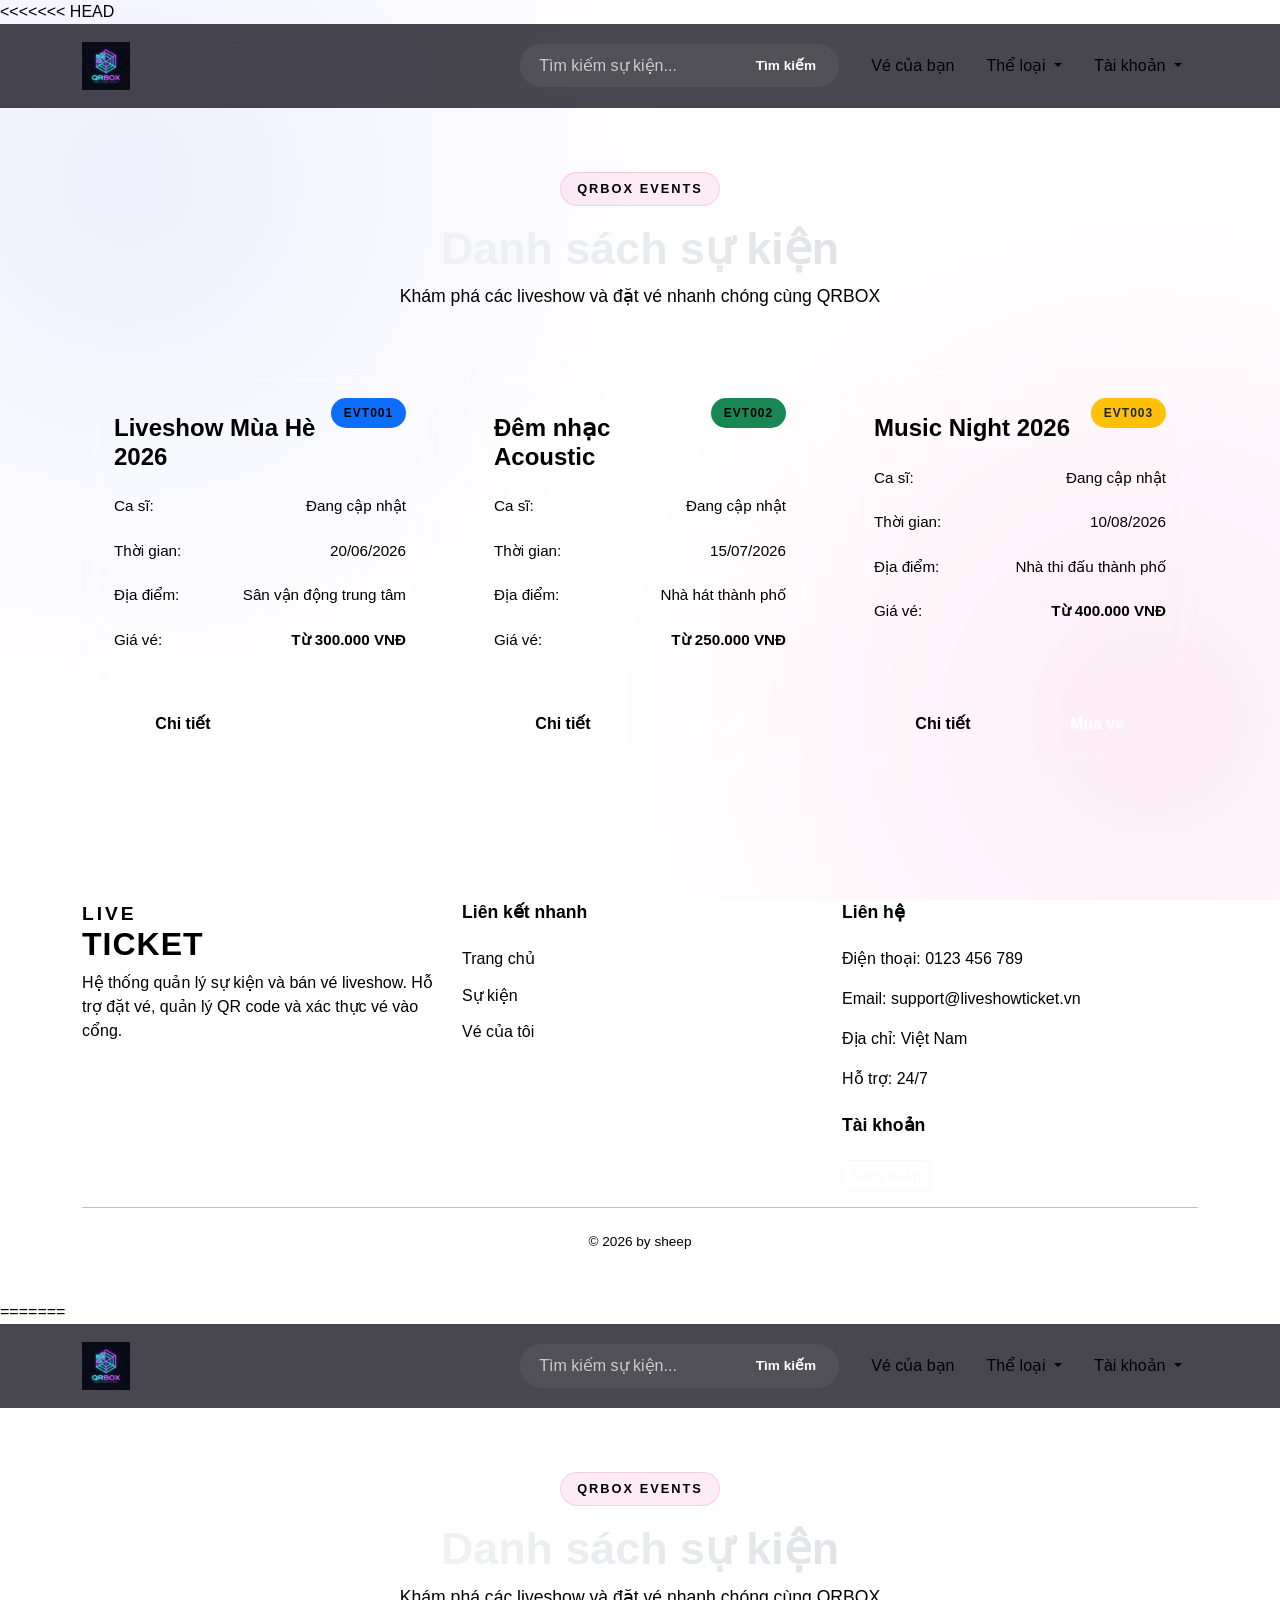
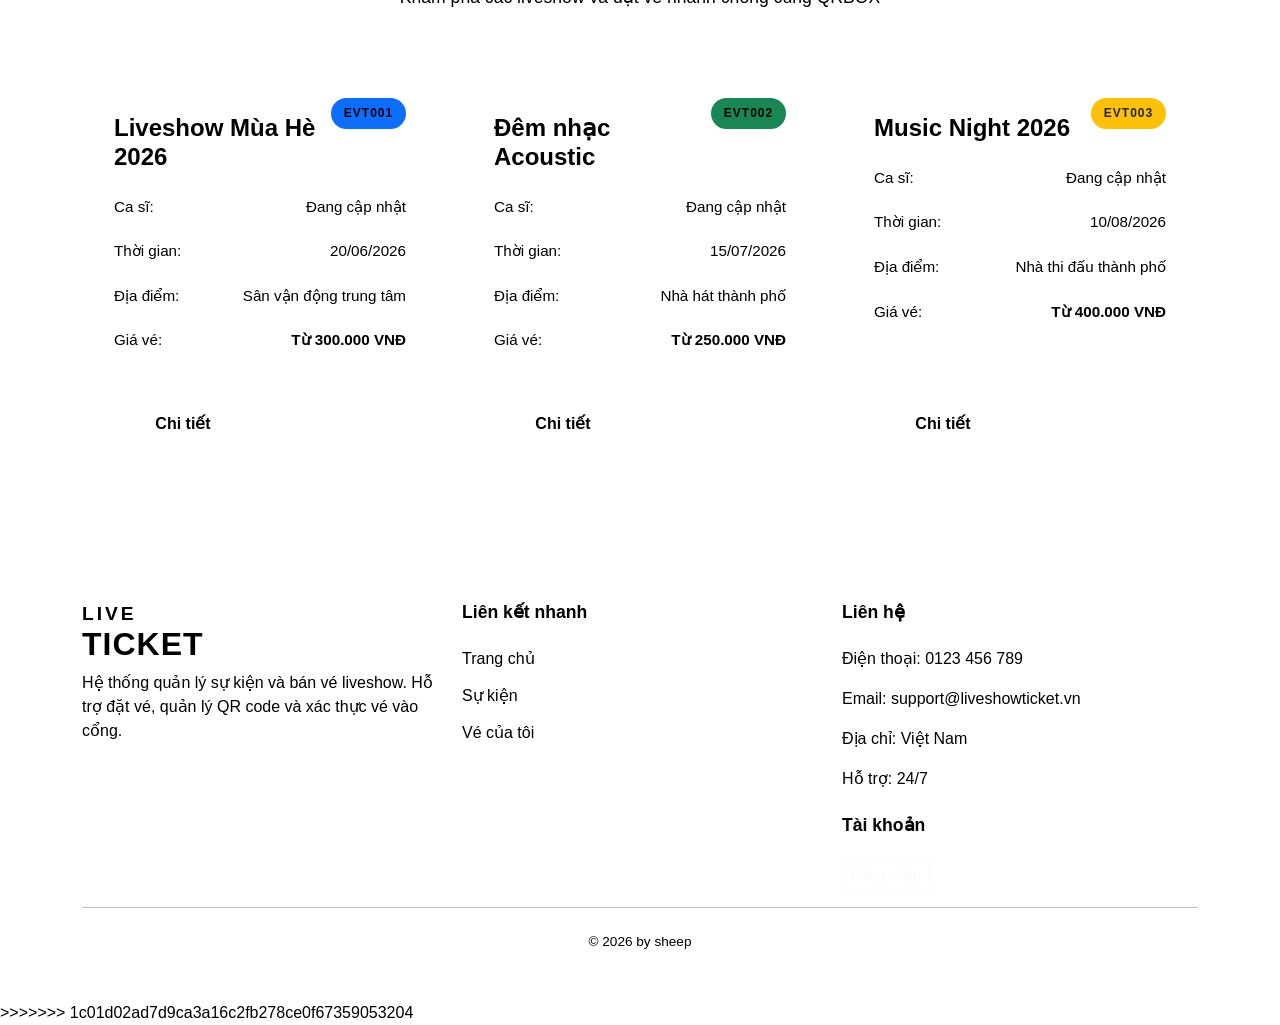
==== commit 6d56d98d: "update(finalllllllllll)" ====
--- a/index.html
+++ b/index.html
@@ -1,3 +1,334 @@
+<<<<<<< HEAD
+<!DOCTYPE html>
+<html lang="vi">
+<head>
+  <meta charset="UTF-8">
+  <meta name="viewport" content="width=device-width, initial-scale=1.0">
+
+  <title>Hệ thống quản lý sự kiện và bán vé Liveshow</title>
+
+  <link rel="stylesheet" href="https://cdn.jsdelivr.net/npm/bootstrap@5.3.3/dist/css/bootstrap.min.css">
+  <link rel="stylesheet" href="style.css">
+</head>
+
+<body>
+  <header id="home" class="site-header">
+    <nav class="navbar navbar-expand-lg navbar-dark site-navbar">
+      <div class="container">
+
+        <a class="navbar-brand d-flex align-items-center gap-2" href="index.html#home">
+          <img src="image/logo_dark.png" alt="QRBOX Logo" width="48">
+          <span class="brand-text">QRBOX</span>
+        </a>
+
+        <button
+          class="navbar-toggler"
+          type="button"
+          data-bs-toggle="collapse"
+          data-bs-target="#navbarMenu"
+          aria-controls="navbarMenu"
+          aria-expanded="false"
+          aria-label="Mở menu"
+        >
+          <span class="navbar-toggler-icon"></span>
+        </button>
+
+        <div class="collapse navbar-collapse" id="navbarMenu">
+
+          <form class="search-form d-flex ms-lg-auto my-3 my-lg-0 me-lg-3" role="search">
+            <input
+              class="form-control"
+              type="search"
+              placeholder="Tìm kiếm sự kiện..."
+              aria-label="Tìm kiếm sự kiện"
+            >
+
+            <button class="btn btn-primary" type="submit">
+              Tìm kiếm
+            </button>
+          </form>
+
+          <ul class="navbar-nav mb-2 mb-lg-0 align-items-lg-center">
+
+            <li class="nav-item">
+              <a class="nav-link" href="my-tickets.html#ticket">
+                Vé của bạn
+              </a>
+            </li>
+
+            <li class="nav-item dropdown">
+              <a
+                class="nav-link dropdown-toggle"
+                href="#"
+                id="categoryDropdown"
+                role="button"
+                data-bs-toggle="dropdown"
+                aria-expanded="false"
+              >
+                Thể loại
+              </a>
+
+              <ul class="dropdown-menu custom-dropdown" aria-labelledby="categoryDropdown">
+                <li>
+                  <a class="dropdown-item filter-category" href="#" data-category="">
+                    Tất cả
+                  </a>
+                </li>
+                <li>
+                  <a class="dropdown-item filter-category" href="#" data-category="Pop">
+                    Pop
+                  </a>
+                </li>
+                <li>
+                  <a class="dropdown-item filter-category" href="#" data-category="Acoustic">
+                    Acoustic
+                  </a>
+                </li>
+                <li>
+                  <a class="dropdown-item filter-category" href="#" data-category="EDM/Hiphop">
+                    EDM/Hiphop
+                  </a>
+                </li>
+              </ul>
+            </li>
+
+            <li class="nav-item dropdown">
+              <a
+                class="nav-link dropdown-toggle"
+                href="#"
+                id="accountDropdown"
+                role="button"
+                data-bs-toggle="dropdown"
+                aria-expanded="false"
+              >
+                Tài khoản
+              </a>
+
+              <ul class="dropdown-menu dropdown-menu-end custom-dropdown" aria-labelledby="accountDropdown">
+                <li>
+                  <a class="dropdown-item" href="login.html">
+                    Đăng nhập
+                  </a>
+                </li>
+
+                <li>
+                  <a class="dropdown-item" href="register.html">
+                    Đăng ký
+                  </a>
+                </li>
+
+                <li>
+                  <hr class="dropdown-divider">
+                </li>
+
+                <li>
+                  <a class="dropdown-item" href="my-tickets.html#ticket">
+                    Vé của bạn
+                  </a>
+                </li>
+
+                <li>
+                  <a class="dropdown-item text-danger" href="logout">
+                    Đăng xuất
+                  </a>
+                </li>
+              </ul>
+            </li>
+
+          </ul>
+        </div>
+
+      </div>
+    </nav>
+  </header>
+  <main class="site-main">
+
+    <section id="events" class="container">
+
+      <div class="section-heading text-center">
+        <span class="section-badge">QRBOX EVENTS</span>
+        <h1>Danh sách sự kiện</h1>
+        <p>
+          Khám phá các liveshow và đặt vé nhanh chóng cùng QRBOX
+        </p>
+      </div>
+
+      <div class="row g-4">
+        <div class="col-12 col-md-6 col-lg-4">
+          <article class="event-card">
+            <div class="event-card-body">
+
+              <span class="event-badge bg-primary">
+                EVT001
+              </span>
+
+              <h2>
+                Liveshow Mùa Hè 2026
+              </h2>
+
+              <ul class="event-info">
+                <li><strong>Ca sĩ:</strong> Đang cập nhật</li>
+                <li><strong>Thời gian:</strong> 20/06/2026</li>
+                <li><strong>Địa điểm:</strong> Sân vận động trung tâm</li>
+                <li>
+                  <strong>Giá vé:</strong>
+                  <span>Từ 300.000 VNĐ</span>
+                </li>
+              </ul>
+
+              <div class="event-actions">
+                <a href="event-details.html?id=1" class="btn btn-outline-primary">
+                  Chi tiết
+                </a>
+
+                <a href="payment-page.html?id=EVT001" class="btn btn-primary">
+                  Mua vé
+                </a>
+              </div>
+
+            </div>
+          </article>
+        </div>
+        <div class="col-12 col-md-6 col-lg-4">
+          <article class="event-card">
+            <div class="event-card-body">
+
+              <span class="event-badge bg-success">
+                EVT002
+              </span>
+
+              <h2>
+                Đêm nhạc Acoustic
+              </h2>
+
+              <ul class="event-info">
+                <li><strong>Ca sĩ:</strong> Đang cập nhật</li>
+                <li><strong>Thời gian:</strong> 15/07/2026</li>
+                <li><strong>Địa điểm:</strong> Nhà hát thành phố</li>
+                <li>
+                  <strong>Giá vé:</strong>
+                  <span>Từ 250.000 VNĐ</span>
+                </li>
+              </ul>
+
+              <div class="event-actions">
+                <a href="event-details.html?id=2" class="btn btn-outline-primary">
+                  Chi tiết
+                </a>
+
+                <a href="payment-page.html?id=EVT002" class="btn btn-primary">
+                  Mua vé
+                </a>
+              </div>
+
+            </div>
+          </article>
+        </div>
+
+        <div class="col-12 col-md-6 col-lg-4">
+          <article class="event-card">
+            <div class="event-card-body">
+
+              <span class="event-badge bg-warning text-dark">
+                EVT003
+              </span>
+
+              <h2>
+                Music Night 2026
+              </h2>
+
+              <ul class="event-info">
+                <li><strong>Ca sĩ:</strong> Đang cập nhật</li>
+                <li><strong>Thời gian:</strong> 10/08/2026</li>
+                <li><strong>Địa điểm:</strong> Nhà thi đấu thành phố</li>
+                <li>
+                  <strong>Giá vé:</strong>
+                  <span>Từ 400.000 VNĐ</span>
+                </li>
+              </ul>
+
+              <div class="event-actions">
+                <a href="event-details.html?id=3" class="btn btn-outline-primary">
+                  Chi tiết
+                </a>
+
+                <a href="payment-page.html?id=EVT003" class="btn btn-primary">
+                  Mua vé
+                </a>
+              </div>
+
+            </div>
+          </article>
+        </div>
+
+      </div>
+    </section>
+
+  </main>
+
+  <footer id="vechungtoi" class="site-footer">
+    <div class="container">
+
+      <div class="row g-4">
+
+        <div class="col-12 col-md-4">
+          <h2>
+            <small>LIVE</small> TICKET
+          </h2>
+
+          <p>
+            Hệ thống quản lý sự kiện và bán vé liveshow.
+            Hỗ trợ đặt vé, quản lý QR code và xác thực vé vào cổng.
+          </p>
+        </div>
+
+        <div class="col-12 col-md-4">
+          <h3>Liên kết nhanh</h3>
+
+          <ul class="footer-links">
+            <li><a href="index.html#home">Trang chủ</a></li>
+            <li><a href="index.html#events">Sự kiện</a></li>
+            <li><a href="my-tickets.html#ticket">Vé của tôi</a></li>
+          </ul>
+        </div>
+
+        <div class="col-12 col-md-4">
+          <h3>Liên hệ</h3>
+
+          <p>Điện thoại: 0123 456 789</p>
+          <p>Email: support@liveshowticket.vn</p>
+          <p>Địa chỉ: Việt Nam</p>
+          <p>Hỗ trợ: 24/7</p>
+
+          <h3 class="mt-4">Tài khoản</h3>
+
+          <div class="d-flex gap-2">
+            <a href="login.html" class="btn btn-outline-light btn-sm">
+              Đăng nhập
+            </a>
+
+            <a href="register.html" class="btn btn-primary btn-sm">
+              Đăng ký
+            </a>
+          </div>
+        </div>
+
+      </div>
+
+      <hr>
+
+      <p class="copyright">
+        &copy; 2026 by sheep
+      </p>
+
+    </div>
+  </footer>
+
+  <script src="https://cdn.jsdelivr.net/npm/bootstrap@5.3.3/dist/js/bootstrap.bundle.min.js"></script>
+  <script src="script.js"></script>
+
+</body>
+=======
 <!DOCTYPE html>
 <html lang="vi">
 <head>
@@ -327,4 +658,5 @@
   <script src="script.js"></script>
 
 </body>
+>>>>>>> 1c01d02ad7d9ca3a16c2fb278ce0f67359053204
 </html>
--- a/style.css
+++ b/style.css
@@ -1,3 +1,1522 @@
+<<<<<<< HEAD
+@import url('https://fonts.googleapis.com/css2?family=Outfit:wght@300;400;500;600;700;800&display=swap');
+
+:root {
+  --bg-primary: #0b0813;
+  --bg-secondary: #130f24;
+  --bg-tertiary: #1b1633;
+  --glass-bg: rgba(20, 15, 38, 0.6);
+  --glass-border: rgba(255, 255, 255, 0.08);
+
+  --primary-color: #6366f1;
+  --primary-glow: rgba(99, 102, 241, 0.4);
+  --secondary-color: #ec4899;
+  --secondary-glow: rgba(236, 72, 153, 0.4);
+  --accent-color: #06b6d4;
+  --accent-glow: rgba(6, 182, 212, 0.4);
+
+  --text-main: #f3f4f6;
+  --text-muted: #9ca3af;
+  --text-dark: #1f2937;
+
+  --success-color: #10b981;
+  --warning-color: #f59e0b;
+  --danger-color: #ef4444;
+}
+
+.text-muted {
+  color: var(--text-muted) !important;
+}
+
+
+body {
+  background-color: var(--bg-primary);
+  background-image:
+    radial-gradient(circle at 10% 20%, rgba(99, 102, 241, 0.1) 0%, transparent 40%),
+    radial-gradient(circle at 90% 80%, rgba(236, 72, 153, 0.1) 0%, transparent 40%);
+  background-attachment: fixed;
+  color: var(--text-main);
+  font-family: 'Outfit', -apple-system, BlinkMacSystemFont, "Segoe UI", Roboto, sans-serif;
+  min-height: 100vh;
+  display: flex;
+  flex-direction: column;
+}
+
+main.site-main {
+  flex: 1 0 auto;
+  padding: 4rem 0;
+}
+
+a {
+  color: var(--primary-color);
+  text-decoration: none;
+  transition: all 0.2s ease;
+}
+
+a:hover {
+  color: var(--secondary-color);
+}
+
+
+.site-navbar {
+  position: relative;
+  z-index: 1050;
+  background: rgba(11, 8, 19, 0.75) !important;
+  backdrop-filter: blur(15px);
+  -webkit-backdrop-filter: blur(15px);
+  border-bottom: 1px solid var(--glass-border);
+  padding: 0.8rem 0;
+  transition: all 0.3s ease;
+}
+
+.brand-text {
+  font-weight: 800;
+  letter-spacing: 2px;
+  background: linear-gradient(135deg, var(--primary-color), var(--secondary-color));
+  -webkit-background-clip: text;
+  background-clip: text;
+  -webkit-text-fill-color: transparent;
+  font-size: 1.5rem;
+}
+
+.nav-link {
+  font-weight: 500;
+  color: var(--text-muted) !important;
+  padding: 0.5rem 1rem !important;
+  border-radius: 8px;
+  transition: all 0.3s ease;
+}
+
+.nav-link:hover,
+.nav-link.active {
+  color: var(--text-main) !important;
+  background: rgba(255, 255, 255, 0.05);
+}
+
+.search-form {
+  position: relative;
+}
+
+.search-form .form-control {
+  background: rgba(255, 255, 255, 0.06);
+  border: 1px solid var(--glass-border);
+  color: var(--text-main);
+  border-radius: 30px;
+  padding: 0.6rem 1.2rem;
+  padding-right: 100px;
+  transition: all 0.3s ease;
+}
+
+.search-form .form-control:focus {
+  background: rgba(255, 255, 255, 0.1);
+  border-color: var(--primary-color);
+  box-shadow: 0 0 15px var(--primary-glow);
+  color: var(--text-main);
+}
+
+.search-form .form-control::placeholder {
+  color: rgba(255, 255, 255, 0.7);
+  opacity: 1;
+}
+
+.search-form .btn {
+  position: absolute;
+  right: 4px;
+  top: 4px;
+  bottom: 4px;
+  border-radius: 25px;
+  padding: 0 1.2rem;
+  font-size: 0.85rem;
+  font-weight: 600;
+}
+
+.custom-dropdown {
+  background: var(--bg-secondary) !important;
+  border: 1px solid var(--glass-border) !important;
+  border-radius: 12px !important;
+  box-shadow: 0 10px 30px rgba(0, 0, 0, 0.5) !important;
+  overflow: hidden;
+  padding: 0.5rem 0;
+}
+
+.custom-dropdown .dropdown-item {
+  color: var(--text-muted) !important;
+  padding: 0.6rem 1.5rem;
+  font-weight: 500;
+  transition: all 0.2s ease;
+}
+
+.custom-dropdown .dropdown-item:hover,
+.custom-dropdown .dropdown-item.active {
+  background: rgba(99, 102, 241, 0.15) !important;
+  color: var(--text-main) !important;
+}
+
+.custom-dropdown .dropdown-divider {
+  border-color: var(--glass-border) !important;
+}
+
+
+.site-footer {
+  background-color: var(--bg-secondary);
+  border-top: 1px solid var(--glass-border);
+  padding: 4rem 0 2rem 0;
+  color: var(--text-muted);
+}
+
+.site-footer h2 {
+  font-weight: 800;
+  color: var(--text-main);
+  letter-spacing: 1px;
+}
+
+.site-footer h2 small {
+  font-size: 0.6em;
+  color: var(--secondary-color);
+  display: block;
+  font-weight: 700;
+  letter-spacing: 3px;
+}
+
+.site-footer h3 {
+  font-size: 1.1rem;
+  font-weight: 600;
+  color: var(--text-main);
+  margin-bottom: 1.5rem;
+}
+
+.footer-links {
+  list-style: none;
+  padding: 0;
+}
+
+.footer-links li {
+  margin-bottom: 0.8rem;
+}
+
+.footer-links a {
+  color: var(--text-muted);
+  transition: all 0.2s ease;
+}
+
+.footer-links a:hover {
+  color: var(--primary-color);
+  padding-left: 5px;
+}
+
+.copyright {
+  text-align: center;
+  font-size: 0.85rem;
+  margin-top: 1.5rem;
+  color: var(--text-muted);
+}
+
+
+.btn-primary {
+  background: linear-gradient(135deg, var(--primary-color), #4f46e5);
+  border: none;
+  font-weight: 600;
+  box-shadow: 0 4px 15px var(--primary-glow);
+  transition: all 0.3s ease;
+}
+
+.btn-primary:hover,
+.btn-primary:focus {
+  background: linear-gradient(135deg, #4f46e5, #4338ca);
+  transform: translateY(-2px);
+  box-shadow: 0 6px 20px rgba(99, 102, 241, 0.6);
+}
+
+.btn-primary:active {
+  transform: translateY(1px);
+}
+
+.btn-outline-primary {
+  border: 1px solid var(--primary-color);
+  color: var(--primary-color);
+  background: transparent;
+  font-weight: 600;
+  transition: all 0.3s ease;
+}
+
+.btn-outline-primary:hover,
+.btn-outline-primary:focus {
+  background: var(--primary-color);
+  color: #fff;
+  box-shadow: 0 4px 15px var(--primary-glow);
+  transform: translateY(-2px);
+}
+
+
+.section-heading {
+  margin-bottom: 3.5rem;
+}
+
+.section-badge {
+  background: rgba(236, 72, 153, 0.1);
+  color: var(--secondary-color);
+  padding: 0.4rem 1rem;
+  border-radius: 20px;
+  font-size: 0.8rem;
+  font-weight: 700;
+  letter-spacing: 2px;
+  border: 1px solid rgba(236, 72, 153, 0.2);
+  display: inline-block;
+  margin-bottom: 1rem;
+}
+
+.section-heading h1 {
+  font-size: 2.8rem;
+  font-weight: 800;
+  background: linear-gradient(to right, #ffffff, #d1d5db);
+  -webkit-background-clip: text;
+  background-clip: text;
+  -webkit-text-fill-color: transparent;
+}
+
+.section-heading p {
+  color: var(--text-muted);
+  font-size: 1.1rem;
+  max-width: 600px;
+  margin: 0 auto;
+}
+
+
+.event-card {
+  background: var(--glass-bg);
+  backdrop-filter: blur(10px);
+  -webkit-backdrop-filter: blur(10px);
+  border: 1px solid var(--glass-border);
+  border-radius: 20px;
+  overflow: hidden;
+  transition: all 0.4s cubic-bezier(0.165, 0.84, 0.44, 1);
+  height: 100%;
+}
+
+.event-card:hover {
+  transform: translateY(-8px);
+  border-color: rgba(99, 102, 241, 0.3);
+  box-shadow: 0 15px 35px rgba(99, 102, 241, 0.15), 0 0 1px rgba(99, 102, 241, 0.5);
+}
+
+.event-card-body {
+  padding: 2rem;
+  position: relative;
+  display: flex;
+  flex-direction: column;
+  height: 100%;
+}
+
+.event-badge {
+  position: absolute;
+  top: 2rem;
+  right: 2rem;
+  font-weight: 700;
+  font-size: 0.75rem;
+  padding: 0.4rem 0.8rem;
+  border-radius: 30px;
+  letter-spacing: 1px;
+}
+
+.event-card h2 {
+  font-size: 1.5rem;
+  font-weight: 700;
+  margin-top: 1rem;
+  margin-bottom: 1.5rem;
+  color: var(--text-main);
+  padding-right: 5rem;
+}
+
+.event-info {
+  list-style: none;
+  padding: 0;
+  margin-bottom: 2rem;
+  flex-grow: 1;
+}
+
+.event-info li {
+  margin-bottom: 0.8rem;
+  font-size: 0.95rem;
+  display: flex;
+  justify-content: space-between;
+  border-bottom: 1px dashed rgba(255, 255, 255, 0.05);
+  padding-bottom: 0.5rem;
+}
+
+.event-info li strong {
+  color: var(--text-muted);
+  font-weight: 500;
+}
+
+.event-info li span {
+  color: var(--accent-color);
+  font-weight: 700;
+}
+
+.event-actions {
+  display: flex;
+  gap: 1rem;
+}
+
+.event-actions .btn {
+  flex: 1;
+}
+
+
+.event-detail-hero {
+  position: relative;
+  border-radius: 24px;
+  overflow: hidden;
+  margin-bottom: 3rem;
+  border: 1px solid var(--glass-border);
+  box-shadow: 0 20px 40px rgba(0, 0, 0, 0.4);
+}
+
+.event-detail-banner {
+  height: 380px;
+  width: 100%;
+  object-fit: cover;
+  filter: brightness(0.4) contrast(1.1);
+}
+
+.event-detail-overlay {
+  position: absolute;
+  bottom: 0;
+  left: 0;
+  right: 0;
+  padding: 3rem;
+  background: linear-gradient(to top, rgba(11, 8, 19, 0.95) 20%, transparent);
+}
+
+.event-detail-header h1 {
+  font-size: 3rem;
+  font-weight: 800;
+  margin-bottom: 1rem;
+  text-shadow: 0 2px 10px rgba(0, 0, 0, 0.5);
+}
+
+.event-detail-meta {
+  display: flex;
+  flex-wrap: wrap;
+  gap: 1.5rem;
+  margin-bottom: 1rem;
+}
+
+.meta-item {
+  display: flex;
+  align-items: center;
+  gap: 0.5rem;
+  background: rgba(255, 255, 255, 0.08);
+  padding: 0.4rem 1rem;
+  border-radius: 30px;
+  font-size: 0.9rem;
+  border: 1px solid rgba(255, 255, 255, 0.05);
+}
+
+.event-detail-grid {
+  display: flex;
+  flex-direction: column;
+  gap: 2.5rem;
+}
+
+.detail-card {
+  background: var(--glass-bg);
+  backdrop-filter: blur(10px);
+  -webkit-backdrop-filter: blur(10px);
+  border: 1px solid var(--glass-border);
+  border-radius: 20px;
+  padding: 2.5rem;
+}
+
+.detail-card h3 {
+  font-size: 1.5rem;
+  font-weight: 700;
+  margin-bottom: 1.5rem;
+  border-bottom: 2px solid var(--primary-color);
+  padding-bottom: 0.5rem;
+  display: inline-block;
+}
+
+.ticket-options-container {
+  display: grid;
+  grid-template-columns: repeat(auto-fit, minmax(280px, 1fr));
+  gap: 1.5rem;
+  margin-top: 1rem;
+}
+
+.ticket-option-card {
+  background: rgba(255, 255, 255, 0.02);
+  border: 1px solid rgba(255, 255, 255, 0.06);
+  border-radius: 16px;
+  padding: 1.8rem;
+  text-align: center;
+  transition: all 0.3s ease;
+  position: relative;
+  overflow: hidden;
+}
+
+.ticket-option-card:hover {
+  background: rgba(255, 255, 255, 0.04);
+  border-color: var(--primary-color);
+  transform: translateY(-5px);
+}
+
+.ticket-option-card.vip {
+  border-color: rgba(99, 102, 241, 0.3);
+}
+
+.ticket-option-card.vvip {
+  border-color: rgba(236, 72, 153, 0.4);
+}
+
+.ticket-option-card.vvip::before {
+  content: 'BEST VALUE';
+  position: absolute;
+  top: 15px;
+  right: -30px;
+  background: var(--secondary-color);
+  color: white;
+  font-size: 0.65rem;
+  font-weight: 700;
+  padding: 0.2rem 2.5rem;
+  transform: rotate(45deg);
+}
+
+.ticket-option-title {
+  font-size: 1.3rem;
+  font-weight: 700;
+  margin-bottom: 0.5rem;
+}
+
+.ticket-option-price {
+  font-size: 1.8rem;
+  font-weight: 800;
+  color: var(--accent-color);
+  margin-bottom: 1rem;
+}
+
+.ticket-option-desc {
+  color: var(--text-muted);
+  font-size: 0.85rem;
+  margin-bottom: 1.5rem;
+}
+
+.ticket-option-avail {
+  font-size: 0.9rem;
+  font-weight: 600;
+  margin-bottom: 1rem;
+}
+
+
+.payment-grid {
+  display: grid;
+  grid-template-columns: 2fr 1fr;
+  gap: 2rem;
+  align-items: start;
+}
+
+@media (max-width: 991.98px) {
+  .payment-grid {
+    grid-template-columns: 1fr;
+  }
+}
+
+.payment-form-card {
+  background: var(--glass-bg);
+  backdrop-filter: blur(10px);
+  -webkit-backdrop-filter: blur(10px);
+  border: 1px solid var(--glass-border);
+  border-radius: 20px;
+  padding: 2.5rem;
+}
+
+.payment-summary-card {
+  background: rgba(20, 15, 38, 0.8);
+  backdrop-filter: blur(10px);
+  -webkit-backdrop-filter: blur(10px);
+  border: 1px solid var(--primary-color);
+  border-radius: 20px;
+  padding: 2rem;
+  position: sticky;
+  top: 100px;
+}
+
+.payment-summary-card h3 {
+  font-size: 1.3rem;
+  font-weight: 700;
+  margin-bottom: 1.5rem;
+  border-bottom: 1px solid rgba(255, 255, 255, 0.1);
+  padding-bottom: 0.8rem;
+}
+
+.summary-row {
+  display: flex;
+  justify-content: space-between;
+  margin-bottom: 1rem;
+  font-size: 0.95rem;
+}
+
+.summary-row.total {
+  font-size: 1.25rem;
+  font-weight: 800;
+  border-top: 1px solid rgba(255, 255, 255, 0.1);
+  padding-top: 1rem;
+  margin-top: 1rem;
+  color: var(--secondary-color);
+}
+
+.form-section-title {
+  font-size: 1.2rem;
+  font-weight: 600;
+  margin-bottom: 1.5rem;
+  color: var(--text-main);
+  display: flex;
+  align-items: center;
+  gap: 0.5rem;
+}
+
+.form-section-title span {
+  display: flex;
+  align-items: center;
+  justify-content: center;
+  width: 28px;
+  height: 28px;
+  background: var(--primary-color);
+  border-radius: 50%;
+  font-size: 0.85rem;
+  font-weight: 700;
+}
+
+.form-group-row {
+  display: grid;
+  grid-template-columns: 1fr 1fr;
+  gap: 1rem;
+}
+
+@media (max-width: 575.98px) {
+  .form-group-row {
+    grid-template-columns: 1fr;
+  }
+}
+
+.payment-methods {
+  display: flex;
+  flex-direction: column;
+  gap: 0.8rem;
+  margin-bottom: 1.5rem;
+}
+
+.method-label {
+  display: flex;
+  align-items: center;
+  gap: 1rem;
+  background: rgba(255, 255, 255, 0.03);
+  border: 1px solid rgba(255, 255, 255, 0.08);
+  border-radius: 12px;
+  padding: 1rem;
+  cursor: pointer;
+  transition: all 0.2s ease;
+}
+
+.method-label:hover {
+  background: rgba(255, 255, 255, 0.06);
+  border-color: var(--primary-color);
+}
+
+.method-label input {
+  width: 18px;
+  height: 18px;
+  accent-color: var(--primary-color);
+}
+
+.method-details {
+  font-size: 0.85rem;
+  color: var(--text-muted);
+}
+
+.qr-payment-box {
+  display: flex;
+  flex-direction: column;
+  align-items: center;
+  background: #fff;
+  border-radius: 16px;
+  padding: 1.5rem;
+  margin: 1rem 0;
+  width: 100%;
+  max-width: 260px;
+  margin-left: auto;
+  margin-right: auto;
+}
+
+.qr-payment-box img {
+  width: 180px;
+  height: 180px;
+  object-fit: contain;
+}
+
+.qr-payment-box p {
+  color: var(--text-dark);
+  font-weight: 700;
+  margin-top: 0.8rem;
+  margin-bottom: 0;
+  font-size: 0.85rem;
+  text-align: center;
+}
+
+
+label {
+  display: block;
+  margin-bottom: 1.2rem;
+  width: 100%;
+}
+
+label>span:first-child,
+label strong {
+  display: block;
+  margin-bottom: 0.5rem;
+  font-weight: 500;
+  font-size: 0.9rem;
+  color: var(--text-muted);
+}
+
+input[type="text"],
+input[type="email"],
+input[type="tel"],
+input[type="password"],
+input[type="url"],
+select,
+textarea {
+  width: 100%;
+  background: rgba(255, 255, 255, 0.04);
+  border: 1px solid rgba(255, 255, 255, 0.1);
+  color: var(--text-main);
+  padding: 0.75rem 1rem;
+  border-radius: 10px;
+  transition: all 0.3s ease;
+  font-family: inherit;
+}
+
+input:focus,
+select:focus,
+textarea:focus {
+  outline: none;
+  background: rgba(255, 255, 255, 0.08);
+  border-color: var(--primary-color);
+  box-shadow: 0 0 10px var(--primary-glow);
+}
+
+input::placeholder {
+  color: rgba(255, 255, 255, 0.25);
+}
+
+select option {
+  background-color: var(--bg-secondary);
+  color: var(--text-main);
+}
+
+input[type="number"] {
+  width: 100px;
+  background: rgba(255, 255, 255, 0.04);
+  border: 1px solid rgba(255, 255, 255, 0.1);
+  color: var(--text-main);
+  padding: 0.5rem;
+  border-radius: 8px;
+  text-align: center;
+  font-weight: 600;
+}
+
+input[type="number"]:focus {
+  outline: none;
+  border-color: var(--primary-color);
+}
+
+
+.auth-card {
+  max-width: 480px;
+  margin: 0 auto;
+  background: var(--glass-bg);
+  backdrop-filter: blur(15px);
+  -webkit-backdrop-filter: blur(15px);
+  border: 1px solid var(--glass-border);
+  border-radius: 24px;
+  padding: 3rem 2.5rem;
+  box-shadow: 0 20px 50px rgba(0, 0, 0, 0.3);
+}
+
+.auth-card-lg {
+  max-width: 600px;
+}
+
+.auth-card form {
+  margin-bottom: 2rem;
+}
+
+.remember-row {
+  display: flex;
+  align-items: center;
+  gap: 0.6rem;
+  cursor: pointer;
+  margin-bottom: 1.5rem;
+}
+
+.remember-row input {
+  width: 18px;
+  height: 18px;
+  accent-color: var(--primary-color);
+}
+
+.remember-row span {
+  font-size: 0.9rem;
+  color: var(--text-muted);
+}
+
+.auth-actions {
+  display: flex;
+  gap: 1rem;
+  margin-top: 2rem;
+}
+
+.auth-actions .btn {
+  flex: 1;
+  padding: 0.75rem;
+}
+
+.auth-links {
+  text-align: center;
+  border-top: 1px solid rgba(255, 255, 255, 0.08);
+  padding-top: 1.5rem;
+  font-size: 0.9rem;
+}
+
+.auth-links p {
+  margin-bottom: 0.5rem;
+}
+
+
+.ticket-card {
+  background: radial-gradient(circle at 10% 50%, transparent 12px, var(--glass-bg) 13px),
+    radial-gradient(circle at 90% 50%, transparent 12px, var(--glass-bg) 13px);
+  background-size: 100% 100%;
+  backdrop-filter: blur(12px);
+  -webkit-backdrop-filter: blur(12px);
+  border: 1px solid var(--glass-border);
+  border-radius: 16px;
+  padding: 2rem;
+  position: relative;
+  overflow: hidden;
+  height: 100%;
+  display: flex;
+  flex-direction: column;
+}
+
+.ticket-card::before {
+  content: '';
+  position: absolute;
+  top: 50%;
+  left: 12px;
+  right: 12px;
+  border-top: 1.5px dashed rgba(255, 255, 255, 0.15);
+  height: 0;
+  transform: translateY(-50%);
+}
+
+.ticket-card-header {
+  display: flex;
+  justify-content: space-between;
+  align-items: center;
+  margin-bottom: 1.5rem;
+}
+
+.ticket-status {
+  font-size: 0.8rem;
+  font-weight: 700;
+  padding: 0.25rem 0.75rem;
+  border-radius: 30px;
+}
+
+.status-unused {
+  background: rgba(16, 185, 129, 0.15);
+  color: var(--success-color);
+  border: 1px solid rgba(16, 185, 129, 0.3);
+}
+
+.status-used {
+  background: rgba(239, 68, 68, 0.15);
+  color: var(--danger-color);
+  border: 1px solid rgba(239, 68, 68, 0.3);
+}
+
+.ticket-card h2 {
+  font-size: 1.35rem;
+  font-weight: 700;
+  margin-bottom: 1rem;
+}
+
+.ticket-info {
+  list-style: none;
+  padding: 0;
+  margin-bottom: 2rem;
+  font-size: 0.85rem;
+}
+
+.ticket-info li {
+  margin-bottom: 0.5rem;
+  display: flex;
+  justify-content: space-between;
+}
+
+.ticket-info li strong {
+  color: var(--text-muted);
+}
+
+.ticket-card h3 {
+  font-size: 0.9rem;
+  font-weight: 600;
+  color: var(--text-muted);
+  text-align: center;
+  margin-top: auto;
+  margin-bottom: 0.8rem;
+}
+
+.ticket-qr {
+  display: flex;
+  justify-content: center;
+  align-items: center;
+  margin-bottom: 1.5rem;
+}
+
+.qr-box {
+  background: #fff;
+  border-radius: 12px;
+  padding: 0.8rem;
+  text-align: center;
+  font-family: monospace;
+  font-size: 0.65rem;
+  line-height: 1.2;
+  color: #000;
+  width: auto;
+  display: inline-block;
+  margin: 0 auto;
+}
+
+.qr-canvas-container {
+  background: #fff;
+  padding: 8px;
+  border-radius: 8px;
+}
+
+.ticket-actions {
+  display: flex;
+  gap: 0.8rem;
+}
+
+.ticket-actions .btn {
+  flex: 1;
+}
+
+
+.checkin-card {
+  background: var(--glass-bg);
+  backdrop-filter: blur(10px);
+  border: 1px solid var(--glass-border);
+  border-radius: 20px;
+  padding: 2rem;
+  height: 100%;
+}
+
+.checkin-card h2 {
+  font-size: 1.4rem;
+  font-weight: 700;
+  margin-bottom: 1.5rem;
+  color: var(--text-main);
+}
+
+.scanner-box {
+  background: rgba(0, 0, 0, 0.4);
+  border: 2px dashed var(--primary-color);
+  border-radius: 12px;
+  height: 250px;
+  display: flex;
+  flex-direction: column;
+  justify-content: center;
+  align-items: center;
+  margin-bottom: 1.5rem;
+  position: relative;
+  overflow: hidden;
+}
+
+.scanner-box p {
+  margin: 0;
+  color: var(--text-muted);
+  font-size: 0.9rem;
+}
+
+.scanner-laser {
+  position: absolute;
+  top: 0;
+  left: 0;
+  width: 100%;
+  height: 3px;
+  background: var(--secondary-color);
+  box-shadow: 0 0 10px var(--secondary-glow);
+  animation: scanning 2s linear infinite;
+  display: none;
+}
+
+@keyframes scanning {
+  0% {
+    top: 0%;
+  }
+
+  50% {
+    top: 100%;
+  }
+
+  100% {
+    top: 0%;
+  }
+}
+
+.scanner-sim-select {
+  width: 100%;
+  max-width: 280px;
+  margin-top: 1rem;
+  display: none;
+}
+
+
+.page-section {
+  margin-top: 5rem;
+}
+
+.history-card {
+  background: var(--glass-bg);
+  backdrop-filter: blur(10px);
+  border: 1px solid var(--glass-border);
+  border-radius: 20px;
+  overflow: hidden;
+}
+
+.history-table {
+  width: 100%;
+  border-collapse: collapse;
+  text-align: left;
+}
+
+.history-table th,
+.history-table td {
+  padding: 1.2rem 1.5rem;
+  font-size: 0.95rem;
+}
+
+.history-table th {
+  background: rgba(255, 255, 255, 0.03);
+  color: var(--text-main);
+  font-weight: 600;
+  border-bottom: 1px solid rgba(255, 255, 255, 0.08);
+}
+
+.history-table td {
+  color: var(--text-muted);
+  border-bottom: 1px solid rgba(255, 255, 255, 0.04);
+}
+
+.history-table tr:last-child td {
+  border-bottom: none;
+}
+
+.history-table tr:hover td {
+  background: rgba(255, 255, 255, 0.02);
+  color: var(--text-main);
+}
+
+
+.error-feedback {
+  color: var(--danger-color);
+  font-size: 0.8rem;
+  font-weight: 500;
+  margin-top: 0.3rem;
+  display: none;
+}
+
+.is-invalid {
+  border-color: var(--danger-color) !important;
+  box-shadow: 0 0 8px rgba(239, 68, 68, 0.25) !important;
+}
+
+
+.toast-container-custom {
+  position: fixed;
+  bottom: 2rem;
+  right: 2rem;
+  z-index: 1050;
+  display: flex;
+  flex-direction: column;
+  gap: 0.5rem;
+}
+
+.toast-custom {
+  background: rgba(19, 15, 36, 0.95);
+  backdrop-filter: blur(10px);
+  border: 1px solid var(--glass-border);
+  border-radius: 12px;
+  padding: 1rem 1.5rem;
+  color: var(--text-main);
+  box-shadow: 0 10px 25px rgba(0, 0, 0, 0.4);
+  display: flex;
+  align-items: center;
+  gap: 0.8rem;
+  min-width: 300px;
+  animation: slideInCustom 0.3s cubic-bezier(0.175, 0.885, 0.32, 1.275);
+}
+
+.toast-custom.success {
+  border-left: 4px solid var(--success-color);
+}
+
+.toast-custom.warning {
+  border-left: 4px solid var(--warning-color);
+}
+
+.toast-custom.danger {
+  border-left: 4px solid var(--danger-color);
+}
+
+.toast-custom.info {
+  border-left: 4px solid var(--primary-color);
+}
+
+@keyframes slideInCustom {
+  from {
+    transform: translateX(100%);
+    opacity: 0;
+  }
+
+  to {
+    transform: translateX(0);
+    opacity: 1;
+  }
+}
+
+
+.admin-access-card {
+  max-width: 580px;
+  margin: 3rem auto;
+  background: var(--glass-bg);
+  backdrop-filter: blur(15px);
+  -webkit-backdrop-filter: blur(15px);
+  border: 1px solid var(--danger-color);
+  border-radius: 24px;
+  padding: 3.5rem 3rem;
+  text-align: center;
+  box-shadow: 0 20px 50px rgba(239, 68, 68, 0.1);
+}
+
+.admin-access-card h2 {
+  font-weight: 800;
+  margin-top: 1.5rem;
+  margin-bottom: 1rem;
+  color: var(--text-main);
+}
+
+.admin-access-card p {
+  color: var(--text-muted);
+  font-size: 1.05rem;
+  margin-bottom: 2rem;
+}
+
+.admin-actions {
+  display: flex;
+  justify-content: center;
+  gap: 1rem;
+}
+
+.admin-dashboard-grid {
+  display: grid;
+  grid-template-columns: repeat(auto-fit, minmax(300px, 1fr));
+  gap: 1.5rem;
+  margin-bottom: 2.5rem;
+}
+
+.admin-card {
+  background: var(--glass-bg);
+  backdrop-filter: blur(12px);
+  -webkit-backdrop-filter: blur(12px);
+  border: 1px solid var(--glass-border);
+  border-radius: 20px;
+  padding: 2rem;
+  box-shadow: 0 10px 30px rgba(0, 0, 0, 0.2);
+}
+
+.admin-card h2 {
+  font-size: 1.3rem;
+  font-weight: 700;
+  margin-bottom: 1.5rem;
+  border-bottom: 1px solid rgba(255, 255, 255, 0.1);
+  padding-bottom: 0.8rem;
+  color: var(--text-main);
+}
+
+.admin-info-list {
+  list-style: none;
+  padding: 0;
+  margin: 0;
+}
+
+.admin-info-list li {
+  display: flex;
+  justify-content: space-between;
+  align-items: center;
+  margin-bottom: 0.8rem;
+  border-bottom: 1px dashed rgba(255, 255, 255, 0.05);
+  padding-bottom: 0.6rem;
+  font-size: 0.95rem;
+}
+
+.admin-info-list li:last-child {
+  border-bottom: none;
+  padding-bottom: 0;
+  margin-bottom: 0;
+}
+
+.admin-info-list li strong {
+  color: var(--text-muted);
+  font-weight: 500;
+}
+
+.admin-stats-grid {
+  display: grid;
+  grid-template-columns: repeat(3, 1fr);
+  gap: 1rem;
+  text-align: center;
+}
+
+.admin-stat-item {
+  display: flex;
+  flex-direction: column;
+  align-items: center;
+  justify-content: center;
+  background: rgba(255, 255, 255, 0.02);
+  border: 1px solid rgba(255, 255, 255, 0.05);
+  border-radius: 12px;
+  padding: 1rem 0.5rem;
+  transition: all 0.2s ease;
+}
+
+.admin-stat-item:hover {
+  background: rgba(255, 255, 255, 0.04);
+  border-color: var(--primary-color);
+}
+
+.admin-stat-item span {
+  font-size: 2rem;
+  font-weight: 800;
+  background: linear-gradient(135deg, var(--accent-color), var(--primary-color));
+  -webkit-background-clip: text;
+  background-clip: text;
+  -webkit-text-fill-color: transparent;
+}
+
+.admin-stat-item:nth-child(2) span {
+  background: linear-gradient(135deg, var(--success-color), var(--accent-color));
+  -webkit-background-clip: text;
+  background-clip: text;
+  -webkit-text-fill-color: transparent;
+}
+
+.admin-stat-item:nth-child(3) span {
+  background: linear-gradient(135deg, var(--warning-color), var(--secondary-color));
+  -webkit-background-clip: text;
+  background-clip: text;
+  -webkit-text-fill-color: transparent;
+}
+
+.admin-stat-item small {
+  color: var(--text-muted);
+  font-size: 0.8rem;
+  margin-top: 0.3rem;
+  font-weight: 500;
+}
+
+.admin-muted {
+  color: var(--text-muted);
+  font-size: 0.9rem;
+  margin-bottom: 1.5rem;
+}
+
+.admin-scanner-box {
+  background: rgba(0, 0, 0, 0.4);
+  border: 2px dashed var(--primary-color);
+  border-radius: 16px;
+  height: 220px;
+  display: flex;
+  flex-direction: column;
+  justify-content: center;
+  align-items: center;
+  margin-bottom: 1.5rem;
+  position: relative;
+  overflow: hidden;
+}
+
+.admin-scanner-box p {
+  margin: 0;
+  color: var(--text-muted);
+  font-size: 0.9rem;
+  font-weight: 500;
+}
+
+.demo-scan-area {
+  margin-top: 1.5rem;
+  padding-top: 1rem;
+  border-top: 1px solid rgba(255, 255, 255, 0.08);
+}
+
+.demo-scan-area p {
+  color: var(--text-muted);
+  font-size: 0.85rem;
+  margin-bottom: 0.6rem;
+  font-weight: 600;
+}
+
+.demo-ticket-btn {
+  margin-right: 0.5rem;
+  margin-bottom: 0.5rem;
+  font-size: 0.8rem !important;
+  font-weight: 600 !important;
+}
+
+.checkin-result-box {
+  padding: 1.5rem;
+  border-radius: 12px;
+  background: rgba(255, 255, 255, 0.02);
+  border: 1px dashed rgba(255, 255, 255, 0.1);
+  min-height: 80px;
+  display: flex;
+  align-items: center;
+  justify-content: center;
+  text-align: center;
+  transition: all 0.3s ease;
+}
+
+.checkin-result-box.success {
+  background: rgba(16, 185, 129, 0.08);
+  border: 1px solid rgba(16, 185, 129, 0.3);
+  color: var(--success-color);
+  display: block;
+  text-align: start;
+}
+
+.checkin-result-box.warning {
+  background: rgba(245, 158, 11, 0.08);
+  border: 1px solid rgba(245, 158, 11, 0.3);
+  color: var(--warning-color);
+  display: block;
+  text-align: start;
+}
+
+.checkin-result-box.danger {
+  background: rgba(239, 68, 68, 0.08);
+  border: 1px solid rgba(239, 68, 68, 0.3);
+  color: var(--danger-color);
+  display: block;
+  text-align: start;
+}
+
+.checkin-result-box p {
+  margin-bottom: 0;
+}
+
+.checkin-result-title {
+  font-size: 1.1rem;
+  font-weight: 700;
+  margin-bottom: 0.5rem !important;
+}
+
+.checkin-result-details {
+  font-size: 0.9rem;
+  color: var(--text-main);
+  line-height: 1.6;
+}
+
+.checkin-result-details strong {
+  color: var(--text-muted);
+}
+
+.page-section-sm {
+  margin-top: 2rem;
+}
+
+
+.seat-selection-section {
+  background: rgba(255, 255, 255, 0.02);
+  border: 1px solid var(--glass-border);
+  border-radius: 12px;
+  padding: 1.5rem;
+}
+
+.stage-container {
+  margin-bottom: 2rem;
+  perspective: 300px;
+}
+
+.stage-arc {
+  width: 70%;
+  margin: 0 auto;
+  padding: 8px;
+  background: linear-gradient(to right, rgba(99, 102, 241, 0.15), rgba(236, 72, 153, 0.15));
+  border-bottom: 3px solid var(--accent-color);
+  border-radius: 0 0 50% 50% / 0 0 15px 15px;
+  color: var(--text-main);
+  font-size: 0.9rem;
+  font-weight: 700;
+  letter-spacing: 4px;
+  text-transform: uppercase;
+  box-shadow: 0 5px 15px var(--accent-glow);
+  text-shadow: 0 0 5px #fff;
+}
+
+.seating-grid {
+  display: flex;
+  flex-direction: column;
+  align-items: center;
+  gap: 8px;
+  overflow-x: auto;
+  padding: 10px 0;
+}
+
+.seat-row {
+  display: flex;
+  align-items: center;
+  gap: 6px;
+}
+
+.row-label {
+  width: 24px;
+  text-align: center;
+  font-weight: 700;
+  color: var(--text-muted);
+  font-size: 0.85rem;
+}
+
+.seat {
+  width: 32px;
+  height: 32px;
+  border-radius: 6px;
+  border: 1px solid rgba(255, 255, 255, 0.12);
+  background: rgba(255, 255, 255, 0.03);
+  color: var(--text-main);
+  font-size: 0.75rem;
+  font-weight: 600;
+  display: flex;
+  align-items: center;
+  justify-content: center;
+  cursor: pointer;
+  transition: all 0.2s ease;
+  user-select: none;
+}
+
+.seat:hover {
+  background: rgba(99, 102, 241, 0.1);
+  border-color: var(--primary-color);
+  box-shadow: 0 0 8px var(--primary-glow);
+  transform: translateY(-1px);
+}
+
+.seat.selected {
+  background: var(--secondary-color) !important;
+  border-color: var(--secondary-color) !important;
+  color: #fff !important;
+  box-shadow: 0 0 12px var(--secondary-glow);
+}
+
+.seat.occupied {
+  background: rgba(239, 68, 68, 0.15) !important;
+  border-color: rgba(239, 68, 68, 0.25) !important;
+  color: rgba(255, 255, 255, 0.2) !important;
+  cursor: not-allowed;
+  pointer-events: none;
+  text-decoration: line-through;
+}
+
+.seating-legend {
+  margin-top: 1.5rem;
+}
+
+.legend-item {
+  display: flex;
+  align-items: center;
+  gap: 6px;
+  font-size: 0.85rem;
+  color: var(--text-muted);
+}
+
+.seat-sample {
+  width: 16px;
+  height: 16px;
+  border-radius: 4px;
+  display: inline-block;
+}
+
+.seat-sample.available {
+  border: 1px solid rgba(255, 255, 255, 0.2);
+  background: rgba(255, 255, 255, 0.05);
+}
+
+.seat-sample.selected {
+  background: var(--secondary-color);
+  box-shadow: 0 0 6px var(--secondary-glow);
+}
+
+.seat-sample.occupied {
+  background: rgba(239, 68, 68, 0.2);
+  border: 1px solid rgba(239, 68, 68, 0.3);
+}
+
+
+.event-card {
+  overflow: hidden;
+  display: flex;
+  flex-direction: column;
+  height: 100%;
+}
+
+.event-card-img-container {
+  width: 100%;
+  height: 200px;
+  overflow: hidden;
+  position: relative;
+}
+
+.event-card-img {
+  width: 100%;
+  height: 100%;
+  object-fit: cover;
+  transition: transform 0.5s ease;
+}
+
+.event-card:hover .event-card-img {
+  transform: scale(1.08);
+}
+
+/* --- CSS NHÓM NÚT CHỌN BANNER CÓ SẴN (PRESETS) --- */
+/* Nút kích thước siêu nhỏ (extra small) dùng cho danh sách banner mẫu */
+.btn-xs {
+  padding: 0.2rem 0.4rem;
+  font-size: 0.75rem;
+  border-radius: 4px;
+}
+
+/* Style cho nút banner mẫu, viền mờ và chữ nhạt, đổi màu khi di chuột qua */
+.preset-banner-btn {
+  border-color: rgba(255, 255, 255, 0.2);
+  color: var(--text-muted);
+}
+
+.preset-banner-btn:hover {
+  background: rgba(255, 255, 255, 0.1);
+  color: var(--text-main);
+}
+=======
 
 @import url('https://fonts.googleapis.com/css2?family=Outfit:wght@300;400;500;600;700;800&display=swap');
 
@@ -1304,3 +2823,4 @@
   background: rgba(255, 255, 255, 0.1);
   color: var(--text-main);
 }
+>>>>>>> 1c01d02ad7d9ca3a16c2fb278ce0f67359053204
--- a/style.css
+++ b/style.css
@@ -1,3 +1,1522 @@
+<<<<<<< HEAD
+@import url('https://fonts.googleapis.com/css2?family=Outfit:wght@300;400;500;600;700;800&display=swap');
+
+:root {
+  --bg-primary: #0b0813;
+  --bg-secondary: #130f24;
+  --bg-tertiary: #1b1633;
+  --glass-bg: rgba(20, 15, 38, 0.6);
+  --glass-border: rgba(255, 255, 255, 0.08);
+
+  --primary-color: #6366f1;
+  --primary-glow: rgba(99, 102, 241, 0.4);
+  --secondary-color: #ec4899;
+  --secondary-glow: rgba(236, 72, 153, 0.4);
+  --accent-color: #06b6d4;
+  --accent-glow: rgba(6, 182, 212, 0.4);
+
+  --text-main: #f3f4f6;
+  --text-muted: #9ca3af;
+  --text-dark: #1f2937;
+
+  --success-color: #10b981;
+  --warning-color: #f59e0b;
+  --danger-color: #ef4444;
+}
+
+.text-muted {
+  color: var(--text-muted) !important;
+}
+
+
+body {
+  background-color: var(--bg-primary);
+  background-image:
+    radial-gradient(circle at 10% 20%, rgba(99, 102, 241, 0.1) 0%, transparent 40%),
+    radial-gradient(circle at 90% 80%, rgba(236, 72, 153, 0.1) 0%, transparent 40%);
+  background-attachment: fixed;
+  color: var(--text-main);
+  font-family: 'Outfit', -apple-system, BlinkMacSystemFont, "Segoe UI", Roboto, sans-serif;
+  min-height: 100vh;
+  display: flex;
+  flex-direction: column;
+}
+
+main.site-main {
+  flex: 1 0 auto;
+  padding: 4rem 0;
+}
+
+a {
+  color: var(--primary-color);
+  text-decoration: none;
+  transition: all 0.2s ease;
+}
+
+a:hover {
+  color: var(--secondary-color);
+}
+
+
+.site-navbar {
+  position: relative;
+  z-index: 1050;
+  background: rgba(11, 8, 19, 0.75) !important;
+  backdrop-filter: blur(15px);
+  -webkit-backdrop-filter: blur(15px);
+  border-bottom: 1px solid var(--glass-border);
+  padding: 0.8rem 0;
+  transition: all 0.3s ease;
+}
+
+.brand-text {
+  font-weight: 800;
+  letter-spacing: 2px;
+  background: linear-gradient(135deg, var(--primary-color), var(--secondary-color));
+  -webkit-background-clip: text;
+  background-clip: text;
+  -webkit-text-fill-color: transparent;
+  font-size: 1.5rem;
+}
+
+.nav-link {
+  font-weight: 500;
+  color: var(--text-muted) !important;
+  padding: 0.5rem 1rem !important;
+  border-radius: 8px;
+  transition: all 0.3s ease;
+}
+
+.nav-link:hover,
+.nav-link.active {
+  color: var(--text-main) !important;
+  background: rgba(255, 255, 255, 0.05);
+}
+
+.search-form {
+  position: relative;
+}
+
+.search-form .form-control {
+  background: rgba(255, 255, 255, 0.06);
+  border: 1px solid var(--glass-border);
+  color: var(--text-main);
+  border-radius: 30px;
+  padding: 0.6rem 1.2rem;
+  padding-right: 100px;
+  transition: all 0.3s ease;
+}
+
+.search-form .form-control:focus {
+  background: rgba(255, 255, 255, 0.1);
+  border-color: var(--primary-color);
+  box-shadow: 0 0 15px var(--primary-glow);
+  color: var(--text-main);
+}
+
+.search-form .form-control::placeholder {
+  color: rgba(255, 255, 255, 0.7);
+  opacity: 1;
+}
+
+.search-form .btn {
+  position: absolute;
+  right: 4px;
+  top: 4px;
+  bottom: 4px;
+  border-radius: 25px;
+  padding: 0 1.2rem;
+  font-size: 0.85rem;
+  font-weight: 600;
+}
+
+.custom-dropdown {
+  background: var(--bg-secondary) !important;
+  border: 1px solid var(--glass-border) !important;
+  border-radius: 12px !important;
+  box-shadow: 0 10px 30px rgba(0, 0, 0, 0.5) !important;
+  overflow: hidden;
+  padding: 0.5rem 0;
+}
+
+.custom-dropdown .dropdown-item {
+  color: var(--text-muted) !important;
+  padding: 0.6rem 1.5rem;
+  font-weight: 500;
+  transition: all 0.2s ease;
+}
+
+.custom-dropdown .dropdown-item:hover,
+.custom-dropdown .dropdown-item.active {
+  background: rgba(99, 102, 241, 0.15) !important;
+  color: var(--text-main) !important;
+}
+
+.custom-dropdown .dropdown-divider {
+  border-color: var(--glass-border) !important;
+}
+
+
+.site-footer {
+  background-color: var(--bg-secondary);
+  border-top: 1px solid var(--glass-border);
+  padding: 4rem 0 2rem 0;
+  color: var(--text-muted);
+}
+
+.site-footer h2 {
+  font-weight: 800;
+  color: var(--text-main);
+  letter-spacing: 1px;
+}
+
+.site-footer h2 small {
+  font-size: 0.6em;
+  color: var(--secondary-color);
+  display: block;
+  font-weight: 700;
+  letter-spacing: 3px;
+}
+
+.site-footer h3 {
+  font-size: 1.1rem;
+  font-weight: 600;
+  color: var(--text-main);
+  margin-bottom: 1.5rem;
+}
+
+.footer-links {
+  list-style: none;
+  padding: 0;
+}
+
+.footer-links li {
+  margin-bottom: 0.8rem;
+}
+
+.footer-links a {
+  color: var(--text-muted);
+  transition: all 0.2s ease;
+}
+
+.footer-links a:hover {
+  color: var(--primary-color);
+  padding-left: 5px;
+}
+
+.copyright {
+  text-align: center;
+  font-size: 0.85rem;
+  margin-top: 1.5rem;
+  color: var(--text-muted);
+}
+
+
+.btn-primary {
+  background: linear-gradient(135deg, var(--primary-color), #4f46e5);
+  border: none;
+  font-weight: 600;
+  box-shadow: 0 4px 15px var(--primary-glow);
+  transition: all 0.3s ease;
+}
+
+.btn-primary:hover,
+.btn-primary:focus {
+  background: linear-gradient(135deg, #4f46e5, #4338ca);
+  transform: translateY(-2px);
+  box-shadow: 0 6px 20px rgba(99, 102, 241, 0.6);
+}
+
+.btn-primary:active {
+  transform: translateY(1px);
+}
+
+.btn-outline-primary {
+  border: 1px solid var(--primary-color);
+  color: var(--primary-color);
+  background: transparent;
+  font-weight: 600;
+  transition: all 0.3s ease;
+}
+
+.btn-outline-primary:hover,
+.btn-outline-primary:focus {
+  background: var(--primary-color);
+  color: #fff;
+  box-shadow: 0 4px 15px var(--primary-glow);
+  transform: translateY(-2px);
+}
+
+
+.section-heading {
+  margin-bottom: 3.5rem;
+}
+
+.section-badge {
+  background: rgba(236, 72, 153, 0.1);
+  color: var(--secondary-color);
+  padding: 0.4rem 1rem;
+  border-radius: 20px;
+  font-size: 0.8rem;
+  font-weight: 700;
+  letter-spacing: 2px;
+  border: 1px solid rgba(236, 72, 153, 0.2);
+  display: inline-block;
+  margin-bottom: 1rem;
+}
+
+.section-heading h1 {
+  font-size: 2.8rem;
+  font-weight: 800;
+  background: linear-gradient(to right, #ffffff, #d1d5db);
+  -webkit-background-clip: text;
+  background-clip: text;
+  -webkit-text-fill-color: transparent;
+}
+
+.section-heading p {
+  color: var(--text-muted);
+  font-size: 1.1rem;
+  max-width: 600px;
+  margin: 0 auto;
+}
+
+
+.event-card {
+  background: var(--glass-bg);
+  backdrop-filter: blur(10px);
+  -webkit-backdrop-filter: blur(10px);
+  border: 1px solid var(--glass-border);
+  border-radius: 20px;
+  overflow: hidden;
+  transition: all 0.4s cubic-bezier(0.165, 0.84, 0.44, 1);
+  height: 100%;
+}
+
+.event-card:hover {
+  transform: translateY(-8px);
+  border-color: rgba(99, 102, 241, 0.3);
+  box-shadow: 0 15px 35px rgba(99, 102, 241, 0.15), 0 0 1px rgba(99, 102, 241, 0.5);
+}
+
+.event-card-body {
+  padding: 2rem;
+  position: relative;
+  display: flex;
+  flex-direction: column;
+  height: 100%;
+}
+
+.event-badge {
+  position: absolute;
+  top: 2rem;
+  right: 2rem;
+  font-weight: 700;
+  font-size: 0.75rem;
+  padding: 0.4rem 0.8rem;
+  border-radius: 30px;
+  letter-spacing: 1px;
+}
+
+.event-card h2 {
+  font-size: 1.5rem;
+  font-weight: 700;
+  margin-top: 1rem;
+  margin-bottom: 1.5rem;
+  color: var(--text-main);
+  padding-right: 5rem;
+}
+
+.event-info {
+  list-style: none;
+  padding: 0;
+  margin-bottom: 2rem;
+  flex-grow: 1;
+}
+
+.event-info li {
+  margin-bottom: 0.8rem;
+  font-size: 0.95rem;
+  display: flex;
+  justify-content: space-between;
+  border-bottom: 1px dashed rgba(255, 255, 255, 0.05);
+  padding-bottom: 0.5rem;
+}
+
+.event-info li strong {
+  color: var(--text-muted);
+  font-weight: 500;
+}
+
+.event-info li span {
+  color: var(--accent-color);
+  font-weight: 700;
+}
+
+.event-actions {
+  display: flex;
+  gap: 1rem;
+}
+
+.event-actions .btn {
+  flex: 1;
+}
+
+
+.event-detail-hero {
+  position: relative;
+  border-radius: 24px;
+  overflow: hidden;
+  margin-bottom: 3rem;
+  border: 1px solid var(--glass-border);
+  box-shadow: 0 20px 40px rgba(0, 0, 0, 0.4);
+}
+
+.event-detail-banner {
+  height: 380px;
+  width: 100%;
+  object-fit: cover;
+  filter: brightness(0.4) contrast(1.1);
+}
+
+.event-detail-overlay {
+  position: absolute;
+  bottom: 0;
+  left: 0;
+  right: 0;
+  padding: 3rem;
+  background: linear-gradient(to top, rgba(11, 8, 19, 0.95) 20%, transparent);
+}
+
+.event-detail-header h1 {
+  font-size: 3rem;
+  font-weight: 800;
+  margin-bottom: 1rem;
+  text-shadow: 0 2px 10px rgba(0, 0, 0, 0.5);
+}
+
+.event-detail-meta {
+  display: flex;
+  flex-wrap: wrap;
+  gap: 1.5rem;
+  margin-bottom: 1rem;
+}
+
+.meta-item {
+  display: flex;
+  align-items: center;
+  gap: 0.5rem;
+  background: rgba(255, 255, 255, 0.08);
+  padding: 0.4rem 1rem;
+  border-radius: 30px;
+  font-size: 0.9rem;
+  border: 1px solid rgba(255, 255, 255, 0.05);
+}
+
+.event-detail-grid {
+  display: flex;
+  flex-direction: column;
+  gap: 2.5rem;
+}
+
+.detail-card {
+  background: var(--glass-bg);
+  backdrop-filter: blur(10px);
+  -webkit-backdrop-filter: blur(10px);
+  border: 1px solid var(--glass-border);
+  border-radius: 20px;
+  padding: 2.5rem;
+}
+
+.detail-card h3 {
+  font-size: 1.5rem;
+  font-weight: 700;
+  margin-bottom: 1.5rem;
+  border-bottom: 2px solid var(--primary-color);
+  padding-bottom: 0.5rem;
+  display: inline-block;
+}
+
+.ticket-options-container {
+  display: grid;
+  grid-template-columns: repeat(auto-fit, minmax(280px, 1fr));
+  gap: 1.5rem;
+  margin-top: 1rem;
+}
+
+.ticket-option-card {
+  background: rgba(255, 255, 255, 0.02);
+  border: 1px solid rgba(255, 255, 255, 0.06);
+  border-radius: 16px;
+  padding: 1.8rem;
+  text-align: center;
+  transition: all 0.3s ease;
+  position: relative;
+  overflow: hidden;
+}
+
+.ticket-option-card:hover {
+  background: rgba(255, 255, 255, 0.04);
+  border-color: var(--primary-color);
+  transform: translateY(-5px);
+}
+
+.ticket-option-card.vip {
+  border-color: rgba(99, 102, 241, 0.3);
+}
+
+.ticket-option-card.vvip {
+  border-color: rgba(236, 72, 153, 0.4);
+}
+
+.ticket-option-card.vvip::before {
+  content: 'BEST VALUE';
+  position: absolute;
+  top: 15px;
+  right: -30px;
+  background: var(--secondary-color);
+  color: white;
+  font-size: 0.65rem;
+  font-weight: 700;
+  padding: 0.2rem 2.5rem;
+  transform: rotate(45deg);
+}
+
+.ticket-option-title {
+  font-size: 1.3rem;
+  font-weight: 700;
+  margin-bottom: 0.5rem;
+}
+
+.ticket-option-price {
+  font-size: 1.8rem;
+  font-weight: 800;
+  color: var(--accent-color);
+  margin-bottom: 1rem;
+}
+
+.ticket-option-desc {
+  color: var(--text-muted);
+  font-size: 0.85rem;
+  margin-bottom: 1.5rem;
+}
+
+.ticket-option-avail {
+  font-size: 0.9rem;
+  font-weight: 600;
+  margin-bottom: 1rem;
+}
+
+
+.payment-grid {
+  display: grid;
+  grid-template-columns: 2fr 1fr;
+  gap: 2rem;
+  align-items: start;
+}
+
+@media (max-width: 991.98px) {
+  .payment-grid {
+    grid-template-columns: 1fr;
+  }
+}
+
+.payment-form-card {
+  background: var(--glass-bg);
+  backdrop-filter: blur(10px);
+  -webkit-backdrop-filter: blur(10px);
+  border: 1px solid var(--glass-border);
+  border-radius: 20px;
+  padding: 2.5rem;
+}
+
+.payment-summary-card {
+  background: rgba(20, 15, 38, 0.8);
+  backdrop-filter: blur(10px);
+  -webkit-backdrop-filter: blur(10px);
+  border: 1px solid var(--primary-color);
+  border-radius: 20px;
+  padding: 2rem;
+  position: sticky;
+  top: 100px;
+}
+
+.payment-summary-card h3 {
+  font-size: 1.3rem;
+  font-weight: 700;
+  margin-bottom: 1.5rem;
+  border-bottom: 1px solid rgba(255, 255, 255, 0.1);
+  padding-bottom: 0.8rem;
+}
+
+.summary-row {
+  display: flex;
+  justify-content: space-between;
+  margin-bottom: 1rem;
+  font-size: 0.95rem;
+}
+
+.summary-row.total {
+  font-size: 1.25rem;
+  font-weight: 800;
+  border-top: 1px solid rgba(255, 255, 255, 0.1);
+  padding-top: 1rem;
+  margin-top: 1rem;
+  color: var(--secondary-color);
+}
+
+.form-section-title {
+  font-size: 1.2rem;
+  font-weight: 600;
+  margin-bottom: 1.5rem;
+  color: var(--text-main);
+  display: flex;
+  align-items: center;
+  gap: 0.5rem;
+}
+
+.form-section-title span {
+  display: flex;
+  align-items: center;
+  justify-content: center;
+  width: 28px;
+  height: 28px;
+  background: var(--primary-color);
+  border-radius: 50%;
+  font-size: 0.85rem;
+  font-weight: 700;
+}
+
+.form-group-row {
+  display: grid;
+  grid-template-columns: 1fr 1fr;
+  gap: 1rem;
+}
+
+@media (max-width: 575.98px) {
+  .form-group-row {
+    grid-template-columns: 1fr;
+  }
+}
+
+.payment-methods {
+  display: flex;
+  flex-direction: column;
+  gap: 0.8rem;
+  margin-bottom: 1.5rem;
+}
+
+.method-label {
+  display: flex;
+  align-items: center;
+  gap: 1rem;
+  background: rgba(255, 255, 255, 0.03);
+  border: 1px solid rgba(255, 255, 255, 0.08);
+  border-radius: 12px;
+  padding: 1rem;
+  cursor: pointer;
+  transition: all 0.2s ease;
+}
+
+.method-label:hover {
+  background: rgba(255, 255, 255, 0.06);
+  border-color: var(--primary-color);
+}
+
+.method-label input {
+  width: 18px;
+  height: 18px;
+  accent-color: var(--primary-color);
+}
+
+.method-details {
+  font-size: 0.85rem;
+  color: var(--text-muted);
+}
+
+.qr-payment-box {
+  display: flex;
+  flex-direction: column;
+  align-items: center;
+  background: #fff;
+  border-radius: 16px;
+  padding: 1.5rem;
+  margin: 1rem 0;
+  width: 100%;
+  max-width: 260px;
+  margin-left: auto;
+  margin-right: auto;
+}
+
+.qr-payment-box img {
+  width: 180px;
+  height: 180px;
+  object-fit: contain;
+}
+
+.qr-payment-box p {
+  color: var(--text-dark);
+  font-weight: 700;
+  margin-top: 0.8rem;
+  margin-bottom: 0;
+  font-size: 0.85rem;
+  text-align: center;
+}
+
+
+label {
+  display: block;
+  margin-bottom: 1.2rem;
+  width: 100%;
+}
+
+label>span:first-child,
+label strong {
+  display: block;
+  margin-bottom: 0.5rem;
+  font-weight: 500;
+  font-size: 0.9rem;
+  color: var(--text-muted);
+}
+
+input[type="text"],
+input[type="email"],
+input[type="tel"],
+input[type="password"],
+input[type="url"],
+select,
+textarea {
+  width: 100%;
+  background: rgba(255, 255, 255, 0.04);
+  border: 1px solid rgba(255, 255, 255, 0.1);
+  color: var(--text-main);
+  padding: 0.75rem 1rem;
+  border-radius: 10px;
+  transition: all 0.3s ease;
+  font-family: inherit;
+}
+
+input:focus,
+select:focus,
+textarea:focus {
+  outline: none;
+  background: rgba(255, 255, 255, 0.08);
+  border-color: var(--primary-color);
+  box-shadow: 0 0 10px var(--primary-glow);
+}
+
+input::placeholder {
+  color: rgba(255, 255, 255, 0.25);
+}
+
+select option {
+  background-color: var(--bg-secondary);
+  color: var(--text-main);
+}
+
+input[type="number"] {
+  width: 100px;
+  background: rgba(255, 255, 255, 0.04);
+  border: 1px solid rgba(255, 255, 255, 0.1);
+  color: var(--text-main);
+  padding: 0.5rem;
+  border-radius: 8px;
+  text-align: center;
+  font-weight: 600;
+}
+
+input[type="number"]:focus {
+  outline: none;
+  border-color: var(--primary-color);
+}
+
+
+.auth-card {
+  max-width: 480px;
+  margin: 0 auto;
+  background: var(--glass-bg);
+  backdrop-filter: blur(15px);
+  -webkit-backdrop-filter: blur(15px);
+  border: 1px solid var(--glass-border);
+  border-radius: 24px;
+  padding: 3rem 2.5rem;
+  box-shadow: 0 20px 50px rgba(0, 0, 0, 0.3);
+}
+
+.auth-card-lg {
+  max-width: 600px;
+}
+
+.auth-card form {
+  margin-bottom: 2rem;
+}
+
+.remember-row {
+  display: flex;
+  align-items: center;
+  gap: 0.6rem;
+  cursor: pointer;
+  margin-bottom: 1.5rem;
+}
+
+.remember-row input {
+  width: 18px;
+  height: 18px;
+  accent-color: var(--primary-color);
+}
+
+.remember-row span {
+  font-size: 0.9rem;
+  color: var(--text-muted);
+}
+
+.auth-actions {
+  display: flex;
+  gap: 1rem;
+  margin-top: 2rem;
+}
+
+.auth-actions .btn {
+  flex: 1;
+  padding: 0.75rem;
+}
+
+.auth-links {
+  text-align: center;
+  border-top: 1px solid rgba(255, 255, 255, 0.08);
+  padding-top: 1.5rem;
+  font-size: 0.9rem;
+}
+
+.auth-links p {
+  margin-bottom: 0.5rem;
+}
+
+
+.ticket-card {
+  background: radial-gradient(circle at 10% 50%, transparent 12px, var(--glass-bg) 13px),
+    radial-gradient(circle at 90% 50%, transparent 12px, var(--glass-bg) 13px);
+  background-size: 100% 100%;
+  backdrop-filter: blur(12px);
+  -webkit-backdrop-filter: blur(12px);
+  border: 1px solid var(--glass-border);
+  border-radius: 16px;
+  padding: 2rem;
+  position: relative;
+  overflow: hidden;
+  height: 100%;
+  display: flex;
+  flex-direction: column;
+}
+
+.ticket-card::before {
+  content: '';
+  position: absolute;
+  top: 50%;
+  left: 12px;
+  right: 12px;
+  border-top: 1.5px dashed rgba(255, 255, 255, 0.15);
+  height: 0;
+  transform: translateY(-50%);
+}
+
+.ticket-card-header {
+  display: flex;
+  justify-content: space-between;
+  align-items: center;
+  margin-bottom: 1.5rem;
+}
+
+.ticket-status {
+  font-size: 0.8rem;
+  font-weight: 700;
+  padding: 0.25rem 0.75rem;
+  border-radius: 30px;
+}
+
+.status-unused {
+  background: rgba(16, 185, 129, 0.15);
+  color: var(--success-color);
+  border: 1px solid rgba(16, 185, 129, 0.3);
+}
+
+.status-used {
+  background: rgba(239, 68, 68, 0.15);
+  color: var(--danger-color);
+  border: 1px solid rgba(239, 68, 68, 0.3);
+}
+
+.ticket-card h2 {
+  font-size: 1.35rem;
+  font-weight: 700;
+  margin-bottom: 1rem;
+}
+
+.ticket-info {
+  list-style: none;
+  padding: 0;
+  margin-bottom: 2rem;
+  font-size: 0.85rem;
+}
+
+.ticket-info li {
+  margin-bottom: 0.5rem;
+  display: flex;
+  justify-content: space-between;
+}
+
+.ticket-info li strong {
+  color: var(--text-muted);
+}
+
+.ticket-card h3 {
+  font-size: 0.9rem;
+  font-weight: 600;
+  color: var(--text-muted);
+  text-align: center;
+  margin-top: auto;
+  margin-bottom: 0.8rem;
+}
+
+.ticket-qr {
+  display: flex;
+  justify-content: center;
+  align-items: center;
+  margin-bottom: 1.5rem;
+}
+
+.qr-box {
+  background: #fff;
+  border-radius: 12px;
+  padding: 0.8rem;
+  text-align: center;
+  font-family: monospace;
+  font-size: 0.65rem;
+  line-height: 1.2;
+  color: #000;
+  width: auto;
+  display: inline-block;
+  margin: 0 auto;
+}
+
+.qr-canvas-container {
+  background: #fff;
+  padding: 8px;
+  border-radius: 8px;
+}
+
+.ticket-actions {
+  display: flex;
+  gap: 0.8rem;
+}
+
+.ticket-actions .btn {
+  flex: 1;
+}
+
+
+.checkin-card {
+  background: var(--glass-bg);
+  backdrop-filter: blur(10px);
+  border: 1px solid var(--glass-border);
+  border-radius: 20px;
+  padding: 2rem;
+  height: 100%;
+}
+
+.checkin-card h2 {
+  font-size: 1.4rem;
+  font-weight: 700;
+  margin-bottom: 1.5rem;
+  color: var(--text-main);
+}
+
+.scanner-box {
+  background: rgba(0, 0, 0, 0.4);
+  border: 2px dashed var(--primary-color);
+  border-radius: 12px;
+  height: 250px;
+  display: flex;
+  flex-direction: column;
+  justify-content: center;
+  align-items: center;
+  margin-bottom: 1.5rem;
+  position: relative;
+  overflow: hidden;
+}
+
+.scanner-box p {
+  margin: 0;
+  color: var(--text-muted);
+  font-size: 0.9rem;
+}
+
+.scanner-laser {
+  position: absolute;
+  top: 0;
+  left: 0;
+  width: 100%;
+  height: 3px;
+  background: var(--secondary-color);
+  box-shadow: 0 0 10px var(--secondary-glow);
+  animation: scanning 2s linear infinite;
+  display: none;
+}
+
+@keyframes scanning {
+  0% {
+    top: 0%;
+  }
+
+  50% {
+    top: 100%;
+  }
+
+  100% {
+    top: 0%;
+  }
+}
+
+.scanner-sim-select {
+  width: 100%;
+  max-width: 280px;
+  margin-top: 1rem;
+  display: none;
+}
+
+
+.page-section {
+  margin-top: 5rem;
+}
+
+.history-card {
+  background: var(--glass-bg);
+  backdrop-filter: blur(10px);
+  border: 1px solid var(--glass-border);
+  border-radius: 20px;
+  overflow: hidden;
+}
+
+.history-table {
+  width: 100%;
+  border-collapse: collapse;
+  text-align: left;
+}
+
+.history-table th,
+.history-table td {
+  padding: 1.2rem 1.5rem;
+  font-size: 0.95rem;
+}
+
+.history-table th {
+  background: rgba(255, 255, 255, 0.03);
+  color: var(--text-main);
+  font-weight: 600;
+  border-bottom: 1px solid rgba(255, 255, 255, 0.08);
+}
+
+.history-table td {
+  color: var(--text-muted);
+  border-bottom: 1px solid rgba(255, 255, 255, 0.04);
+}
+
+.history-table tr:last-child td {
+  border-bottom: none;
+}
+
+.history-table tr:hover td {
+  background: rgba(255, 255, 255, 0.02);
+  color: var(--text-main);
+}
+
+
+.error-feedback {
+  color: var(--danger-color);
+  font-size: 0.8rem;
+  font-weight: 500;
+  margin-top: 0.3rem;
+  display: none;
+}
+
+.is-invalid {
+  border-color: var(--danger-color) !important;
+  box-shadow: 0 0 8px rgba(239, 68, 68, 0.25) !important;
+}
+
+
+.toast-container-custom {
+  position: fixed;
+  bottom: 2rem;
+  right: 2rem;
+  z-index: 1050;
+  display: flex;
+  flex-direction: column;
+  gap: 0.5rem;
+}
+
+.toast-custom {
+  background: rgba(19, 15, 36, 0.95);
+  backdrop-filter: blur(10px);
+  border: 1px solid var(--glass-border);
+  border-radius: 12px;
+  padding: 1rem 1.5rem;
+  color: var(--text-main);
+  box-shadow: 0 10px 25px rgba(0, 0, 0, 0.4);
+  display: flex;
+  align-items: center;
+  gap: 0.8rem;
+  min-width: 300px;
+  animation: slideInCustom 0.3s cubic-bezier(0.175, 0.885, 0.32, 1.275);
+}
+
+.toast-custom.success {
+  border-left: 4px solid var(--success-color);
+}
+
+.toast-custom.warning {
+  border-left: 4px solid var(--warning-color);
+}
+
+.toast-custom.danger {
+  border-left: 4px solid var(--danger-color);
+}
+
+.toast-custom.info {
+  border-left: 4px solid var(--primary-color);
+}
+
+@keyframes slideInCustom {
+  from {
+    transform: translateX(100%);
+    opacity: 0;
+  }
+
+  to {
+    transform: translateX(0);
+    opacity: 1;
+  }
+}
+
+
+.admin-access-card {
+  max-width: 580px;
+  margin: 3rem auto;
+  background: var(--glass-bg);
+  backdrop-filter: blur(15px);
+  -webkit-backdrop-filter: blur(15px);
+  border: 1px solid var(--danger-color);
+  border-radius: 24px;
+  padding: 3.5rem 3rem;
+  text-align: center;
+  box-shadow: 0 20px 50px rgba(239, 68, 68, 0.1);
+}
+
+.admin-access-card h2 {
+  font-weight: 800;
+  margin-top: 1.5rem;
+  margin-bottom: 1rem;
+  color: var(--text-main);
+}
+
+.admin-access-card p {
+  color: var(--text-muted);
+  font-size: 1.05rem;
+  margin-bottom: 2rem;
+}
+
+.admin-actions {
+  display: flex;
+  justify-content: center;
+  gap: 1rem;
+}
+
+.admin-dashboard-grid {
+  display: grid;
+  grid-template-columns: repeat(auto-fit, minmax(300px, 1fr));
+  gap: 1.5rem;
+  margin-bottom: 2.5rem;
+}
+
+.admin-card {
+  background: var(--glass-bg);
+  backdrop-filter: blur(12px);
+  -webkit-backdrop-filter: blur(12px);
+  border: 1px solid var(--glass-border);
+  border-radius: 20px;
+  padding: 2rem;
+  box-shadow: 0 10px 30px rgba(0, 0, 0, 0.2);
+}
+
+.admin-card h2 {
+  font-size: 1.3rem;
+  font-weight: 700;
+  margin-bottom: 1.5rem;
+  border-bottom: 1px solid rgba(255, 255, 255, 0.1);
+  padding-bottom: 0.8rem;
+  color: var(--text-main);
+}
+
+.admin-info-list {
+  list-style: none;
+  padding: 0;
+  margin: 0;
+}
+
+.admin-info-list li {
+  display: flex;
+  justify-content: space-between;
+  align-items: center;
+  margin-bottom: 0.8rem;
+  border-bottom: 1px dashed rgba(255, 255, 255, 0.05);
+  padding-bottom: 0.6rem;
+  font-size: 0.95rem;
+}
+
+.admin-info-list li:last-child {
+  border-bottom: none;
+  padding-bottom: 0;
+  margin-bottom: 0;
+}
+
+.admin-info-list li strong {
+  color: var(--text-muted);
+  font-weight: 500;
+}
+
+.admin-stats-grid {
+  display: grid;
+  grid-template-columns: repeat(3, 1fr);
+  gap: 1rem;
+  text-align: center;
+}
+
+.admin-stat-item {
+  display: flex;
+  flex-direction: column;
+  align-items: center;
+  justify-content: center;
+  background: rgba(255, 255, 255, 0.02);
+  border: 1px solid rgba(255, 255, 255, 0.05);
+  border-radius: 12px;
+  padding: 1rem 0.5rem;
+  transition: all 0.2s ease;
+}
+
+.admin-stat-item:hover {
+  background: rgba(255, 255, 255, 0.04);
+  border-color: var(--primary-color);
+}
+
+.admin-stat-item span {
+  font-size: 2rem;
+  font-weight: 800;
+  background: linear-gradient(135deg, var(--accent-color), var(--primary-color));
+  -webkit-background-clip: text;
+  background-clip: text;
+  -webkit-text-fill-color: transparent;
+}
+
+.admin-stat-item:nth-child(2) span {
+  background: linear-gradient(135deg, var(--success-color), var(--accent-color));
+  -webkit-background-clip: text;
+  background-clip: text;
+  -webkit-text-fill-color: transparent;
+}
+
+.admin-stat-item:nth-child(3) span {
+  background: linear-gradient(135deg, var(--warning-color), var(--secondary-color));
+  -webkit-background-clip: text;
+  background-clip: text;
+  -webkit-text-fill-color: transparent;
+}
+
+.admin-stat-item small {
+  color: var(--text-muted);
+  font-size: 0.8rem;
+  margin-top: 0.3rem;
+  font-weight: 500;
+}
+
+.admin-muted {
+  color: var(--text-muted);
+  font-size: 0.9rem;
+  margin-bottom: 1.5rem;
+}
+
+.admin-scanner-box {
+  background: rgba(0, 0, 0, 0.4);
+  border: 2px dashed var(--primary-color);
+  border-radius: 16px;
+  height: 220px;
+  display: flex;
+  flex-direction: column;
+  justify-content: center;
+  align-items: center;
+  margin-bottom: 1.5rem;
+  position: relative;
+  overflow: hidden;
+}
+
+.admin-scanner-box p {
+  margin: 0;
+  color: var(--text-muted);
+  font-size: 0.9rem;
+  font-weight: 500;
+}
+
+.demo-scan-area {
+  margin-top: 1.5rem;
+  padding-top: 1rem;
+  border-top: 1px solid rgba(255, 255, 255, 0.08);
+}
+
+.demo-scan-area p {
+  color: var(--text-muted);
+  font-size: 0.85rem;
+  margin-bottom: 0.6rem;
+  font-weight: 600;
+}
+
+.demo-ticket-btn {
+  margin-right: 0.5rem;
+  margin-bottom: 0.5rem;
+  font-size: 0.8rem !important;
+  font-weight: 600 !important;
+}
+
+.checkin-result-box {
+  padding: 1.5rem;
+  border-radius: 12px;
+  background: rgba(255, 255, 255, 0.02);
+  border: 1px dashed rgba(255, 255, 255, 0.1);
+  min-height: 80px;
+  display: flex;
+  align-items: center;
+  justify-content: center;
+  text-align: center;
+  transition: all 0.3s ease;
+}
+
+.checkin-result-box.success {
+  background: rgba(16, 185, 129, 0.08);
+  border: 1px solid rgba(16, 185, 129, 0.3);
+  color: var(--success-color);
+  display: block;
+  text-align: start;
+}
+
+.checkin-result-box.warning {
+  background: rgba(245, 158, 11, 0.08);
+  border: 1px solid rgba(245, 158, 11, 0.3);
+  color: var(--warning-color);
+  display: block;
+  text-align: start;
+}
+
+.checkin-result-box.danger {
+  background: rgba(239, 68, 68, 0.08);
+  border: 1px solid rgba(239, 68, 68, 0.3);
+  color: var(--danger-color);
+  display: block;
+  text-align: start;
+}
+
+.checkin-result-box p {
+  margin-bottom: 0;
+}
+
+.checkin-result-title {
+  font-size: 1.1rem;
+  font-weight: 700;
+  margin-bottom: 0.5rem !important;
+}
+
+.checkin-result-details {
+  font-size: 0.9rem;
+  color: var(--text-main);
+  line-height: 1.6;
+}
+
+.checkin-result-details strong {
+  color: var(--text-muted);
+}
+
+.page-section-sm {
+  margin-top: 2rem;
+}
+
+
+.seat-selection-section {
+  background: rgba(255, 255, 255, 0.02);
+  border: 1px solid var(--glass-border);
+  border-radius: 12px;
+  padding: 1.5rem;
+}
+
+.stage-container {
+  margin-bottom: 2rem;
+  perspective: 300px;
+}
+
+.stage-arc {
+  width: 70%;
+  margin: 0 auto;
+  padding: 8px;
+  background: linear-gradient(to right, rgba(99, 102, 241, 0.15), rgba(236, 72, 153, 0.15));
+  border-bottom: 3px solid var(--accent-color);
+  border-radius: 0 0 50% 50% / 0 0 15px 15px;
+  color: var(--text-main);
+  font-size: 0.9rem;
+  font-weight: 700;
+  letter-spacing: 4px;
+  text-transform: uppercase;
+  box-shadow: 0 5px 15px var(--accent-glow);
+  text-shadow: 0 0 5px #fff;
+}
+
+.seating-grid {
+  display: flex;
+  flex-direction: column;
+  align-items: center;
+  gap: 8px;
+  overflow-x: auto;
+  padding: 10px 0;
+}
+
+.seat-row {
+  display: flex;
+  align-items: center;
+  gap: 6px;
+}
+
+.row-label {
+  width: 24px;
+  text-align: center;
+  font-weight: 700;
+  color: var(--text-muted);
+  font-size: 0.85rem;
+}
+
+.seat {
+  width: 32px;
+  height: 32px;
+  border-radius: 6px;
+  border: 1px solid rgba(255, 255, 255, 0.12);
+  background: rgba(255, 255, 255, 0.03);
+  color: var(--text-main);
+  font-size: 0.75rem;
+  font-weight: 600;
+  display: flex;
+  align-items: center;
+  justify-content: center;
+  cursor: pointer;
+  transition: all 0.2s ease;
+  user-select: none;
+}
+
+.seat:hover {
+  background: rgba(99, 102, 241, 0.1);
+  border-color: var(--primary-color);
+  box-shadow: 0 0 8px var(--primary-glow);
+  transform: translateY(-1px);
+}
+
+.seat.selected {
+  background: var(--secondary-color) !important;
+  border-color: var(--secondary-color) !important;
+  color: #fff !important;
+  box-shadow: 0 0 12px var(--secondary-glow);
+}
+
+.seat.occupied {
+  background: rgba(239, 68, 68, 0.15) !important;
+  border-color: rgba(239, 68, 68, 0.25) !important;
+  color: rgba(255, 255, 255, 0.2) !important;
+  cursor: not-allowed;
+  pointer-events: none;
+  text-decoration: line-through;
+}
+
+.seating-legend {
+  margin-top: 1.5rem;
+}
+
+.legend-item {
+  display: flex;
+  align-items: center;
+  gap: 6px;
+  font-size: 0.85rem;
+  color: var(--text-muted);
+}
+
+.seat-sample {
+  width: 16px;
+  height: 16px;
+  border-radius: 4px;
+  display: inline-block;
+}
+
+.seat-sample.available {
+  border: 1px solid rgba(255, 255, 255, 0.2);
+  background: rgba(255, 255, 255, 0.05);
+}
+
+.seat-sample.selected {
+  background: var(--secondary-color);
+  box-shadow: 0 0 6px var(--secondary-glow);
+}
+
+.seat-sample.occupied {
+  background: rgba(239, 68, 68, 0.2);
+  border: 1px solid rgba(239, 68, 68, 0.3);
+}
+
+
+.event-card {
+  overflow: hidden;
+  display: flex;
+  flex-direction: column;
+  height: 100%;
+}
+
+.event-card-img-container {
+  width: 100%;
+  height: 200px;
+  overflow: hidden;
+  position: relative;
+}
+
+.event-card-img {
+  width: 100%;
+  height: 100%;
+  object-fit: cover;
+  transition: transform 0.5s ease;
+}
+
+.event-card:hover .event-card-img {
+  transform: scale(1.08);
+}
+
+/* --- CSS NHÓM NÚT CHỌN BANNER CÓ SẴN (PRESETS) --- */
+/* Nút kích thước siêu nhỏ (extra small) dùng cho danh sách banner mẫu */
+.btn-xs {
+  padding: 0.2rem 0.4rem;
+  font-size: 0.75rem;
+  border-radius: 4px;
+}
+
+/* Style cho nút banner mẫu, viền mờ và chữ nhạt, đổi màu khi di chuột qua */
+.preset-banner-btn {
+  border-color: rgba(255, 255, 255, 0.2);
+  color: var(--text-muted);
+}
+
+.preset-banner-btn:hover {
+  background: rgba(255, 255, 255, 0.1);
+  color: var(--text-main);
+}
+=======
 
 @import url('https://fonts.googleapis.com/css2?family=Outfit:wght@300;400;500;600;700;800&display=swap');
 
@@ -1304,3 +2823,4 @@
   background: rgba(255, 255, 255, 0.1);
   color: var(--text-main);
 }
+>>>>>>> 1c01d02ad7d9ca3a16c2fb278ce0f67359053204
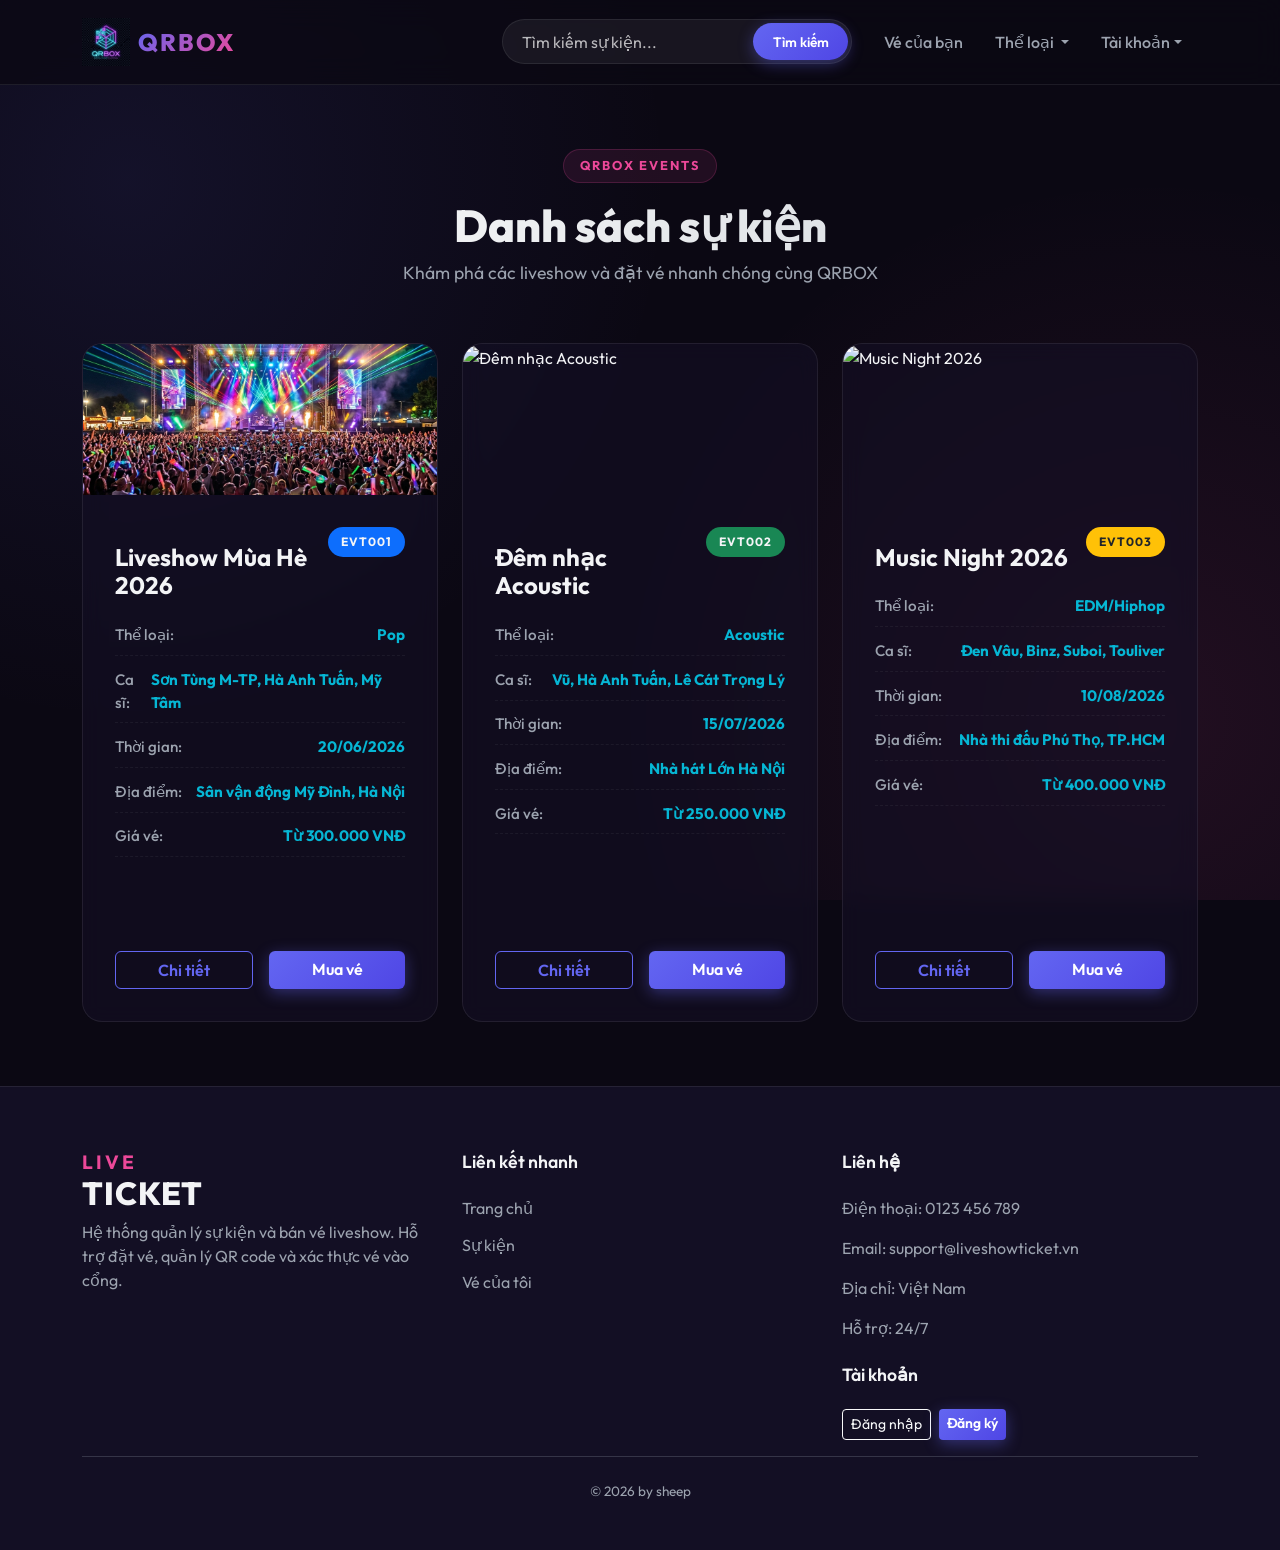
==== commit f51c9a49: "fix bất thường ở vercel" ====
--- a/index.html
+++ b/index.html
@@ -1,334 +1,3 @@
-<<<<<<< HEAD
-<!DOCTYPE html>
-<html lang="vi">
-<head>
-  <meta charset="UTF-8">
-  <meta name="viewport" content="width=device-width, initial-scale=1.0">
-
-  <title>Hệ thống quản lý sự kiện và bán vé Liveshow</title>
-
-  <link rel="stylesheet" href="https://cdn.jsdelivr.net/npm/bootstrap@5.3.3/dist/css/bootstrap.min.css">
-  <link rel="stylesheet" href="style.css">
-</head>
-
-<body>
-  <header id="home" class="site-header">
-    <nav class="navbar navbar-expand-lg navbar-dark site-navbar">
-      <div class="container">
-
-        <a class="navbar-brand d-flex align-items-center gap-2" href="index.html#home">
-          <img src="image/logo_dark.png" alt="QRBOX Logo" width="48">
-          <span class="brand-text">QRBOX</span>
-        </a>
-
-        <button
-          class="navbar-toggler"
-          type="button"
-          data-bs-toggle="collapse"
-          data-bs-target="#navbarMenu"
-          aria-controls="navbarMenu"
-          aria-expanded="false"
-          aria-label="Mở menu"
-        >
-          <span class="navbar-toggler-icon"></span>
-        </button>
-
-        <div class="collapse navbar-collapse" id="navbarMenu">
-
-          <form class="search-form d-flex ms-lg-auto my-3 my-lg-0 me-lg-3" role="search">
-            <input
-              class="form-control"
-              type="search"
-              placeholder="Tìm kiếm sự kiện..."
-              aria-label="Tìm kiếm sự kiện"
-            >
-
-            <button class="btn btn-primary" type="submit">
-              Tìm kiếm
-            </button>
-          </form>
-
-          <ul class="navbar-nav mb-2 mb-lg-0 align-items-lg-center">
-
-            <li class="nav-item">
-              <a class="nav-link" href="my-tickets.html#ticket">
-                Vé của bạn
-              </a>
-            </li>
-
-            <li class="nav-item dropdown">
-              <a
-                class="nav-link dropdown-toggle"
-                href="#"
-                id="categoryDropdown"
-                role="button"
-                data-bs-toggle="dropdown"
-                aria-expanded="false"
-              >
-                Thể loại
-              </a>
-
-              <ul class="dropdown-menu custom-dropdown" aria-labelledby="categoryDropdown">
-                <li>
-                  <a class="dropdown-item filter-category" href="#" data-category="">
-                    Tất cả
-                  </a>
-                </li>
-                <li>
-                  <a class="dropdown-item filter-category" href="#" data-category="Pop">
-                    Pop
-                  </a>
-                </li>
-                <li>
-                  <a class="dropdown-item filter-category" href="#" data-category="Acoustic">
-                    Acoustic
-                  </a>
-                </li>
-                <li>
-                  <a class="dropdown-item filter-category" href="#" data-category="EDM/Hiphop">
-                    EDM/Hiphop
-                  </a>
-                </li>
-              </ul>
-            </li>
-
-            <li class="nav-item dropdown">
-              <a
-                class="nav-link dropdown-toggle"
-                href="#"
-                id="accountDropdown"
-                role="button"
-                data-bs-toggle="dropdown"
-                aria-expanded="false"
-              >
-                Tài khoản
-              </a>
-
-              <ul class="dropdown-menu dropdown-menu-end custom-dropdown" aria-labelledby="accountDropdown">
-                <li>
-                  <a class="dropdown-item" href="login.html">
-                    Đăng nhập
-                  </a>
-                </li>
-
-                <li>
-                  <a class="dropdown-item" href="register.html">
-                    Đăng ký
-                  </a>
-                </li>
-
-                <li>
-                  <hr class="dropdown-divider">
-                </li>
-
-                <li>
-                  <a class="dropdown-item" href="my-tickets.html#ticket">
-                    Vé của bạn
-                  </a>
-                </li>
-
-                <li>
-                  <a class="dropdown-item text-danger" href="logout">
-                    Đăng xuất
-                  </a>
-                </li>
-              </ul>
-            </li>
-
-          </ul>
-        </div>
-
-      </div>
-    </nav>
-  </header>
-  <main class="site-main">
-
-    <section id="events" class="container">
-
-      <div class="section-heading text-center">
-        <span class="section-badge">QRBOX EVENTS</span>
-        <h1>Danh sách sự kiện</h1>
-        <p>
-          Khám phá các liveshow và đặt vé nhanh chóng cùng QRBOX
-        </p>
-      </div>
-
-      <div class="row g-4">
-        <div class="col-12 col-md-6 col-lg-4">
-          <article class="event-card">
-            <div class="event-card-body">
-
-              <span class="event-badge bg-primary">
-                EVT001
-              </span>
-
-              <h2>
-                Liveshow Mùa Hè 2026
-              </h2>
-
-              <ul class="event-info">
-                <li><strong>Ca sĩ:</strong> Đang cập nhật</li>
-                <li><strong>Thời gian:</strong> 20/06/2026</li>
-                <li><strong>Địa điểm:</strong> Sân vận động trung tâm</li>
-                <li>
-                  <strong>Giá vé:</strong>
-                  <span>Từ 300.000 VNĐ</span>
-                </li>
-              </ul>
-
-              <div class="event-actions">
-                <a href="event-details.html?id=1" class="btn btn-outline-primary">
-                  Chi tiết
-                </a>
-
-                <a href="payment-page.html?id=EVT001" class="btn btn-primary">
-                  Mua vé
-                </a>
-              </div>
-
-            </div>
-          </article>
-        </div>
-        <div class="col-12 col-md-6 col-lg-4">
-          <article class="event-card">
-            <div class="event-card-body">
-
-              <span class="event-badge bg-success">
-                EVT002
-              </span>
-
-              <h2>
-                Đêm nhạc Acoustic
-              </h2>
-
-              <ul class="event-info">
-                <li><strong>Ca sĩ:</strong> Đang cập nhật</li>
-                <li><strong>Thời gian:</strong> 15/07/2026</li>
-                <li><strong>Địa điểm:</strong> Nhà hát thành phố</li>
-                <li>
-                  <strong>Giá vé:</strong>
-                  <span>Từ 250.000 VNĐ</span>
-                </li>
-              </ul>
-
-              <div class="event-actions">
-                <a href="event-details.html?id=2" class="btn btn-outline-primary">
-                  Chi tiết
-                </a>
-
-                <a href="payment-page.html?id=EVT002" class="btn btn-primary">
-                  Mua vé
-                </a>
-              </div>
-
-            </div>
-          </article>
-        </div>
-
-        <div class="col-12 col-md-6 col-lg-4">
-          <article class="event-card">
-            <div class="event-card-body">
-
-              <span class="event-badge bg-warning text-dark">
-                EVT003
-              </span>
-
-              <h2>
-                Music Night 2026
-              </h2>
-
-              <ul class="event-info">
-                <li><strong>Ca sĩ:</strong> Đang cập nhật</li>
-                <li><strong>Thời gian:</strong> 10/08/2026</li>
-                <li><strong>Địa điểm:</strong> Nhà thi đấu thành phố</li>
-                <li>
-                  <strong>Giá vé:</strong>
-                  <span>Từ 400.000 VNĐ</span>
-                </li>
-              </ul>
-
-              <div class="event-actions">
-                <a href="event-details.html?id=3" class="btn btn-outline-primary">
-                  Chi tiết
-                </a>
-
-                <a href="payment-page.html?id=EVT003" class="btn btn-primary">
-                  Mua vé
-                </a>
-              </div>
-
-            </div>
-          </article>
-        </div>
-
-      </div>
-    </section>
-
-  </main>
-
-  <footer id="vechungtoi" class="site-footer">
-    <div class="container">
-
-      <div class="row g-4">
-
-        <div class="col-12 col-md-4">
-          <h2>
-            <small>LIVE</small> TICKET
-          </h2>
-
-          <p>
-            Hệ thống quản lý sự kiện và bán vé liveshow.
-            Hỗ trợ đặt vé, quản lý QR code và xác thực vé vào cổng.
-          </p>
-        </div>
-
-        <div class="col-12 col-md-4">
-          <h3>Liên kết nhanh</h3>
-
-          <ul class="footer-links">
-            <li><a href="index.html#home">Trang chủ</a></li>
-            <li><a href="index.html#events">Sự kiện</a></li>
-            <li><a href="my-tickets.html#ticket">Vé của tôi</a></li>
-          </ul>
-        </div>
-
-        <div class="col-12 col-md-4">
-          <h3>Liên hệ</h3>
-
-          <p>Điện thoại: 0123 456 789</p>
-          <p>Email: support@liveshowticket.vn</p>
-          <p>Địa chỉ: Việt Nam</p>
-          <p>Hỗ trợ: 24/7</p>
-
-          <h3 class="mt-4">Tài khoản</h3>
-
-          <div class="d-flex gap-2">
-            <a href="login.html" class="btn btn-outline-light btn-sm">
-              Đăng nhập
-            </a>
-
-            <a href="register.html" class="btn btn-primary btn-sm">
-              Đăng ký
-            </a>
-          </div>
-        </div>
-
-      </div>
-
-      <hr>
-
-      <p class="copyright">
-        &copy; 2026 by sheep
-      </p>
-
-    </div>
-  </footer>
-
-  <script src="https://cdn.jsdelivr.net/npm/bootstrap@5.3.3/dist/js/bootstrap.bundle.min.js"></script>
-  <script src="script.js"></script>
-
-</body>
-=======
 <!DOCTYPE html>
 <html lang="vi">
 <head>
@@ -658,5 +327,4 @@
   <script src="script.js"></script>
 
 </body>
->>>>>>> 1c01d02ad7d9ca3a16c2fb278ce0f67359053204
 </html>
--- a/style.css
+++ b/style.css
@@ -1,1522 +1,3 @@
-<<<<<<< HEAD
-@import url('https://fonts.googleapis.com/css2?family=Outfit:wght@300;400;500;600;700;800&display=swap');
-
-:root {
-  --bg-primary: #0b0813;
-  --bg-secondary: #130f24;
-  --bg-tertiary: #1b1633;
-  --glass-bg: rgba(20, 15, 38, 0.6);
-  --glass-border: rgba(255, 255, 255, 0.08);
-
-  --primary-color: #6366f1;
-  --primary-glow: rgba(99, 102, 241, 0.4);
-  --secondary-color: #ec4899;
-  --secondary-glow: rgba(236, 72, 153, 0.4);
-  --accent-color: #06b6d4;
-  --accent-glow: rgba(6, 182, 212, 0.4);
-
-  --text-main: #f3f4f6;
-  --text-muted: #9ca3af;
-  --text-dark: #1f2937;
-
-  --success-color: #10b981;
-  --warning-color: #f59e0b;
-  --danger-color: #ef4444;
-}
-
-.text-muted {
-  color: var(--text-muted) !important;
-}
-
-
-body {
-  background-color: var(--bg-primary);
-  background-image:
-    radial-gradient(circle at 10% 20%, rgba(99, 102, 241, 0.1) 0%, transparent 40%),
-    radial-gradient(circle at 90% 80%, rgba(236, 72, 153, 0.1) 0%, transparent 40%);
-  background-attachment: fixed;
-  color: var(--text-main);
-  font-family: 'Outfit', -apple-system, BlinkMacSystemFont, "Segoe UI", Roboto, sans-serif;
-  min-height: 100vh;
-  display: flex;
-  flex-direction: column;
-}
-
-main.site-main {
-  flex: 1 0 auto;
-  padding: 4rem 0;
-}
-
-a {
-  color: var(--primary-color);
-  text-decoration: none;
-  transition: all 0.2s ease;
-}
-
-a:hover {
-  color: var(--secondary-color);
-}
-
-
-.site-navbar {
-  position: relative;
-  z-index: 1050;
-  background: rgba(11, 8, 19, 0.75) !important;
-  backdrop-filter: blur(15px);
-  -webkit-backdrop-filter: blur(15px);
-  border-bottom: 1px solid var(--glass-border);
-  padding: 0.8rem 0;
-  transition: all 0.3s ease;
-}
-
-.brand-text {
-  font-weight: 800;
-  letter-spacing: 2px;
-  background: linear-gradient(135deg, var(--primary-color), var(--secondary-color));
-  -webkit-background-clip: text;
-  background-clip: text;
-  -webkit-text-fill-color: transparent;
-  font-size: 1.5rem;
-}
-
-.nav-link {
-  font-weight: 500;
-  color: var(--text-muted) !important;
-  padding: 0.5rem 1rem !important;
-  border-radius: 8px;
-  transition: all 0.3s ease;
-}
-
-.nav-link:hover,
-.nav-link.active {
-  color: var(--text-main) !important;
-  background: rgba(255, 255, 255, 0.05);
-}
-
-.search-form {
-  position: relative;
-}
-
-.search-form .form-control {
-  background: rgba(255, 255, 255, 0.06);
-  border: 1px solid var(--glass-border);
-  color: var(--text-main);
-  border-radius: 30px;
-  padding: 0.6rem 1.2rem;
-  padding-right: 100px;
-  transition: all 0.3s ease;
-}
-
-.search-form .form-control:focus {
-  background: rgba(255, 255, 255, 0.1);
-  border-color: var(--primary-color);
-  box-shadow: 0 0 15px var(--primary-glow);
-  color: var(--text-main);
-}
-
-.search-form .form-control::placeholder {
-  color: rgba(255, 255, 255, 0.7);
-  opacity: 1;
-}
-
-.search-form .btn {
-  position: absolute;
-  right: 4px;
-  top: 4px;
-  bottom: 4px;
-  border-radius: 25px;
-  padding: 0 1.2rem;
-  font-size: 0.85rem;
-  font-weight: 600;
-}
-
-.custom-dropdown {
-  background: var(--bg-secondary) !important;
-  border: 1px solid var(--glass-border) !important;
-  border-radius: 12px !important;
-  box-shadow: 0 10px 30px rgba(0, 0, 0, 0.5) !important;
-  overflow: hidden;
-  padding: 0.5rem 0;
-}
-
-.custom-dropdown .dropdown-item {
-  color: var(--text-muted) !important;
-  padding: 0.6rem 1.5rem;
-  font-weight: 500;
-  transition: all 0.2s ease;
-}
-
-.custom-dropdown .dropdown-item:hover,
-.custom-dropdown .dropdown-item.active {
-  background: rgba(99, 102, 241, 0.15) !important;
-  color: var(--text-main) !important;
-}
-
-.custom-dropdown .dropdown-divider {
-  border-color: var(--glass-border) !important;
-}
-
-
-.site-footer {
-  background-color: var(--bg-secondary);
-  border-top: 1px solid var(--glass-border);
-  padding: 4rem 0 2rem 0;
-  color: var(--text-muted);
-}
-
-.site-footer h2 {
-  font-weight: 800;
-  color: var(--text-main);
-  letter-spacing: 1px;
-}
-
-.site-footer h2 small {
-  font-size: 0.6em;
-  color: var(--secondary-color);
-  display: block;
-  font-weight: 700;
-  letter-spacing: 3px;
-}
-
-.site-footer h3 {
-  font-size: 1.1rem;
-  font-weight: 600;
-  color: var(--text-main);
-  margin-bottom: 1.5rem;
-}
-
-.footer-links {
-  list-style: none;
-  padding: 0;
-}
-
-.footer-links li {
-  margin-bottom: 0.8rem;
-}
-
-.footer-links a {
-  color: var(--text-muted);
-  transition: all 0.2s ease;
-}
-
-.footer-links a:hover {
-  color: var(--primary-color);
-  padding-left: 5px;
-}
-
-.copyright {
-  text-align: center;
-  font-size: 0.85rem;
-  margin-top: 1.5rem;
-  color: var(--text-muted);
-}
-
-
-.btn-primary {
-  background: linear-gradient(135deg, var(--primary-color), #4f46e5);
-  border: none;
-  font-weight: 600;
-  box-shadow: 0 4px 15px var(--primary-glow);
-  transition: all 0.3s ease;
-}
-
-.btn-primary:hover,
-.btn-primary:focus {
-  background: linear-gradient(135deg, #4f46e5, #4338ca);
-  transform: translateY(-2px);
-  box-shadow: 0 6px 20px rgba(99, 102, 241, 0.6);
-}
-
-.btn-primary:active {
-  transform: translateY(1px);
-}
-
-.btn-outline-primary {
-  border: 1px solid var(--primary-color);
-  color: var(--primary-color);
-  background: transparent;
-  font-weight: 600;
-  transition: all 0.3s ease;
-}
-
-.btn-outline-primary:hover,
-.btn-outline-primary:focus {
-  background: var(--primary-color);
-  color: #fff;
-  box-shadow: 0 4px 15px var(--primary-glow);
-  transform: translateY(-2px);
-}
-
-
-.section-heading {
-  margin-bottom: 3.5rem;
-}
-
-.section-badge {
-  background: rgba(236, 72, 153, 0.1);
-  color: var(--secondary-color);
-  padding: 0.4rem 1rem;
-  border-radius: 20px;
-  font-size: 0.8rem;
-  font-weight: 700;
-  letter-spacing: 2px;
-  border: 1px solid rgba(236, 72, 153, 0.2);
-  display: inline-block;
-  margin-bottom: 1rem;
-}
-
-.section-heading h1 {
-  font-size: 2.8rem;
-  font-weight: 800;
-  background: linear-gradient(to right, #ffffff, #d1d5db);
-  -webkit-background-clip: text;
-  background-clip: text;
-  -webkit-text-fill-color: transparent;
-}
-
-.section-heading p {
-  color: var(--text-muted);
-  font-size: 1.1rem;
-  max-width: 600px;
-  margin: 0 auto;
-}
-
-
-.event-card {
-  background: var(--glass-bg);
-  backdrop-filter: blur(10px);
-  -webkit-backdrop-filter: blur(10px);
-  border: 1px solid var(--glass-border);
-  border-radius: 20px;
-  overflow: hidden;
-  transition: all 0.4s cubic-bezier(0.165, 0.84, 0.44, 1);
-  height: 100%;
-}
-
-.event-card:hover {
-  transform: translateY(-8px);
-  border-color: rgba(99, 102, 241, 0.3);
-  box-shadow: 0 15px 35px rgba(99, 102, 241, 0.15), 0 0 1px rgba(99, 102, 241, 0.5);
-}
-
-.event-card-body {
-  padding: 2rem;
-  position: relative;
-  display: flex;
-  flex-direction: column;
-  height: 100%;
-}
-
-.event-badge {
-  position: absolute;
-  top: 2rem;
-  right: 2rem;
-  font-weight: 700;
-  font-size: 0.75rem;
-  padding: 0.4rem 0.8rem;
-  border-radius: 30px;
-  letter-spacing: 1px;
-}
-
-.event-card h2 {
-  font-size: 1.5rem;
-  font-weight: 700;
-  margin-top: 1rem;
-  margin-bottom: 1.5rem;
-  color: var(--text-main);
-  padding-right: 5rem;
-}
-
-.event-info {
-  list-style: none;
-  padding: 0;
-  margin-bottom: 2rem;
-  flex-grow: 1;
-}
-
-.event-info li {
-  margin-bottom: 0.8rem;
-  font-size: 0.95rem;
-  display: flex;
-  justify-content: space-between;
-  border-bottom: 1px dashed rgba(255, 255, 255, 0.05);
-  padding-bottom: 0.5rem;
-}
-
-.event-info li strong {
-  color: var(--text-muted);
-  font-weight: 500;
-}
-
-.event-info li span {
-  color: var(--accent-color);
-  font-weight: 700;
-}
-
-.event-actions {
-  display: flex;
-  gap: 1rem;
-}
-
-.event-actions .btn {
-  flex: 1;
-}
-
-
-.event-detail-hero {
-  position: relative;
-  border-radius: 24px;
-  overflow: hidden;
-  margin-bottom: 3rem;
-  border: 1px solid var(--glass-border);
-  box-shadow: 0 20px 40px rgba(0, 0, 0, 0.4);
-}
-
-.event-detail-banner {
-  height: 380px;
-  width: 100%;
-  object-fit: cover;
-  filter: brightness(0.4) contrast(1.1);
-}
-
-.event-detail-overlay {
-  position: absolute;
-  bottom: 0;
-  left: 0;
-  right: 0;
-  padding: 3rem;
-  background: linear-gradient(to top, rgba(11, 8, 19, 0.95) 20%, transparent);
-}
-
-.event-detail-header h1 {
-  font-size: 3rem;
-  font-weight: 800;
-  margin-bottom: 1rem;
-  text-shadow: 0 2px 10px rgba(0, 0, 0, 0.5);
-}
-
-.event-detail-meta {
-  display: flex;
-  flex-wrap: wrap;
-  gap: 1.5rem;
-  margin-bottom: 1rem;
-}
-
-.meta-item {
-  display: flex;
-  align-items: center;
-  gap: 0.5rem;
-  background: rgba(255, 255, 255, 0.08);
-  padding: 0.4rem 1rem;
-  border-radius: 30px;
-  font-size: 0.9rem;
-  border: 1px solid rgba(255, 255, 255, 0.05);
-}
-
-.event-detail-grid {
-  display: flex;
-  flex-direction: column;
-  gap: 2.5rem;
-}
-
-.detail-card {
-  background: var(--glass-bg);
-  backdrop-filter: blur(10px);
-  -webkit-backdrop-filter: blur(10px);
-  border: 1px solid var(--glass-border);
-  border-radius: 20px;
-  padding: 2.5rem;
-}
-
-.detail-card h3 {
-  font-size: 1.5rem;
-  font-weight: 700;
-  margin-bottom: 1.5rem;
-  border-bottom: 2px solid var(--primary-color);
-  padding-bottom: 0.5rem;
-  display: inline-block;
-}
-
-.ticket-options-container {
-  display: grid;
-  grid-template-columns: repeat(auto-fit, minmax(280px, 1fr));
-  gap: 1.5rem;
-  margin-top: 1rem;
-}
-
-.ticket-option-card {
-  background: rgba(255, 255, 255, 0.02);
-  border: 1px solid rgba(255, 255, 255, 0.06);
-  border-radius: 16px;
-  padding: 1.8rem;
-  text-align: center;
-  transition: all 0.3s ease;
-  position: relative;
-  overflow: hidden;
-}
-
-.ticket-option-card:hover {
-  background: rgba(255, 255, 255, 0.04);
-  border-color: var(--primary-color);
-  transform: translateY(-5px);
-}
-
-.ticket-option-card.vip {
-  border-color: rgba(99, 102, 241, 0.3);
-}
-
-.ticket-option-card.vvip {
-  border-color: rgba(236, 72, 153, 0.4);
-}
-
-.ticket-option-card.vvip::before {
-  content: 'BEST VALUE';
-  position: absolute;
-  top: 15px;
-  right: -30px;
-  background: var(--secondary-color);
-  color: white;
-  font-size: 0.65rem;
-  font-weight: 700;
-  padding: 0.2rem 2.5rem;
-  transform: rotate(45deg);
-}
-
-.ticket-option-title {
-  font-size: 1.3rem;
-  font-weight: 700;
-  margin-bottom: 0.5rem;
-}
-
-.ticket-option-price {
-  font-size: 1.8rem;
-  font-weight: 800;
-  color: var(--accent-color);
-  margin-bottom: 1rem;
-}
-
-.ticket-option-desc {
-  color: var(--text-muted);
-  font-size: 0.85rem;
-  margin-bottom: 1.5rem;
-}
-
-.ticket-option-avail {
-  font-size: 0.9rem;
-  font-weight: 600;
-  margin-bottom: 1rem;
-}
-
-
-.payment-grid {
-  display: grid;
-  grid-template-columns: 2fr 1fr;
-  gap: 2rem;
-  align-items: start;
-}
-
-@media (max-width: 991.98px) {
-  .payment-grid {
-    grid-template-columns: 1fr;
-  }
-}
-
-.payment-form-card {
-  background: var(--glass-bg);
-  backdrop-filter: blur(10px);
-  -webkit-backdrop-filter: blur(10px);
-  border: 1px solid var(--glass-border);
-  border-radius: 20px;
-  padding: 2.5rem;
-}
-
-.payment-summary-card {
-  background: rgba(20, 15, 38, 0.8);
-  backdrop-filter: blur(10px);
-  -webkit-backdrop-filter: blur(10px);
-  border: 1px solid var(--primary-color);
-  border-radius: 20px;
-  padding: 2rem;
-  position: sticky;
-  top: 100px;
-}
-
-.payment-summary-card h3 {
-  font-size: 1.3rem;
-  font-weight: 700;
-  margin-bottom: 1.5rem;
-  border-bottom: 1px solid rgba(255, 255, 255, 0.1);
-  padding-bottom: 0.8rem;
-}
-
-.summary-row {
-  display: flex;
-  justify-content: space-between;
-  margin-bottom: 1rem;
-  font-size: 0.95rem;
-}
-
-.summary-row.total {
-  font-size: 1.25rem;
-  font-weight: 800;
-  border-top: 1px solid rgba(255, 255, 255, 0.1);
-  padding-top: 1rem;
-  margin-top: 1rem;
-  color: var(--secondary-color);
-}
-
-.form-section-title {
-  font-size: 1.2rem;
-  font-weight: 600;
-  margin-bottom: 1.5rem;
-  color: var(--text-main);
-  display: flex;
-  align-items: center;
-  gap: 0.5rem;
-}
-
-.form-section-title span {
-  display: flex;
-  align-items: center;
-  justify-content: center;
-  width: 28px;
-  height: 28px;
-  background: var(--primary-color);
-  border-radius: 50%;
-  font-size: 0.85rem;
-  font-weight: 700;
-}
-
-.form-group-row {
-  display: grid;
-  grid-template-columns: 1fr 1fr;
-  gap: 1rem;
-}
-
-@media (max-width: 575.98px) {
-  .form-group-row {
-    grid-template-columns: 1fr;
-  }
-}
-
-.payment-methods {
-  display: flex;
-  flex-direction: column;
-  gap: 0.8rem;
-  margin-bottom: 1.5rem;
-}
-
-.method-label {
-  display: flex;
-  align-items: center;
-  gap: 1rem;
-  background: rgba(255, 255, 255, 0.03);
-  border: 1px solid rgba(255, 255, 255, 0.08);
-  border-radius: 12px;
-  padding: 1rem;
-  cursor: pointer;
-  transition: all 0.2s ease;
-}
-
-.method-label:hover {
-  background: rgba(255, 255, 255, 0.06);
-  border-color: var(--primary-color);
-}
-
-.method-label input {
-  width: 18px;
-  height: 18px;
-  accent-color: var(--primary-color);
-}
-
-.method-details {
-  font-size: 0.85rem;
-  color: var(--text-muted);
-}
-
-.qr-payment-box {
-  display: flex;
-  flex-direction: column;
-  align-items: center;
-  background: #fff;
-  border-radius: 16px;
-  padding: 1.5rem;
-  margin: 1rem 0;
-  width: 100%;
-  max-width: 260px;
-  margin-left: auto;
-  margin-right: auto;
-}
-
-.qr-payment-box img {
-  width: 180px;
-  height: 180px;
-  object-fit: contain;
-}
-
-.qr-payment-box p {
-  color: var(--text-dark);
-  font-weight: 700;
-  margin-top: 0.8rem;
-  margin-bottom: 0;
-  font-size: 0.85rem;
-  text-align: center;
-}
-
-
-label {
-  display: block;
-  margin-bottom: 1.2rem;
-  width: 100%;
-}
-
-label>span:first-child,
-label strong {
-  display: block;
-  margin-bottom: 0.5rem;
-  font-weight: 500;
-  font-size: 0.9rem;
-  color: var(--text-muted);
-}
-
-input[type="text"],
-input[type="email"],
-input[type="tel"],
-input[type="password"],
-input[type="url"],
-select,
-textarea {
-  width: 100%;
-  background: rgba(255, 255, 255, 0.04);
-  border: 1px solid rgba(255, 255, 255, 0.1);
-  color: var(--text-main);
-  padding: 0.75rem 1rem;
-  border-radius: 10px;
-  transition: all 0.3s ease;
-  font-family: inherit;
-}
-
-input:focus,
-select:focus,
-textarea:focus {
-  outline: none;
-  background: rgba(255, 255, 255, 0.08);
-  border-color: var(--primary-color);
-  box-shadow: 0 0 10px var(--primary-glow);
-}
-
-input::placeholder {
-  color: rgba(255, 255, 255, 0.25);
-}
-
-select option {
-  background-color: var(--bg-secondary);
-  color: var(--text-main);
-}
-
-input[type="number"] {
-  width: 100px;
-  background: rgba(255, 255, 255, 0.04);
-  border: 1px solid rgba(255, 255, 255, 0.1);
-  color: var(--text-main);
-  padding: 0.5rem;
-  border-radius: 8px;
-  text-align: center;
-  font-weight: 600;
-}
-
-input[type="number"]:focus {
-  outline: none;
-  border-color: var(--primary-color);
-}
-
-
-.auth-card {
-  max-width: 480px;
-  margin: 0 auto;
-  background: var(--glass-bg);
-  backdrop-filter: blur(15px);
-  -webkit-backdrop-filter: blur(15px);
-  border: 1px solid var(--glass-border);
-  border-radius: 24px;
-  padding: 3rem 2.5rem;
-  box-shadow: 0 20px 50px rgba(0, 0, 0, 0.3);
-}
-
-.auth-card-lg {
-  max-width: 600px;
-}
-
-.auth-card form {
-  margin-bottom: 2rem;
-}
-
-.remember-row {
-  display: flex;
-  align-items: center;
-  gap: 0.6rem;
-  cursor: pointer;
-  margin-bottom: 1.5rem;
-}
-
-.remember-row input {
-  width: 18px;
-  height: 18px;
-  accent-color: var(--primary-color);
-}
-
-.remember-row span {
-  font-size: 0.9rem;
-  color: var(--text-muted);
-}
-
-.auth-actions {
-  display: flex;
-  gap: 1rem;
-  margin-top: 2rem;
-}
-
-.auth-actions .btn {
-  flex: 1;
-  padding: 0.75rem;
-}
-
-.auth-links {
-  text-align: center;
-  border-top: 1px solid rgba(255, 255, 255, 0.08);
-  padding-top: 1.5rem;
-  font-size: 0.9rem;
-}
-
-.auth-links p {
-  margin-bottom: 0.5rem;
-}
-
-
-.ticket-card {
-  background: radial-gradient(circle at 10% 50%, transparent 12px, var(--glass-bg) 13px),
-    radial-gradient(circle at 90% 50%, transparent 12px, var(--glass-bg) 13px);
-  background-size: 100% 100%;
-  backdrop-filter: blur(12px);
-  -webkit-backdrop-filter: blur(12px);
-  border: 1px solid var(--glass-border);
-  border-radius: 16px;
-  padding: 2rem;
-  position: relative;
-  overflow: hidden;
-  height: 100%;
-  display: flex;
-  flex-direction: column;
-}
-
-.ticket-card::before {
-  content: '';
-  position: absolute;
-  top: 50%;
-  left: 12px;
-  right: 12px;
-  border-top: 1.5px dashed rgba(255, 255, 255, 0.15);
-  height: 0;
-  transform: translateY(-50%);
-}
-
-.ticket-card-header {
-  display: flex;
-  justify-content: space-between;
-  align-items: center;
-  margin-bottom: 1.5rem;
-}
-
-.ticket-status {
-  font-size: 0.8rem;
-  font-weight: 700;
-  padding: 0.25rem 0.75rem;
-  border-radius: 30px;
-}
-
-.status-unused {
-  background: rgba(16, 185, 129, 0.15);
-  color: var(--success-color);
-  border: 1px solid rgba(16, 185, 129, 0.3);
-}
-
-.status-used {
-  background: rgba(239, 68, 68, 0.15);
-  color: var(--danger-color);
-  border: 1px solid rgba(239, 68, 68, 0.3);
-}
-
-.ticket-card h2 {
-  font-size: 1.35rem;
-  font-weight: 700;
-  margin-bottom: 1rem;
-}
-
-.ticket-info {
-  list-style: none;
-  padding: 0;
-  margin-bottom: 2rem;
-  font-size: 0.85rem;
-}
-
-.ticket-info li {
-  margin-bottom: 0.5rem;
-  display: flex;
-  justify-content: space-between;
-}
-
-.ticket-info li strong {
-  color: var(--text-muted);
-}
-
-.ticket-card h3 {
-  font-size: 0.9rem;
-  font-weight: 600;
-  color: var(--text-muted);
-  text-align: center;
-  margin-top: auto;
-  margin-bottom: 0.8rem;
-}
-
-.ticket-qr {
-  display: flex;
-  justify-content: center;
-  align-items: center;
-  margin-bottom: 1.5rem;
-}
-
-.qr-box {
-  background: #fff;
-  border-radius: 12px;
-  padding: 0.8rem;
-  text-align: center;
-  font-family: monospace;
-  font-size: 0.65rem;
-  line-height: 1.2;
-  color: #000;
-  width: auto;
-  display: inline-block;
-  margin: 0 auto;
-}
-
-.qr-canvas-container {
-  background: #fff;
-  padding: 8px;
-  border-radius: 8px;
-}
-
-.ticket-actions {
-  display: flex;
-  gap: 0.8rem;
-}
-
-.ticket-actions .btn {
-  flex: 1;
-}
-
-
-.checkin-card {
-  background: var(--glass-bg);
-  backdrop-filter: blur(10px);
-  border: 1px solid var(--glass-border);
-  border-radius: 20px;
-  padding: 2rem;
-  height: 100%;
-}
-
-.checkin-card h2 {
-  font-size: 1.4rem;
-  font-weight: 700;
-  margin-bottom: 1.5rem;
-  color: var(--text-main);
-}
-
-.scanner-box {
-  background: rgba(0, 0, 0, 0.4);
-  border: 2px dashed var(--primary-color);
-  border-radius: 12px;
-  height: 250px;
-  display: flex;
-  flex-direction: column;
-  justify-content: center;
-  align-items: center;
-  margin-bottom: 1.5rem;
-  position: relative;
-  overflow: hidden;
-}
-
-.scanner-box p {
-  margin: 0;
-  color: var(--text-muted);
-  font-size: 0.9rem;
-}
-
-.scanner-laser {
-  position: absolute;
-  top: 0;
-  left: 0;
-  width: 100%;
-  height: 3px;
-  background: var(--secondary-color);
-  box-shadow: 0 0 10px var(--secondary-glow);
-  animation: scanning 2s linear infinite;
-  display: none;
-}
-
-@keyframes scanning {
-  0% {
-    top: 0%;
-  }
-
-  50% {
-    top: 100%;
-  }
-
-  100% {
-    top: 0%;
-  }
-}
-
-.scanner-sim-select {
-  width: 100%;
-  max-width: 280px;
-  margin-top: 1rem;
-  display: none;
-}
-
-
-.page-section {
-  margin-top: 5rem;
-}
-
-.history-card {
-  background: var(--glass-bg);
-  backdrop-filter: blur(10px);
-  border: 1px solid var(--glass-border);
-  border-radius: 20px;
-  overflow: hidden;
-}
-
-.history-table {
-  width: 100%;
-  border-collapse: collapse;
-  text-align: left;
-}
-
-.history-table th,
-.history-table td {
-  padding: 1.2rem 1.5rem;
-  font-size: 0.95rem;
-}
-
-.history-table th {
-  background: rgba(255, 255, 255, 0.03);
-  color: var(--text-main);
-  font-weight: 600;
-  border-bottom: 1px solid rgba(255, 255, 255, 0.08);
-}
-
-.history-table td {
-  color: var(--text-muted);
-  border-bottom: 1px solid rgba(255, 255, 255, 0.04);
-}
-
-.history-table tr:last-child td {
-  border-bottom: none;
-}
-
-.history-table tr:hover td {
-  background: rgba(255, 255, 255, 0.02);
-  color: var(--text-main);
-}
-
-
-.error-feedback {
-  color: var(--danger-color);
-  font-size: 0.8rem;
-  font-weight: 500;
-  margin-top: 0.3rem;
-  display: none;
-}
-
-.is-invalid {
-  border-color: var(--danger-color) !important;
-  box-shadow: 0 0 8px rgba(239, 68, 68, 0.25) !important;
-}
-
-
-.toast-container-custom {
-  position: fixed;
-  bottom: 2rem;
-  right: 2rem;
-  z-index: 1050;
-  display: flex;
-  flex-direction: column;
-  gap: 0.5rem;
-}
-
-.toast-custom {
-  background: rgba(19, 15, 36, 0.95);
-  backdrop-filter: blur(10px);
-  border: 1px solid var(--glass-border);
-  border-radius: 12px;
-  padding: 1rem 1.5rem;
-  color: var(--text-main);
-  box-shadow: 0 10px 25px rgba(0, 0, 0, 0.4);
-  display: flex;
-  align-items: center;
-  gap: 0.8rem;
-  min-width: 300px;
-  animation: slideInCustom 0.3s cubic-bezier(0.175, 0.885, 0.32, 1.275);
-}
-
-.toast-custom.success {
-  border-left: 4px solid var(--success-color);
-}
-
-.toast-custom.warning {
-  border-left: 4px solid var(--warning-color);
-}
-
-.toast-custom.danger {
-  border-left: 4px solid var(--danger-color);
-}
-
-.toast-custom.info {
-  border-left: 4px solid var(--primary-color);
-}
-
-@keyframes slideInCustom {
-  from {
-    transform: translateX(100%);
-    opacity: 0;
-  }
-
-  to {
-    transform: translateX(0);
-    opacity: 1;
-  }
-}
-
-
-.admin-access-card {
-  max-width: 580px;
-  margin: 3rem auto;
-  background: var(--glass-bg);
-  backdrop-filter: blur(15px);
-  -webkit-backdrop-filter: blur(15px);
-  border: 1px solid var(--danger-color);
-  border-radius: 24px;
-  padding: 3.5rem 3rem;
-  text-align: center;
-  box-shadow: 0 20px 50px rgba(239, 68, 68, 0.1);
-}
-
-.admin-access-card h2 {
-  font-weight: 800;
-  margin-top: 1.5rem;
-  margin-bottom: 1rem;
-  color: var(--text-main);
-}
-
-.admin-access-card p {
-  color: var(--text-muted);
-  font-size: 1.05rem;
-  margin-bottom: 2rem;
-}
-
-.admin-actions {
-  display: flex;
-  justify-content: center;
-  gap: 1rem;
-}
-
-.admin-dashboard-grid {
-  display: grid;
-  grid-template-columns: repeat(auto-fit, minmax(300px, 1fr));
-  gap: 1.5rem;
-  margin-bottom: 2.5rem;
-}
-
-.admin-card {
-  background: var(--glass-bg);
-  backdrop-filter: blur(12px);
-  -webkit-backdrop-filter: blur(12px);
-  border: 1px solid var(--glass-border);
-  border-radius: 20px;
-  padding: 2rem;
-  box-shadow: 0 10px 30px rgba(0, 0, 0, 0.2);
-}
-
-.admin-card h2 {
-  font-size: 1.3rem;
-  font-weight: 700;
-  margin-bottom: 1.5rem;
-  border-bottom: 1px solid rgba(255, 255, 255, 0.1);
-  padding-bottom: 0.8rem;
-  color: var(--text-main);
-}
-
-.admin-info-list {
-  list-style: none;
-  padding: 0;
-  margin: 0;
-}
-
-.admin-info-list li {
-  display: flex;
-  justify-content: space-between;
-  align-items: center;
-  margin-bottom: 0.8rem;
-  border-bottom: 1px dashed rgba(255, 255, 255, 0.05);
-  padding-bottom: 0.6rem;
-  font-size: 0.95rem;
-}
-
-.admin-info-list li:last-child {
-  border-bottom: none;
-  padding-bottom: 0;
-  margin-bottom: 0;
-}
-
-.admin-info-list li strong {
-  color: var(--text-muted);
-  font-weight: 500;
-}
-
-.admin-stats-grid {
-  display: grid;
-  grid-template-columns: repeat(3, 1fr);
-  gap: 1rem;
-  text-align: center;
-}
-
-.admin-stat-item {
-  display: flex;
-  flex-direction: column;
-  align-items: center;
-  justify-content: center;
-  background: rgba(255, 255, 255, 0.02);
-  border: 1px solid rgba(255, 255, 255, 0.05);
-  border-radius: 12px;
-  padding: 1rem 0.5rem;
-  transition: all 0.2s ease;
-}
-
-.admin-stat-item:hover {
-  background: rgba(255, 255, 255, 0.04);
-  border-color: var(--primary-color);
-}
-
-.admin-stat-item span {
-  font-size: 2rem;
-  font-weight: 800;
-  background: linear-gradient(135deg, var(--accent-color), var(--primary-color));
-  -webkit-background-clip: text;
-  background-clip: text;
-  -webkit-text-fill-color: transparent;
-}
-
-.admin-stat-item:nth-child(2) span {
-  background: linear-gradient(135deg, var(--success-color), var(--accent-color));
-  -webkit-background-clip: text;
-  background-clip: text;
-  -webkit-text-fill-color: transparent;
-}
-
-.admin-stat-item:nth-child(3) span {
-  background: linear-gradient(135deg, var(--warning-color), var(--secondary-color));
-  -webkit-background-clip: text;
-  background-clip: text;
-  -webkit-text-fill-color: transparent;
-}
-
-.admin-stat-item small {
-  color: var(--text-muted);
-  font-size: 0.8rem;
-  margin-top: 0.3rem;
-  font-weight: 500;
-}
-
-.admin-muted {
-  color: var(--text-muted);
-  font-size: 0.9rem;
-  margin-bottom: 1.5rem;
-}
-
-.admin-scanner-box {
-  background: rgba(0, 0, 0, 0.4);
-  border: 2px dashed var(--primary-color);
-  border-radius: 16px;
-  height: 220px;
-  display: flex;
-  flex-direction: column;
-  justify-content: center;
-  align-items: center;
-  margin-bottom: 1.5rem;
-  position: relative;
-  overflow: hidden;
-}
-
-.admin-scanner-box p {
-  margin: 0;
-  color: var(--text-muted);
-  font-size: 0.9rem;
-  font-weight: 500;
-}
-
-.demo-scan-area {
-  margin-top: 1.5rem;
-  padding-top: 1rem;
-  border-top: 1px solid rgba(255, 255, 255, 0.08);
-}
-
-.demo-scan-area p {
-  color: var(--text-muted);
-  font-size: 0.85rem;
-  margin-bottom: 0.6rem;
-  font-weight: 600;
-}
-
-.demo-ticket-btn {
-  margin-right: 0.5rem;
-  margin-bottom: 0.5rem;
-  font-size: 0.8rem !important;
-  font-weight: 600 !important;
-}
-
-.checkin-result-box {
-  padding: 1.5rem;
-  border-radius: 12px;
-  background: rgba(255, 255, 255, 0.02);
-  border: 1px dashed rgba(255, 255, 255, 0.1);
-  min-height: 80px;
-  display: flex;
-  align-items: center;
-  justify-content: center;
-  text-align: center;
-  transition: all 0.3s ease;
-}
-
-.checkin-result-box.success {
-  background: rgba(16, 185, 129, 0.08);
-  border: 1px solid rgba(16, 185, 129, 0.3);
-  color: var(--success-color);
-  display: block;
-  text-align: start;
-}
-
-.checkin-result-box.warning {
-  background: rgba(245, 158, 11, 0.08);
-  border: 1px solid rgba(245, 158, 11, 0.3);
-  color: var(--warning-color);
-  display: block;
-  text-align: start;
-}
-
-.checkin-result-box.danger {
-  background: rgba(239, 68, 68, 0.08);
-  border: 1px solid rgba(239, 68, 68, 0.3);
-  color: var(--danger-color);
-  display: block;
-  text-align: start;
-}
-
-.checkin-result-box p {
-  margin-bottom: 0;
-}
-
-.checkin-result-title {
-  font-size: 1.1rem;
-  font-weight: 700;
-  margin-bottom: 0.5rem !important;
-}
-
-.checkin-result-details {
-  font-size: 0.9rem;
-  color: var(--text-main);
-  line-height: 1.6;
-}
-
-.checkin-result-details strong {
-  color: var(--text-muted);
-}
-
-.page-section-sm {
-  margin-top: 2rem;
-}
-
-
-.seat-selection-section {
-  background: rgba(255, 255, 255, 0.02);
-  border: 1px solid var(--glass-border);
-  border-radius: 12px;
-  padding: 1.5rem;
-}
-
-.stage-container {
-  margin-bottom: 2rem;
-  perspective: 300px;
-}
-
-.stage-arc {
-  width: 70%;
-  margin: 0 auto;
-  padding: 8px;
-  background: linear-gradient(to right, rgba(99, 102, 241, 0.15), rgba(236, 72, 153, 0.15));
-  border-bottom: 3px solid var(--accent-color);
-  border-radius: 0 0 50% 50% / 0 0 15px 15px;
-  color: var(--text-main);
-  font-size: 0.9rem;
-  font-weight: 700;
-  letter-spacing: 4px;
-  text-transform: uppercase;
-  box-shadow: 0 5px 15px var(--accent-glow);
-  text-shadow: 0 0 5px #fff;
-}
-
-.seating-grid {
-  display: flex;
-  flex-direction: column;
-  align-items: center;
-  gap: 8px;
-  overflow-x: auto;
-  padding: 10px 0;
-}
-
-.seat-row {
-  display: flex;
-  align-items: center;
-  gap: 6px;
-}
-
-.row-label {
-  width: 24px;
-  text-align: center;
-  font-weight: 700;
-  color: var(--text-muted);
-  font-size: 0.85rem;
-}
-
-.seat {
-  width: 32px;
-  height: 32px;
-  border-radius: 6px;
-  border: 1px solid rgba(255, 255, 255, 0.12);
-  background: rgba(255, 255, 255, 0.03);
-  color: var(--text-main);
-  font-size: 0.75rem;
-  font-weight: 600;
-  display: flex;
-  align-items: center;
-  justify-content: center;
-  cursor: pointer;
-  transition: all 0.2s ease;
-  user-select: none;
-}
-
-.seat:hover {
-  background: rgba(99, 102, 241, 0.1);
-  border-color: var(--primary-color);
-  box-shadow: 0 0 8px var(--primary-glow);
-  transform: translateY(-1px);
-}
-
-.seat.selected {
-  background: var(--secondary-color) !important;
-  border-color: var(--secondary-color) !important;
-  color: #fff !important;
-  box-shadow: 0 0 12px var(--secondary-glow);
-}
-
-.seat.occupied {
-  background: rgba(239, 68, 68, 0.15) !important;
-  border-color: rgba(239, 68, 68, 0.25) !important;
-  color: rgba(255, 255, 255, 0.2) !important;
-  cursor: not-allowed;
-  pointer-events: none;
-  text-decoration: line-through;
-}
-
-.seating-legend {
-  margin-top: 1.5rem;
-}
-
-.legend-item {
-  display: flex;
-  align-items: center;
-  gap: 6px;
-  font-size: 0.85rem;
-  color: var(--text-muted);
-}
-
-.seat-sample {
-  width: 16px;
-  height: 16px;
-  border-radius: 4px;
-  display: inline-block;
-}
-
-.seat-sample.available {
-  border: 1px solid rgba(255, 255, 255, 0.2);
-  background: rgba(255, 255, 255, 0.05);
-}
-
-.seat-sample.selected {
-  background: var(--secondary-color);
-  box-shadow: 0 0 6px var(--secondary-glow);
-}
-
-.seat-sample.occupied {
-  background: rgba(239, 68, 68, 0.2);
-  border: 1px solid rgba(239, 68, 68, 0.3);
-}
-
-
-.event-card {
-  overflow: hidden;
-  display: flex;
-  flex-direction: column;
-  height: 100%;
-}
-
-.event-card-img-container {
-  width: 100%;
-  height: 200px;
-  overflow: hidden;
-  position: relative;
-}
-
-.event-card-img {
-  width: 100%;
-  height: 100%;
-  object-fit: cover;
-  transition: transform 0.5s ease;
-}
-
-.event-card:hover .event-card-img {
-  transform: scale(1.08);
-}
-
-/* --- CSS NHÓM NÚT CHỌN BANNER CÓ SẴN (PRESETS) --- */
-/* Nút kích thước siêu nhỏ (extra small) dùng cho danh sách banner mẫu */
-.btn-xs {
-  padding: 0.2rem 0.4rem;
-  font-size: 0.75rem;
-  border-radius: 4px;
-}
-
-/* Style cho nút banner mẫu, viền mờ và chữ nhạt, đổi màu khi di chuột qua */
-.preset-banner-btn {
-  border-color: rgba(255, 255, 255, 0.2);
-  color: var(--text-muted);
-}
-
-.preset-banner-btn:hover {
-  background: rgba(255, 255, 255, 0.1);
-  color: var(--text-main);
-}
-=======
 
 @import url('https://fonts.googleapis.com/css2?family=Outfit:wght@300;400;500;600;700;800&display=swap');
 
@@ -2823,4 +1304,3 @@
   background: rgba(255, 255, 255, 0.1);
   color: var(--text-main);
 }
->>>>>>> 1c01d02ad7d9ca3a16c2fb278ce0f67359053204
